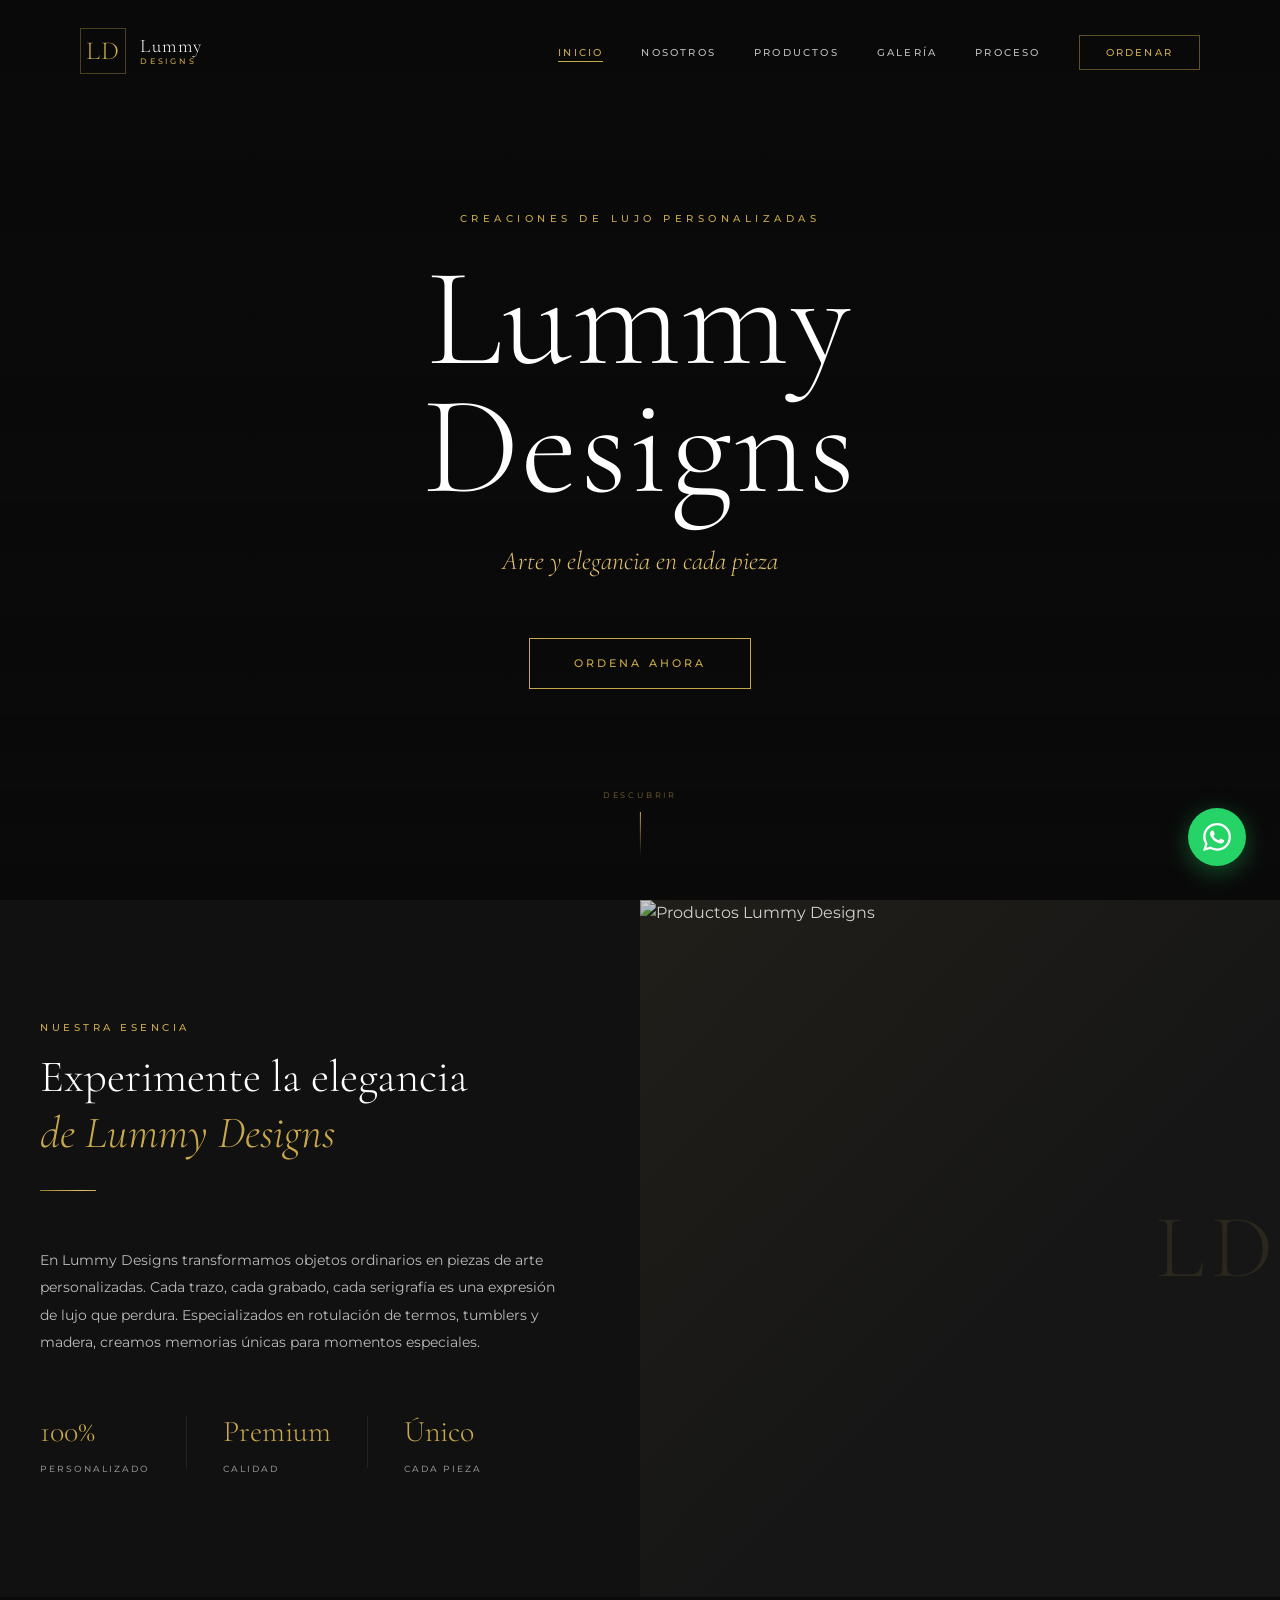
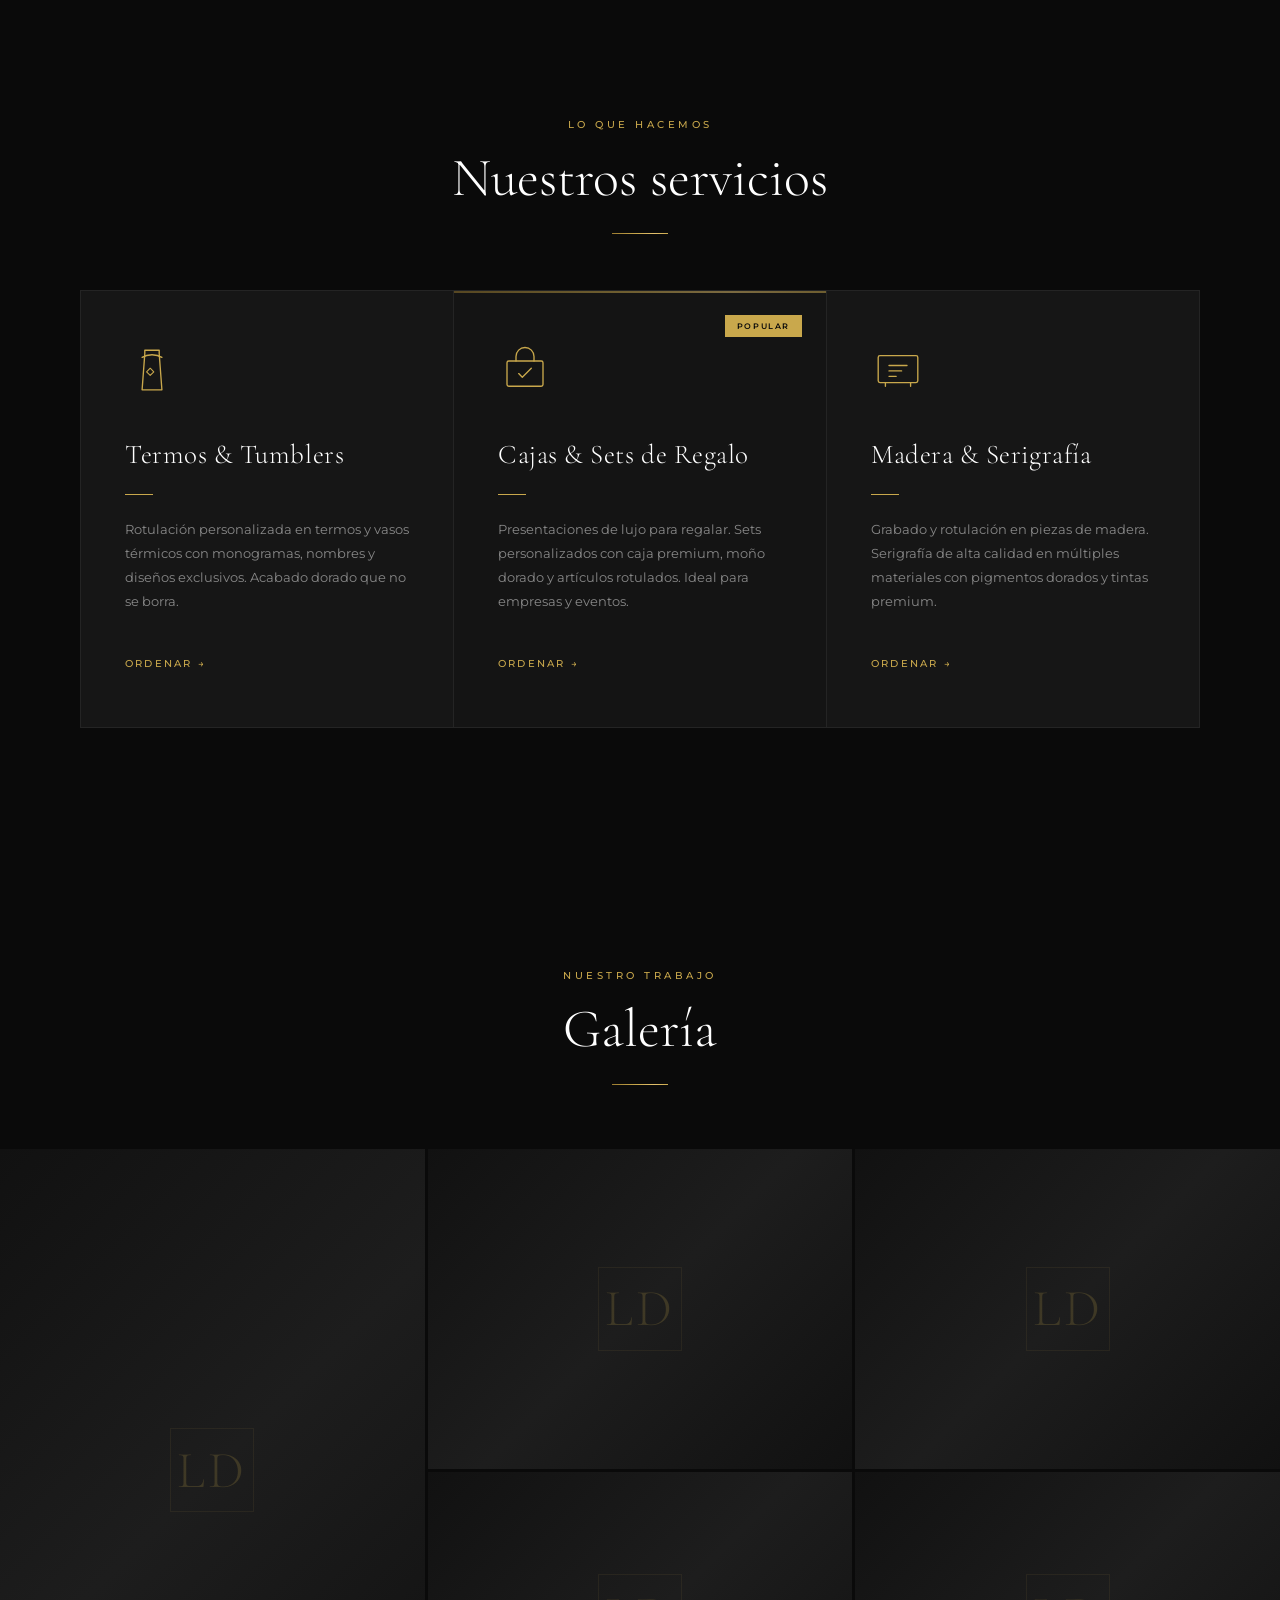
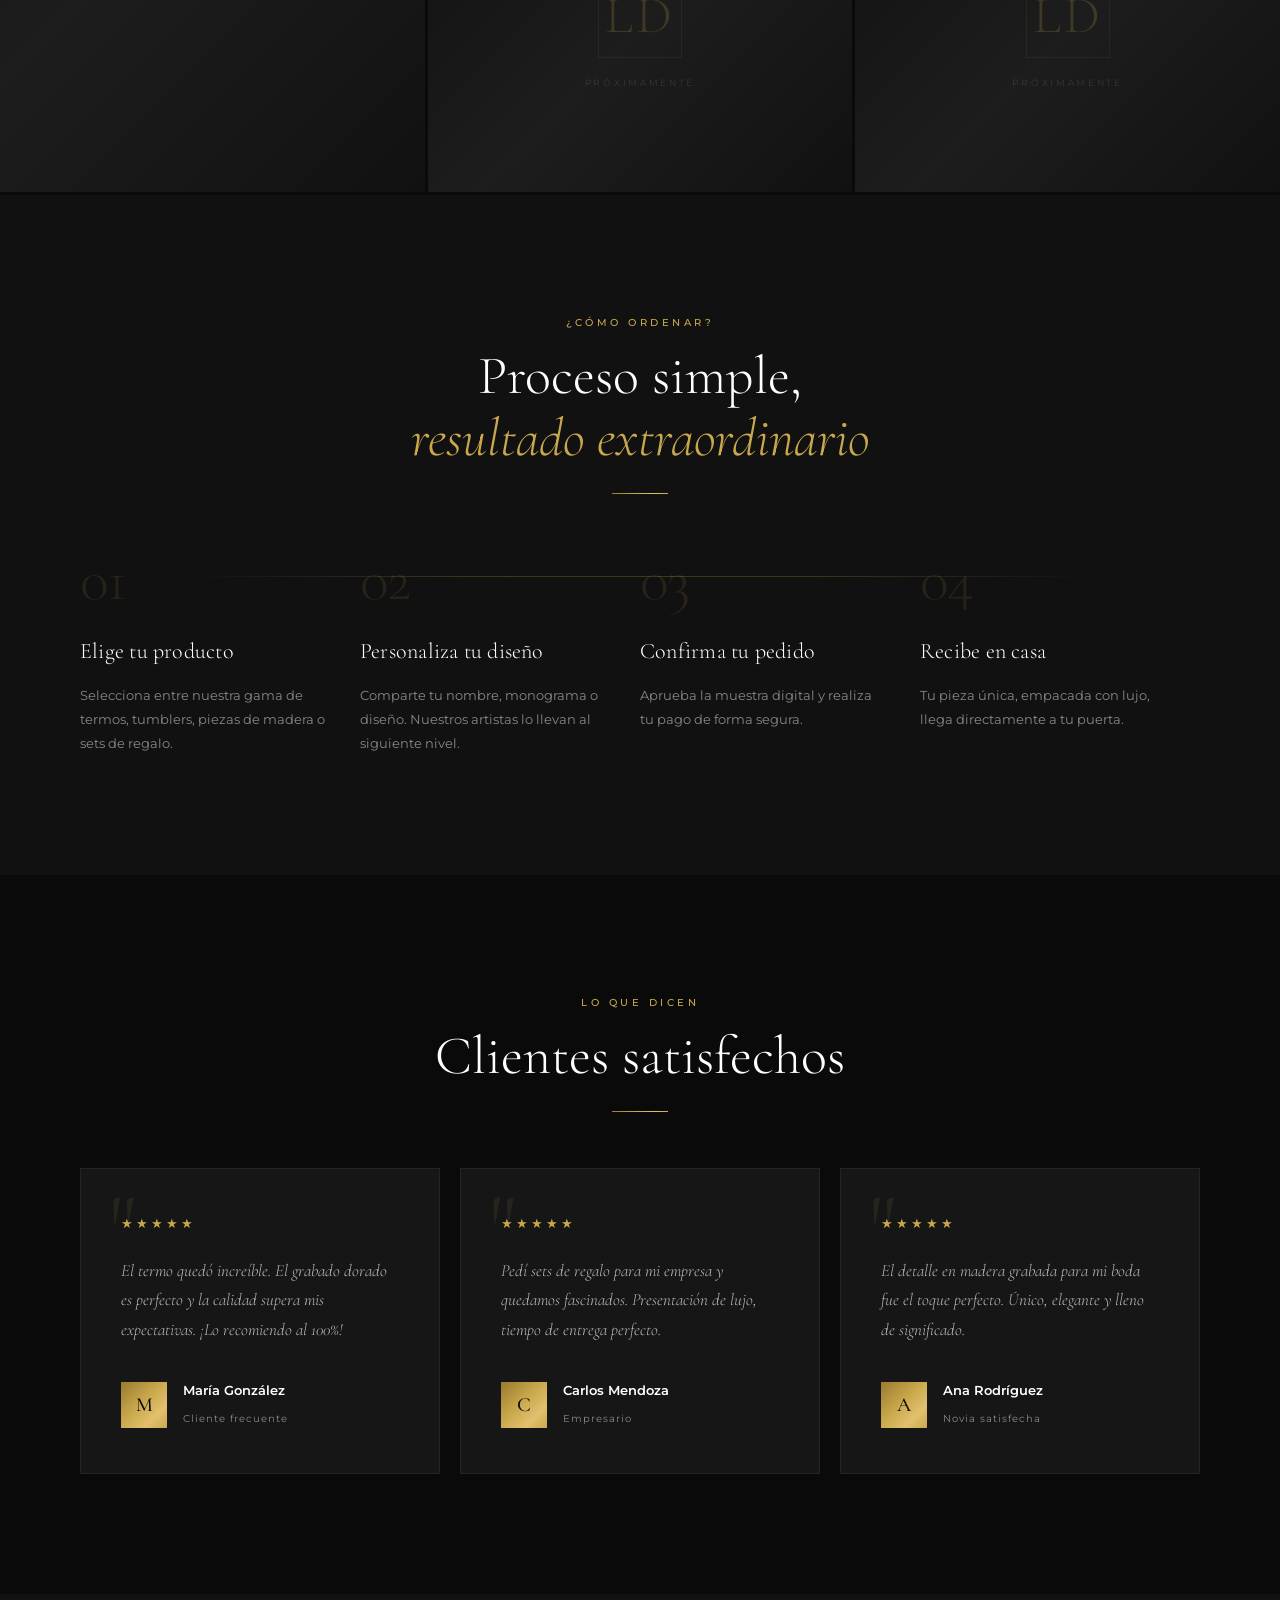
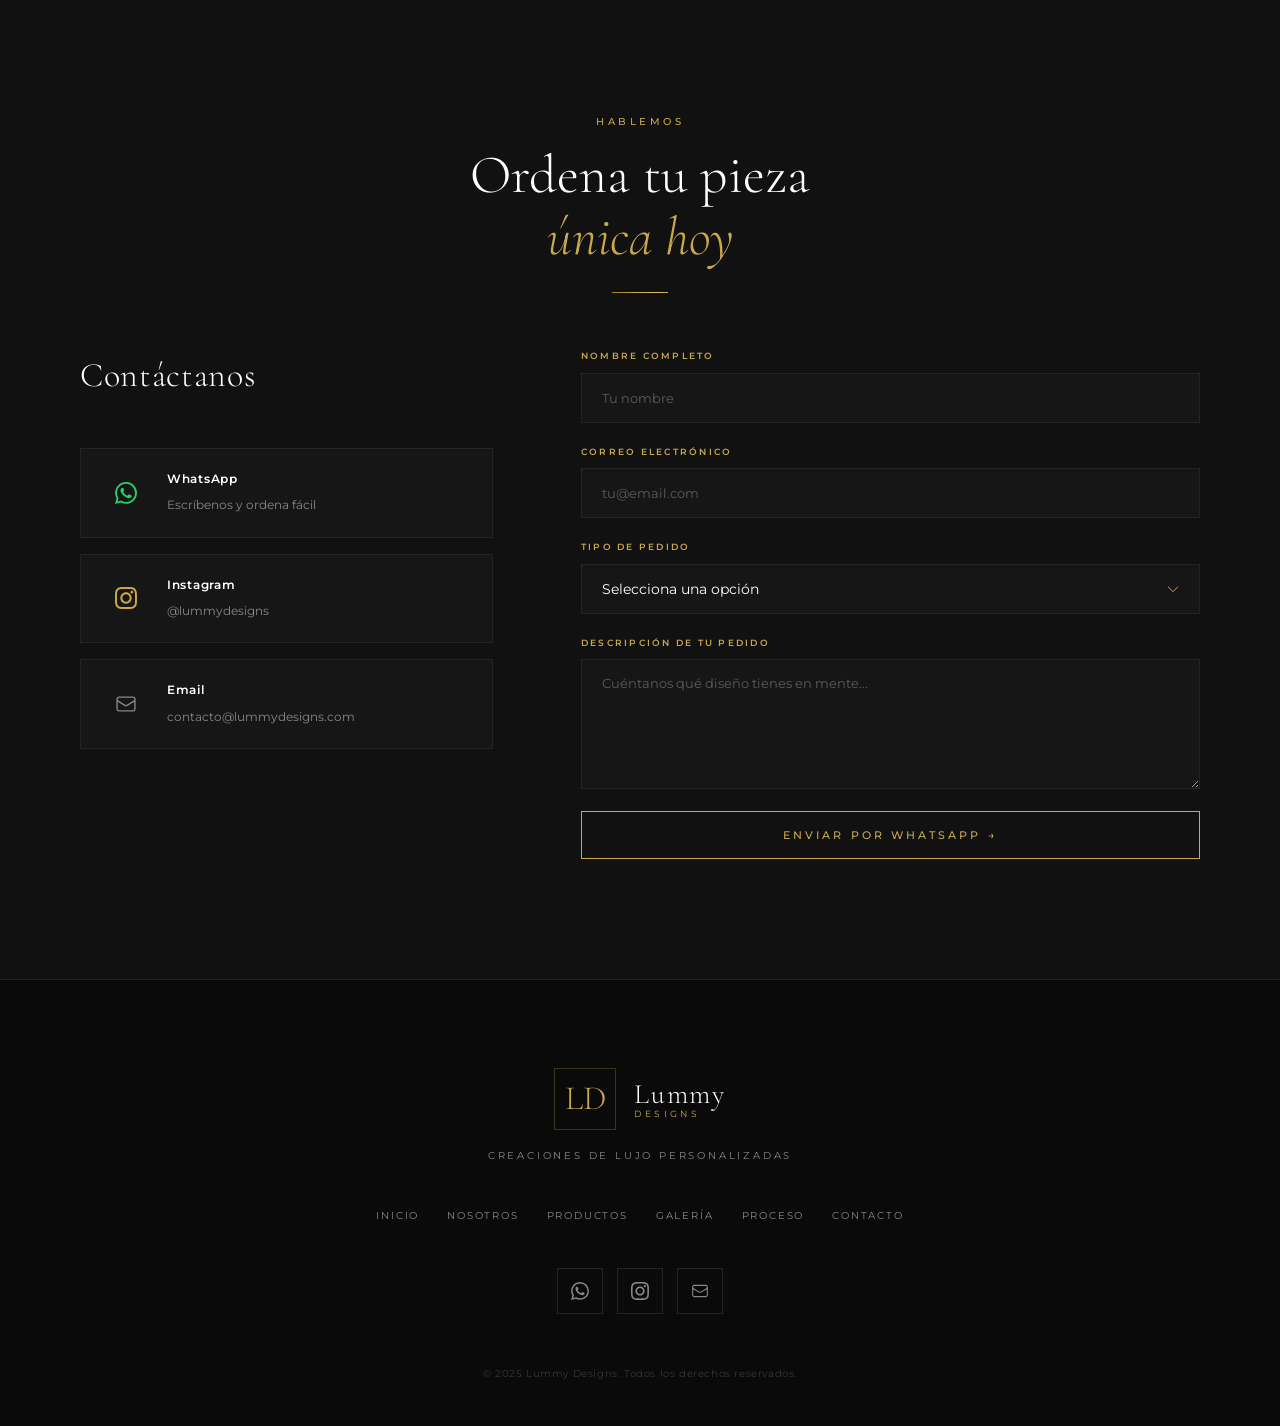
==== index.html @ 387761ac "Add Lummy Designs luxury website Complete static website for Lummy Designs rotulación and serigraphy" ====
<!DOCTYPE html>
<html lang="es">
<head>
  <meta charset="UTF-8">
  <meta name="viewport" content="width=device-width, initial-scale=1.0">
  <meta name="description" content="Lummy Designs - Creaciones de lujo personalizadas. Rotulación y serigrafía en termos, tumblers y madera.">
  <title>Lummy Designs | Creaciones de Lujo Personalizadas</title>
  <link rel="preconnect" href="https://fonts.googleapis.com">
  <link rel="preconnect" href="https://fonts.gstatic.com" crossorigin>
  <link href="https://fonts.googleapis.com/css2?family=Cormorant+Garamond:ital,wght@0,300;0,400;0,500;0,600;1,300;1,400&family=Montserrat:wght@300;400;500;600&display=swap" rel="stylesheet">
  <link rel="stylesheet" href="css/styles.css">
</head>
<body>

  <!-- Navigation -->
  <nav class="nav" id="navbar">
    <div class="nav__container">
      <a href="#inicio" class="nav__logo">
        <span class="nav__logo-monogram">LD</span>
        <div class="nav__logo-text">
          <span class="nav__logo-brand">Lummy</span>
          <span class="nav__logo-sub">Designs</span>
        </div>
      </a>
      <ul class="nav__links" id="navLinks">
        <li><a href="#inicio" class="nav__link">Inicio</a></li>
        <li><a href="#nosotros" class="nav__link">Nosotros</a></li>
        <li><a href="#productos" class="nav__link">Productos</a></li>
        <li><a href="#galeria" class="nav__link">Galería</a></li>
        <li><a href="#proceso" class="nav__link">Proceso</a></li>
        <li><a href="#contacto" class="nav__link nav__link--cta">Ordenar</a></li>
      </ul>
      <button class="nav__hamburger" id="hamburger" aria-label="Abrir menú">
        <span></span>
        <span></span>
        <span></span>
      </button>
    </div>
  </nav>

  <!-- Hero Section -->
  <section class="hero" id="inicio">
    <div class="hero__bg"></div>
    <div class="hero__overlay"></div>
    <div class="hero__content">
      <p class="hero__pre-title reveal">Creaciones de lujo personalizadas</p>
      <h1 class="hero__title reveal">Lummy<br>Designs</h1>
      <p class="hero__subtitle reveal">Arte y elegancia en cada pieza</p>
      <a href="https://wa.me/1234567890?text=Hola%2C%20me%20gustar%C3%ADa%20ordenar%20con%20Lummy%20Designs"
         class="btn btn--gold reveal" target="_blank" rel="noopener">
        Ordena ahora
      </a>
    </div>
    <div class="hero__scroll">
      <span class="hero__scroll-text">Descubrir</span>
      <div class="hero__scroll-line"></div>
    </div>
  </section>

  <!-- About Section -->
  <section class="about" id="nosotros">
    <div class="about__content-wrap">
      <div class="container">
        <div class="reveal">
          <div class="section-label">Nuestra esencia</div>
          <h2 class="about__title">Experimente la elegancia<br><em>de Lummy Designs</em></h2>
          <div class="gold-line"></div>
          <p class="about__text">
            En Lummy Designs transformamos objetos ordinarios en piezas de arte personalizadas.
            Cada trazo, cada grabado, cada serigrafía es una expresión de lujo que perdura.
            Especializados en rotulación de termos, tumblers y madera, creamos memorias
            únicas para momentos especiales.
          </p>
        </div>
        <div class="about__stats reveal">
          <div class="about__stat">
            <span class="about__stat-num">100%</span>
            <span class="about__stat-label">Personalizado</span>
          </div>
          <div class="about__stat-divider"></div>
          <div class="about__stat">
            <span class="about__stat-num">Premium</span>
            <span class="about__stat-label">Calidad</span>
          </div>
          <div class="about__stat-divider"></div>
          <div class="about__stat">
            <span class="about__stat-num">Único</span>
            <span class="about__stat-label">Cada pieza</span>
          </div>
        </div>
      </div>
    </div>
    <div class="about__image-col reveal">
      <div class="about__image-frame">
        <img src="images/products-banner.jpg" alt="Productos Lummy Designs" class="about__image"
             onerror="this.parentElement.classList.add('about__image-frame--placeholder')">
        <div class="about__image-shine"></div>
      </div>
    </div>
  </section>

  <!-- Products Section -->
  <section class="products" id="productos">
    <div class="container">
      <div class="section-header reveal">
        <div class="section-label">Lo que hacemos</div>
        <h2 class="section-title">Nuestros servicios</h2>
        <div class="gold-line gold-line--center"></div>
      </div>
      <div class="products__grid">

        <article class="product-card reveal">
          <div class="product-card__icon">
            <svg viewBox="0 0 60 60" fill="none" xmlns="http://www.w3.org/2000/svg">
              <path d="M22 8h16v4l3 40H19L22 12V8z" stroke="currentColor" stroke-width="1.5" stroke-linejoin="round"/>
              <path d="M19 16c3-2 8-3 11-3s8 1 11 3" stroke="currentColor" stroke-width="1.5" stroke-linecap="round"/>
              <path d="M28 28l4 4-4 4-4-4 4-4z" stroke="currentColor" stroke-width="1.2" stroke-linejoin="round"/>
            </svg>
          </div>
          <h3 class="product-card__title">Termos & Tumblers</h3>
          <div class="product-card__line"></div>
          <p class="product-card__desc">
            Rotulación personalizada en termos y vasos térmicos con monogramas,
            nombres y diseños exclusivos. Acabado dorado que no se borra.
          </p>
          <a href="#contacto" class="product-card__link">Ordenar →</a>
        </article>

        <article class="product-card product-card--featured reveal">
          <div class="product-card__badge">Popular</div>
          <div class="product-card__icon">
            <svg viewBox="0 0 60 60" fill="none" xmlns="http://www.w3.org/2000/svg">
              <rect x="10" y="20" width="40" height="28" rx="2" stroke="currentColor" stroke-width="1.5"/>
              <path d="M20 20V15a10 10 0 0120 0v5" stroke="currentColor" stroke-width="1.5" stroke-linecap="round"/>
              <path d="M23 34l4 4 10-10" stroke="currentColor" stroke-width="1.5" stroke-linecap="round" stroke-linejoin="round"/>
            </svg>
          </div>
          <h3 class="product-card__title">Cajas & Sets de Regalo</h3>
          <div class="product-card__line"></div>
          <p class="product-card__desc">
            Presentaciones de lujo para regalar. Sets personalizados con caja
            premium, moño dorado y artículos rotulados. Ideal para empresas y eventos.
          </p>
          <a href="#contacto" class="product-card__link">Ordenar →</a>
        </article>

        <article class="product-card reveal">
          <div class="product-card__icon">
            <svg viewBox="0 0 60 60" fill="none" xmlns="http://www.w3.org/2000/svg">
              <rect x="8" y="14" width="44" height="30" rx="2" stroke="currentColor" stroke-width="1.5"/>
              <path d="M16 44v4M44 44v4" stroke="currentColor" stroke-width="1.5" stroke-linecap="round"/>
              <path d="M20 25h20M20 31h14M20 37h8" stroke="currentColor" stroke-width="1.5" stroke-linecap="round"/>
            </svg>
          </div>
          <h3 class="product-card__title">Madera & Serigrafía</h3>
          <div class="product-card__line"></div>
          <p class="product-card__desc">
            Grabado y rotulación en piezas de madera. Serigrafía de alta calidad
            en múltiples materiales con pigmentos dorados y tintas premium.
          </p>
          <a href="#contacto" class="product-card__link">Ordenar →</a>
        </article>

      </div>
    </div>
  </section>

  <!-- Gallery Section -->
  <section class="gallery" id="galeria">
    <div class="container">
      <div class="section-header reveal">
        <div class="section-label">Nuestro trabajo</div>
        <h2 class="section-title">Galería</h2>
        <div class="gold-line gold-line--center"></div>
      </div>
    </div>
    <div class="gallery__grid">

      <div class="gallery__item gallery__item--large reveal">
        <img src="images/hero-bg.jpg" alt="Termo rotulado Lummy Designs"
             onerror="this.style.display='none'; this.parentElement.classList.add('gallery__item--placeholder')">
        <div class="gallery__placeholder-inner"><span class="gallery__pl-mono">LD</span></div>
        <div class="gallery__item-overlay"><span>Termos Premium</span></div>
      </div>

      <div class="gallery__item reveal">
        <img src="images/product-mug.jpg" alt="Taza personalizada"
             onerror="this.style.display='none'; this.parentElement.classList.add('gallery__item--placeholder')">
        <div class="gallery__placeholder-inner"><span class="gallery__pl-mono">LD</span></div>
        <div class="gallery__item-overlay"><span>Tazas Personalizadas</span></div>
      </div>

      <div class="gallery__item reveal">
        <img src="images/products-banner.jpg" alt="Set de lujo Lummy Designs"
             onerror="this.style.display='none'; this.parentElement.classList.add('gallery__item--placeholder')">
        <div class="gallery__placeholder-inner"><span class="gallery__pl-mono">LD</span></div>
        <div class="gallery__item-overlay"><span>Sets de Lujo</span></div>
      </div>

      <div class="gallery__item gallery__item--placeholder reveal">
        <div class="gallery__placeholder-inner">
          <span class="gallery__pl-mono">LD</span>
          <span class="gallery__pl-label">Próximamente</span>
        </div>
        <div class="gallery__item-overlay"><span>Madera Grabada</span></div>
      </div>

      <div class="gallery__item gallery__item--placeholder reveal">
        <div class="gallery__placeholder-inner">
          <span class="gallery__pl-mono">LD</span>
          <span class="gallery__pl-label">Próximamente</span>
        </div>
        <div class="gallery__item-overlay"><span>Serigrafía</span></div>
      </div>

      <div class="gallery__item gallery__item--brand reveal">
        <img src="images/logo.png" alt="Lummy Designs Logo" class="gallery__logo-img"
             onerror="this.style.display='none'">
        <div class="gallery__brand-overlay">
          <span class="gallery__brand-name">Lummy Designs</span>
          <small>Creaciones de lujo personalizadas</small>
        </div>
      </div>

    </div>
  </section>

  <!-- Process Section -->
  <section class="process" id="proceso">
    <div class="container">
      <div class="section-header reveal">
        <div class="section-label">¿Cómo ordenar?</div>
        <h2 class="section-title">Proceso simple,<br><em>resultado extraordinario</em></h2>
        <div class="gold-line gold-line--center"></div>
      </div>
      <div class="process__steps">

        <div class="process__step reveal">
          <div class="process__connector"></div>
          <div class="process__step-num">01</div>
          <div class="process__step-content">
            <h3>Elige tu producto</h3>
            <p>Selecciona entre nuestra gama de termos, tumblers, piezas de madera o sets de regalo.</p>
          </div>
        </div>

        <div class="process__step reveal">
          <div class="process__connector"></div>
          <div class="process__step-num">02</div>
          <div class="process__step-content">
            <h3>Personaliza tu diseño</h3>
            <p>Comparte tu nombre, monograma o diseño. Nuestros artistas lo llevan al siguiente nivel.</p>
          </div>
        </div>

        <div class="process__step reveal">
          <div class="process__connector"></div>
          <div class="process__step-num">03</div>
          <div class="process__step-content">
            <h3>Confirma tu pedido</h3>
            <p>Aprueba la muestra digital y realiza tu pago de forma segura.</p>
          </div>
        </div>

        <div class="process__step reveal">
          <div class="process__step-num">04</div>
          <div class="process__step-content">
            <h3>Recibe en casa</h3>
            <p>Tu pieza única, empacada con lujo, llega directamente a tu puerta.</p>
          </div>
        </div>

      </div>
    </div>
  </section>

  <!-- Testimonials Section -->
  <section class="testimonials">
    <div class="container">
      <div class="section-header reveal">
        <div class="section-label">Lo que dicen</div>
        <h2 class="section-title">Clientes satisfechos</h2>
        <div class="gold-line gold-line--center"></div>
      </div>
      <div class="testimonials__grid">

        <div class="testimonial-card reveal">
          <div class="testimonial-card__quote-mark">"</div>
          <div class="testimonial-card__stars">★★★★★</div>
          <blockquote class="testimonial-card__quote">
            El termo quedó increíble. El grabado dorado es perfecto y la calidad supera mis expectativas. ¡Lo recomiendo al 100%!
          </blockquote>
          <div class="testimonial-card__author">
            <div class="testimonial-card__avatar">M</div>
            <div>
              <strong>María González</strong>
              <span>Cliente frecuente</span>
            </div>
          </div>
        </div>

        <div class="testimonial-card reveal">
          <div class="testimonial-card__quote-mark">"</div>
          <div class="testimonial-card__stars">★★★★★</div>
          <blockquote class="testimonial-card__quote">
            Pedí sets de regalo para mi empresa y quedamos fascinados. Presentación de lujo, tiempo de entrega perfecto.
          </blockquote>
          <div class="testimonial-card__author">
            <div class="testimonial-card__avatar">C</div>
            <div>
              <strong>Carlos Mendoza</strong>
              <span>Empresario</span>
            </div>
          </div>
        </div>

        <div class="testimonial-card reveal">
          <div class="testimonial-card__quote-mark">"</div>
          <div class="testimonial-card__stars">★★★★★</div>
          <blockquote class="testimonial-card__quote">
            El detalle en madera grabada para mi boda fue el toque perfecto. Único, elegante y lleno de significado.
          </blockquote>
          <div class="testimonial-card__author">
            <div class="testimonial-card__avatar">A</div>
            <div>
              <strong>Ana Rodríguez</strong>
              <span>Novia satisfecha</span>
            </div>
          </div>
        </div>

      </div>
    </div>
  </section>

  <!-- Contact Section -->
  <section class="contact" id="contacto">
    <div class="container">
      <div class="section-header reveal">
        <div class="section-label">Hablemos</div>
        <h2 class="section-title">Ordena tu pieza<br><em>única hoy</em></h2>
        <div class="gold-line gold-line--center"></div>
      </div>
      <div class="contact__grid">

        <div class="contact__info reveal">
          <h3 class="contact__info-title">Contáctanos</h3>
          <div class="contact__channels">

            <a href="https://wa.me/1234567890?text=Hola%2C%20me%20gustar%C3%ADa%20ordenar%20con%20Lummy%20Designs"
               class="contact__channel" target="_blank" rel="noopener">
              <div class="contact__channel-icon contact__channel-icon--wa">
                <svg viewBox="0 0 24 24" fill="currentColor"><path d="M17.472 14.382c-.297-.149-1.758-.867-2.03-.967-.273-.099-.471-.148-.67.15-.197.297-.767.966-.94 1.164-.173.199-.347.223-.644.075-.297-.15-1.255-.463-2.39-1.475-.883-.788-1.48-1.761-1.653-2.059-.173-.297-.018-.458.13-.606.134-.133.298-.347.446-.52.149-.174.198-.298.298-.497.099-.198.05-.371-.025-.52-.075-.149-.669-1.612-.916-2.207-.242-.579-.487-.5-.669-.51-.173-.008-.371-.01-.57-.01-.198 0-.52.074-.792.372-.272.297-1.04 1.016-1.04 2.479 0 1.462 1.065 2.875 1.213 3.074.149.198 2.096 3.2 5.077 4.487.709.306 1.262.489 1.694.625.712.227 1.36.195 1.871.118.571-.085 1.758-.719 2.006-1.413.248-.694.248-1.289.173-1.413-.074-.124-.272-.198-.57-.347m-5.421 7.403h-.004a9.87 9.87 0 01-5.031-1.378l-.361-.214-3.741.982.998-3.648-.235-.374a9.86 9.86 0 01-1.51-5.26c.001-5.45 4.436-9.884 9.888-9.884 2.64 0 5.122 1.03 6.988 2.898a9.825 9.825 0 012.893 6.994c-.003 5.45-4.437 9.884-9.885 9.884m8.413-18.297A11.815 11.815 0 0012.05 0C5.495 0 .16 5.335.157 11.892c0 2.096.547 4.142 1.588 5.945L.057 24l6.305-1.654a11.882 11.882 0 005.683 1.448h.005c6.554 0 11.89-5.335 11.893-11.893a11.821 11.821 0 00-3.48-8.413z"/></svg>
              </div>
              <div>
                <strong>WhatsApp</strong>
                <span>Escríbenos y ordena fácil</span>
              </div>
            </a>

            <a href="https://instagram.com/lummydesigns" class="contact__channel" target="_blank" rel="noopener">
              <div class="contact__channel-icon contact__channel-icon--ig">
                <svg viewBox="0 0 24 24" fill="currentColor"><path d="M12 2.163c3.204 0 3.584.012 4.85.07 3.252.148 4.771 1.691 4.919 4.919.058 1.265.069 1.645.069 4.849 0 3.205-.012 3.584-.069 4.849-.149 3.225-1.664 4.771-4.919 4.919-1.266.058-1.644.07-4.85.07-3.204 0-3.584-.012-4.849-.07-3.26-.149-4.771-1.699-4.919-4.92-.058-1.265-.07-1.644-.07-4.849 0-3.204.013-3.583.07-4.849.149-3.227 1.664-4.771 4.919-4.919 1.266-.057 1.645-.069 4.849-.069zm0-2.163c-3.259 0-3.667.014-4.947.072-4.358.2-6.78 2.618-6.98 6.98-.059 1.281-.073 1.689-.073 4.948 0 3.259.014 3.668.072 4.948.2 4.358 2.618 6.78 6.98 6.98 1.281.058 1.689.072 4.948.072 3.259 0 3.668-.014 4.948-.072 4.354-.2 6.782-2.618 6.979-6.98.059-1.28.073-1.689.073-4.948 0-3.259-.014-3.667-.072-4.947-.196-4.354-2.617-6.78-6.979-6.98-1.281-.059-1.69-.073-4.949-.073zm0 5.838c-3.403 0-6.162 2.759-6.162 6.162s2.759 6.163 6.162 6.163 6.162-2.759 6.162-6.163c0-3.403-2.759-6.162-6.162-6.162zm0 10.162c-2.209 0-4-1.79-4-4 0-2.209 1.791-4 4-4s4 1.791 4 4c0 2.21-1.791 4-4 4zm6.406-11.845c-.796 0-1.441.645-1.441 1.44s.645 1.44 1.441 1.44c.795 0 1.439-.645 1.439-1.44s-.644-1.44-1.439-1.44z"/></svg>
              </div>
              <div>
                <strong>Instagram</strong>
                <span>@lummydesigns</span>
              </div>
            </a>

            <a href="mailto:contacto@lummydesigns.com" class="contact__channel">
              <div class="contact__channel-icon contact__channel-icon--em">
                <svg viewBox="0 0 24 24" fill="none" stroke="currentColor" stroke-width="1.5"><path stroke-linecap="round" stroke-linejoin="round" d="M21.75 6.75v10.5a2.25 2.25 0 01-2.25 2.25h-15a2.25 2.25 0 01-2.25-2.25V6.75m19.5 0A2.25 2.25 0 0019.5 4.5h-15a2.25 2.25 0 00-2.25 2.25m19.5 0v.243a2.25 2.25 0 01-1.07 1.916l-7.5 4.615a2.25 2.25 0 01-2.36 0L3.32 8.91a2.25 2.25 0 01-1.07-1.916V6.75"/></svg>
              </div>
              <div>
                <strong>Email</strong>
                <span>contacto@lummydesigns.com</span>
              </div>
            </a>

          </div>
        </div>

        <form class="contact__form reveal" id="contactForm" novalidate>
          <div class="form-group">
            <label for="name">Nombre completo</label>
            <input type="text" id="name" name="name" placeholder="Tu nombre" required>
          </div>
          <div class="form-group">
            <label for="email">Correo electrónico</label>
            <input type="email" id="email" name="email" placeholder="tu@email.com" required>
          </div>
          <div class="form-group">
            <label for="type">Tipo de pedido</label>
            <select id="type" name="type" required>
              <option value="" disabled selected>Selecciona una opción</option>
              <option value="Termo / Tumbler">Termo / Tumbler</option>
              <option value="Set de regalo">Set de regalo</option>
              <option value="Madera grabada">Madera grabada</option>
              <option value="Serigrafía">Serigrafía</option>
              <option value="Otro">Otro</option>
            </select>
          </div>
          <div class="form-group">
            <label for="message">Descripción de tu pedido</label>
            <textarea id="message" name="message" rows="4" placeholder="Cuéntanos qué diseño tienes en mente..." required></textarea>
          </div>
          <button type="submit" class="btn btn--gold btn--full">Enviar por WhatsApp →</button>
        </form>

      </div>
    </div>
  </section>

  <!-- Footer -->
  <footer class="footer">
    <div class="container">
      <div class="footer__logo">
        <span class="footer__logo-monogram">LD</span>
        <div class="footer__logo-text">
          <span>Lummy</span>
          <span>Designs</span>
        </div>
      </div>
      <p class="footer__tagline">Creaciones de lujo personalizadas</p>
      <nav class="footer__nav">
        <a href="#inicio">Inicio</a>
        <a href="#nosotros">Nosotros</a>
        <a href="#productos">Productos</a>
        <a href="#galeria">Galería</a>
        <a href="#proceso">Proceso</a>
        <a href="#contacto">Contacto</a>
      </nav>
      <div class="footer__social">
        <a href="https://wa.me/1234567890" target="_blank" rel="noopener" aria-label="WhatsApp">
          <svg viewBox="0 0 24 24" fill="currentColor"><path d="M17.472 14.382c-.297-.149-1.758-.867-2.03-.967-.273-.099-.471-.148-.67.15-.197.297-.767.966-.94 1.164-.173.199-.347.223-.644.075-.297-.15-1.255-.463-2.39-1.475-.883-.788-1.48-1.761-1.653-2.059-.173-.297-.018-.458.13-.606.134-.133.298-.347.446-.52.149-.174.198-.298.298-.497.099-.198.05-.371-.025-.52-.075-.149-.669-1.612-.916-2.207-.242-.579-.487-.5-.669-.51-.173-.008-.371-.01-.57-.01-.198 0-.52.074-.792.372-.272.297-1.04 1.016-1.04 2.479 0 1.462 1.065 2.875 1.213 3.074.149.198 2.096 3.2 5.077 4.487.709.306 1.262.489 1.694.625.712.227 1.36.195 1.871.118.571-.085 1.758-.719 2.006-1.413.248-.694.248-1.289.173-1.413-.074-.124-.272-.198-.57-.347m-5.421 7.403h-.004a9.87 9.87 0 01-5.031-1.378l-.361-.214-3.741.982.998-3.648-.235-.374a9.86 9.86 0 01-1.51-5.26c.001-5.45 4.436-9.884 9.888-9.884 2.64 0 5.122 1.03 6.988 2.898a9.825 9.825 0 012.893 6.994c-.003 5.45-4.437 9.884-9.885 9.884m8.413-18.297A11.815 11.815 0 0012.05 0C5.495 0 .16 5.335.157 11.892c0 2.096.547 4.142 1.588 5.945L.057 24l6.305-1.654a11.882 11.882 0 005.683 1.448h.005c6.554 0 11.89-5.335 11.893-11.893a11.821 11.821 0 00-3.48-8.413z"/></svg>
        </a>
        <a href="https://instagram.com/lummydesigns" target="_blank" rel="noopener" aria-label="Instagram">
          <svg viewBox="0 0 24 24" fill="currentColor"><path d="M12 2.163c3.204 0 3.584.012 4.85.07 3.252.148 4.771 1.691 4.919 4.919.058 1.265.069 1.645.069 4.849 0 3.205-.012 3.584-.069 4.849-.149 3.225-1.664 4.771-4.919 4.919-1.266.058-1.644.07-4.85.07-3.204 0-3.584-.012-4.849-.07-3.26-.149-4.771-1.699-4.919-4.92-.058-1.265-.07-1.644-.07-4.849 0-3.204.013-3.583.07-4.849.149-3.227 1.664-4.771 4.919-4.919 1.266-.057 1.645-.069 4.849-.069zm0-2.163c-3.259 0-3.667.014-4.947.072-4.358.2-6.78 2.618-6.98 6.98-.059 1.281-.073 1.689-.073 4.948 0 3.259.014 3.668.072 4.948.2 4.358 2.618 6.78 6.98 6.98 1.281.058 1.689.072 4.948.072 3.259 0 3.668-.014 4.948-.072 4.354-.2 6.782-2.618 6.979-6.98.059-1.28.073-1.689.073-4.948 0-3.259-.014-3.667-.072-4.947-.196-4.354-2.617-6.78-6.979-6.98-1.281-.059-1.69-.073-4.949-.073zm0 5.838c-3.403 0-6.162 2.759-6.162 6.162s2.759 6.163 6.162 6.163 6.162-2.759 6.162-6.163c0-3.403-2.759-6.162-6.162-6.162zm0 10.162c-2.209 0-4-1.79-4-4 0-2.209 1.791-4 4-4s4 1.791 4 4c0 2.21-1.791 4-4 4zm6.406-11.845c-.796 0-1.441.645-1.441 1.44s.645 1.44 1.441 1.44c.795 0 1.439-.645 1.439-1.44s-.644-1.44-1.439-1.44z"/></svg>
        </a>
        <a href="mailto:contacto@lummydesigns.com" aria-label="Email">
          <svg viewBox="0 0 24 24" fill="none" stroke="currentColor" stroke-width="1.5"><path stroke-linecap="round" stroke-linejoin="round" d="M21.75 6.75v10.5a2.25 2.25 0 01-2.25 2.25h-15a2.25 2.25 0 01-2.25-2.25V6.75m19.5 0A2.25 2.25 0 0019.5 4.5h-15a2.25 2.25 0 00-2.25 2.25m19.5 0v.243a2.25 2.25 0 01-1.07 1.916l-7.5 4.615a2.25 2.25 0 01-2.36 0L3.32 8.91a2.25 2.25 0 01-1.07-1.916V6.75"/></svg>
        </a>
      </div>
      <div class="footer__bottom">
        <p>© 2025 Lummy Designs. Todos los derechos reservados.</p>
      </div>
    </div>
  </footer>

  <!-- Floating WhatsApp Button -->
  <a href="https://wa.me/1234567890?text=Hola%2C%20me%20gustar%C3%ADa%20ordenar%20con%20Lummy%20Designs"
     class="whatsapp-float" target="_blank" rel="noopener" aria-label="Chatear por WhatsApp">
    <svg viewBox="0 0 24 24" fill="currentColor"><path d="M17.472 14.382c-.297-.149-1.758-.867-2.03-.967-.273-.099-.471-.148-.67.15-.197.297-.767.966-.94 1.164-.173.199-.347.223-.644.075-.297-.15-1.255-.463-2.39-1.475-.883-.788-1.48-1.761-1.653-2.059-.173-.297-.018-.458.13-.606.134-.133.298-.347.446-.52.149-.174.198-.298.298-.497.099-.198.05-.371-.025-.52-.075-.149-.669-1.612-.916-2.207-.242-.579-.487-.5-.669-.51-.173-.008-.371-.01-.57-.01-.198 0-.52.074-.792.372-.272.297-1.04 1.016-1.04 2.479 0 1.462 1.065 2.875 1.213 3.074.149.198 2.096 3.2 5.077 4.487.709.306 1.262.489 1.694.625.712.227 1.36.195 1.871.118.571-.085 1.758-.719 2.006-1.413.248-.694.248-1.289.173-1.413-.074-.124-.272-.198-.57-.347m-5.421 7.403h-.004a9.87 9.87 0 01-5.031-1.378l-.361-.214-3.741.982.998-3.648-.235-.374a9.86 9.86 0 01-1.51-5.26c.001-5.45 4.436-9.884 9.888-9.884 2.64 0 5.122 1.03 6.988 2.898a9.825 9.825 0 012.893 6.994c-.003 5.45-4.437 9.884-9.885 9.884m8.413-18.297A11.815 11.815 0 0012.05 0C5.495 0 .16 5.335.157 11.892c0 2.096.547 4.142 1.588 5.945L.057 24l6.305-1.654a11.882 11.882 0 005.683 1.448h.005c6.554 0 11.89-5.335 11.893-11.893a11.821 11.821 0 00-3.48-8.413z"/></svg>
  </a>

  <script src="js/main.js"></script>
</body>
</html>
---- css/styles.css ----
/* ============================================================
   LUMMY DESIGNS — Luxury Brand Website
   Design System: Black & Gold | Cormorant Garamond + Montserrat
   ============================================================ */

:root {
  --black:        #0a0a0a;
  --black-soft:   #111111;
  --black-card:   #161616;
  --black-border: #242424;
  --gold:         #C9A84C;
  --gold-light:   #E2C06E;
  --gold-dark:    #9A7B30;
  --white:        #FFFFFF;
  --gray:         #888888;
  --gray-light:   #BBBBBB;

  --serif: 'Cormorant Garamond', Georgia, serif;
  --sans:  'Montserrat', sans-serif;

  --ease: cubic-bezier(0.4, 0, 0.2, 1);
  --t:    all 0.4s var(--ease);
  --t-fast: all 0.2s ease;

  --gold-gradient: linear-gradient(135deg, var(--gold-dark) 0%, var(--gold) 45%, var(--gold-light) 75%, var(--gold) 100%);
  --shadow-gold:  0 0 60px rgba(201, 168, 76, 0.12);
}

/* ─── Reset ─────────────────────────────────────────────── */
*, *::before, *::after { box-sizing: border-box; margin: 0; padding: 0; }
html { scroll-behavior: smooth; font-size: 16px; }
body {
  background: var(--black);
  color: var(--white);
  font-family: var(--sans);
  line-height: 1.6;
  overflow-x: hidden;
  -webkit-font-smoothing: antialiased;
}
img { max-width: 100%; display: block; }
a { text-decoration: none; color: inherit; }
ul { list-style: none; }
button { cursor: pointer; border: none; background: none; font-family: inherit; }

/* ─── Utilities ──────────────────────────────────────────── */
.container { max-width: 1200px; margin: 0 auto; padding: 0 40px; }

.section-label {
  font-family: var(--sans);
  font-size: 10px;
  font-weight: 500;
  letter-spacing: 0.35em;
  text-transform: uppercase;
  color: var(--gold);
  margin-bottom: 14px;
}

.section-title {
  font-family: var(--serif);
  font-size: clamp(36px, 5vw, 54px);
  font-weight: 300;
  line-height: 1.15;
  color: var(--white);
  margin-bottom: 24px;
}
.section-title em { font-style: italic; color: var(--gold); }

.gold-line {
  width: 56px;
  height: 1px;
  background: var(--gold-gradient);
  margin-bottom: 56px;
}
.gold-line--center { margin-left: auto; margin-right: auto; }

.section-header { text-align: center; }

/* ─── Buttons ────────────────────────────────────────────── */
.btn {
  display: inline-flex;
  align-items: center;
  justify-content: center;
  gap: 8px;
  padding: 16px 44px;
  font-family: var(--sans);
  font-size: 11px;
  font-weight: 500;
  letter-spacing: 0.28em;
  text-transform: uppercase;
  border: 1px solid var(--gold);
  color: var(--gold);
  background: transparent;
  position: relative;
  overflow: hidden;
  cursor: pointer;
  transition: color 0.4s var(--ease);
}
.btn::before {
  content: '';
  position: absolute;
  inset: 0;
  background: var(--gold-gradient);
  transform: translateX(-105%);
  transition: transform 0.5s var(--ease);
  z-index: 0;
}
.btn:hover::before { transform: translateX(0); }
.btn:hover { color: var(--black); }
.btn > * { position: relative; z-index: 1; }
.btn--full { display: flex; width: 100%; }

/* ─── Scroll Reveal ──────────────────────────────────────── */
.reveal {
  opacity: 0;
  transform: translateY(28px);
  transition: opacity 0.85s ease, transform 0.85s ease;
}
.reveal.visible {
  opacity: 1;
  transform: translateY(0);
}

/* ─── Navigation ─────────────────────────────────────────── */
.nav {
  position: fixed;
  top: 0; left: 0; right: 0;
  z-index: 1000;
  padding: 28px 0;
  transition: background 0.5s ease, padding 0.4s ease, border-color 0.4s ease;
  border-bottom: 1px solid transparent;
}
.nav.scrolled {
  background: rgba(10, 10, 10, 0.96);
  border-bottom-color: rgba(201, 168, 76, 0.18);
  padding: 18px 0;
  backdrop-filter: blur(12px);
  -webkit-backdrop-filter: blur(12px);
}

.nav__container {
  max-width: 1200px;
  margin: 0 auto;
  padding: 0 40px;
  display: flex;
  align-items: center;
  justify-content: space-between;
}

.nav__logo {
  display: flex;
  align-items: center;
  gap: 14px;
  flex-shrink: 0;
}
.nav__logo-monogram {
  font-family: var(--serif);
  font-size: 26px;
  font-weight: 300;
  color: var(--gold);
  width: 46px; height: 46px;
  border: 1px solid rgba(201,168,76,0.35);
  display: flex; align-items: center; justify-content: center;
  letter-spacing: 0.04em;
  flex-shrink: 0;
}
.nav__logo-text { display: flex; flex-direction: column; line-height: 1.1; }
.nav__logo-brand {
  font-family: var(--serif);
  font-size: 19px; font-weight: 300;
  color: var(--white); letter-spacing: 0.08em;
}
.nav__logo-sub {
  font-family: var(--sans);
  font-size: 8px; font-weight: 500;
  letter-spacing: 0.35em; text-transform: uppercase;
  color: var(--gold);
}

.nav__links {
  display: flex;
  align-items: center;
  gap: 38px;
}
.nav__link {
  font-size: 10px;
  font-weight: 500;
  letter-spacing: 0.22em;
  text-transform: uppercase;
  color: var(--gray-light);
  transition: color 0.3s ease;
  position: relative;
}
.nav__link::after {
  content: '';
  position: absolute;
  bottom: -3px; left: 0;
  width: 0; height: 1px;
  background: var(--gold);
  transition: width 0.35s ease;
}
.nav__link:hover,
.nav__link.active { color: var(--gold); }
.nav__link:hover::after,
.nav__link.active::after { width: 100%; }

.nav__link--cta {
  color: var(--gold);
  border: 1px solid rgba(201,168,76,0.45);
  padding: 10px 26px;
}
.nav__link--cta:hover { background: var(--gold); color: var(--black); }
.nav__link--cta::after { display: none; }

.nav__hamburger {
  display: none;
  flex-direction: column;
  gap: 6px;
  width: 30px;
  z-index: 1001;
  position: relative;
}
.nav__hamburger span {
  display: block;
  height: 1px;
  background: var(--gold);
  transition: var(--t);
  transform-origin: center;
}
.nav__hamburger.open span:nth-child(1) { transform: translateY(7px) rotate(45deg); }
.nav__hamburger.open span:nth-child(2) { opacity: 0; transform: scaleX(0); }
.nav__hamburger.open span:nth-child(3) { transform: translateY(-7px) rotate(-45deg); }

/* ─── Hero ───────────────────────────────────────────────── */
.hero {
  position: relative;
  min-height: 100vh;
  display: flex;
  align-items: center;
  justify-content: center;
  text-align: center;
  overflow: hidden;
}

.hero__bg {
  position: absolute;
  inset: 0;
  background-image: url('../images/hero-bg.jpg');
  background-size: cover;
  background-position: center 30%;
  will-change: transform;
}

/* Elegant fallback when image missing */
.hero__bg:not([style*="translateY"]) {
  background-color: var(--black-soft);
  background-image:
    url('../images/hero-bg.jpg'),
    radial-gradient(ellipse at 30% 60%, rgba(201,168,76,0.04) 0%, transparent 60%),
    radial-gradient(ellipse at 80% 20%, rgba(201,168,76,0.03) 0%, transparent 50%);
}

.hero__overlay {
  position: absolute;
  inset: 0;
  background: linear-gradient(
    180deg,
    rgba(10,10,10,0.55) 0%,
    rgba(10,10,10,0.35) 35%,
    rgba(10,10,10,0.65) 75%,
    rgba(10,10,10,0.95) 100%
  );
}

.hero__content {
  position: relative;
  z-index: 1;
  max-width: 860px;
  padding: 0 32px;
}

.hero__pre-title {
  font-family: var(--sans);
  font-size: 10px;
  font-weight: 500;
  letter-spacing: 0.45em;
  text-transform: uppercase;
  color: var(--gold);
  margin-bottom: 28px;
  transition-delay: 0.15s !important;
}

.hero__title {
  font-family: var(--serif);
  font-size: clamp(72px, 14vw, 140px);
  font-weight: 300;
  line-height: 0.92;
  letter-spacing: 0.015em;
  color: var(--white);
  margin-bottom: 28px;
  transition-delay: 0.35s !important;
}

.hero__subtitle {
  font-family: var(--serif);
  font-size: clamp(18px, 2.5vw, 26px);
  font-weight: 300;
  font-style: italic;
  color: var(--gold-light);
  margin-bottom: 56px;
  transition-delay: 0.55s !important;
}
.hero__content .btn { transition-delay: 0.75s !important; }

.hero__scroll {
  position: absolute;
  bottom: 44px; left: 50%;
  transform: translateX(-50%);
  display: flex; flex-direction: column;
  align-items: center; gap: 10px;
  z-index: 1;
}
.hero__scroll-text {
  font-family: var(--sans);
  font-size: 8px; letter-spacing: 0.35em;
  text-transform: uppercase;
  color: rgba(201,168,76,0.6);
}
.hero__scroll-line {
  width: 1px; height: 44px;
  background: linear-gradient(to bottom, var(--gold), transparent);
  animation: scrollPulse 2.2s ease infinite;
}
@keyframes scrollPulse {
  0%, 100% { opacity: 0.25; transform: scaleY(0.8) translateY(0); }
  50%       { opacity: 0.9;  transform: scaleY(1.1) translateY(4px); }
}

/* ─── About ──────────────────────────────────────────────── */
.about {
  display: grid;
  grid-template-columns: 1fr 1fr;
  min-height: 680px;
  overflow: hidden;
}
.about__content-wrap {
  display: flex;
  align-items: center;
  padding: 120px 0;
  background: var(--black-soft);
}
.about__content-wrap .container { padding-right: 72px; }

.about__title {
  font-family: var(--serif);
  font-size: clamp(30px, 3.5vw, 46px);
  font-weight: 300; line-height: 1.25;
  color: var(--white); margin-bottom: 28px;
}
.about__title em { font-style: italic; color: var(--gold); }

.about__text {
  font-size: 14px; line-height: 1.95;
  color: var(--gray-light); margin-bottom: 52px;
}

.about__stats {
  display: flex;
  align-items: center;
  gap: 36px;
}
.about__stat { display: flex; flex-direction: column; gap: 6px; }
.about__stat-num {
  font-family: var(--serif);
  font-size: 30px; font-weight: 300;
  color: var(--gold);
}
.about__stat-label {
  font-size: 9px; font-weight: 500;
  letter-spacing: 0.22em; text-transform: uppercase;
  color: var(--gray);
}
.about__stat-divider {
  width: 1px; height: 52px;
  background: var(--black-border);
  flex-shrink: 0;
}

.about__image-col {
  position: relative;
  overflow: hidden;
}
.about__image-frame {
  position: absolute;
  inset: 0;
  background: var(--black-card);
}
.about__image {
  width: 100%; height: 100%;
  object-fit: cover;
  filter: brightness(0.82) saturate(0.9);
  transition: transform 0.9s var(--ease), filter 0.5s ease;
}
.about__image-col:hover .about__image { transform: scale(1.04); filter: brightness(0.9); }
.about__image-shine {
  position: absolute;
  inset: 0;
  background: linear-gradient(135deg, rgba(201,168,76,0.06) 0%, transparent 60%);
  pointer-events: none;
}
.about__image-frame--placeholder {
  display: flex; align-items: center; justify-content: center;
}
.about__image-frame--placeholder::after {
  content: 'LD';
  font-family: var(--serif);
  font-size: 90px; font-weight: 300;
  color: rgba(201,168,76,0.12);
  letter-spacing: 0.08em;
}

/* ─── Products ───────────────────────────────────────────── */
.products {
  padding: 120px 0;
  background: var(--black);
}

.products__grid {
  display: grid;
  grid-template-columns: repeat(3, 1fr);
  border: 1px solid var(--black-border);
  gap: 1px;
  background: var(--black-border);
}

.product-card {
  background: var(--black-card);
  padding: 52px 44px;
  position: relative;
  overflow: hidden;
  transition: background 0.4s ease;
}
.product-card::after {
  content: '';
  position: absolute;
  top: 0; left: 0; right: 0;
  height: 2px;
  background: var(--gold-gradient);
  transform: scaleX(0);
  transform-origin: left;
  transition: transform 0.5s var(--ease);
}
.product-card:hover { background: #1b1b1b; }
.product-card:hover::after { transform: scaleX(1); }

.product-card--featured { background: #141414; }
.product-card--featured::after { transform: scaleX(1); opacity: 0.5; }

.product-card__badge {
  position: absolute;
  top: 24px; right: 24px;
  font-size: 8px; font-weight: 600;
  letter-spacing: 0.2em; text-transform: uppercase;
  color: var(--black); background: var(--gold);
  padding: 5px 12px;
}

.product-card__icon {
  width: 54px; height: 54px;
  color: var(--gold); margin-bottom: 36px;
}

.product-card__title {
  font-family: var(--serif);
  font-size: 27px; font-weight: 300;
  color: var(--white); margin-bottom: 18px;
  letter-spacing: 0.02em;
}

.product-card__line {
  width: 28px; height: 1px;
  background: var(--gold);
  margin-bottom: 22px;
  transition: width 0.4s ease;
}
.product-card:hover .product-card__line { width: 52px; }

.product-card__desc {
  font-size: 13px; line-height: 1.85;
  color: var(--gray); margin-bottom: 36px;
}

.product-card__link {
  font-size: 10px; font-weight: 500;
  letter-spacing: 0.22em; text-transform: uppercase;
  color: var(--gold);
  transition: letter-spacing 0.35s ease, opacity 0.3s ease;
}
.product-card__link:hover { letter-spacing: 0.32em; }

/* ─── Gallery ────────────────────────────────────────────── */
.gallery { padding-top: 120px; padding-bottom: 0; }
.gallery .section-header { margin-bottom: 64px; }

.gallery__grid {
  display: grid;
  grid-template-columns: repeat(3, 1fr);
  grid-template-rows: 320px 320px;
  gap: 3px;
}

.gallery__item {
  position: relative;
  overflow: hidden;
  background: var(--black-card);
  cursor: pointer;
}
.gallery__item--large {
  grid-column: 1 / 2;
  grid-row: 1 / 3;
}

.gallery__item img {
  width: 100%; height: 100%;
  object-fit: cover;
  filter: brightness(0.75) saturate(0.85);
  transition: transform 0.8s var(--ease), filter 0.5s ease;
}
.gallery__item:hover img { transform: scale(1.06); filter: brightness(0.95); }

.gallery__logo-img { object-fit: contain !important; padding: 48px; }

/* Placeholder state */
.gallery__item--placeholder { cursor: default; }
.gallery__placeholder-inner {
  display: flex; flex-direction: column;
  align-items: center; justify-content: center;
  width: 100%; height: 100%;
  gap: 18px;
  background: linear-gradient(135deg, #111 0%, #1d1d1d 50%, #111 100%);
}
.gallery__pl-mono {
  font-family: var(--serif);
  font-size: 52px; font-weight: 300;
  color: rgba(201,168,76,0.2);
  letter-spacing: 0.06em;
  border: 1px solid rgba(201,168,76,0.08);
  width: 84px; height: 84px;
  display: flex; align-items: center; justify-content: center;
}
.gallery__pl-label {
  font-size: 9px; letter-spacing: 0.3em;
  text-transform: uppercase;
  color: rgba(255,255,255,0.12);
}

/* Normal items: hide placeholder-inner behind image */
.gallery__item:not(.gallery__item--placeholder) .gallery__placeholder-inner {
  position: absolute;
  inset: 0;
  z-index: 0;
}
.gallery__item:not(.gallery__item--placeholder) img { position: relative; z-index: 1; }

/* Overlays */
.gallery__item-overlay {
  position: absolute;
  inset: 0;
  background: linear-gradient(to top, rgba(0,0,0,0.75) 0%, transparent 55%);
  display: flex; align-items: flex-end;
  padding: 24px 28px;
  opacity: 0;
  transition: opacity 0.45s ease;
  z-index: 2;
}
.gallery__item:hover .gallery__item-overlay { opacity: 1; }
.gallery__item-overlay span {
  font-family: var(--sans);
  font-size: 10px; letter-spacing: 0.28em;
  text-transform: uppercase;
  color: var(--gold-light);
}

/* Brand tile */
.gallery__item--brand { background: var(--black-soft); }
.gallery__brand-overlay {
  position: absolute;
  inset: 0;
  display: flex; flex-direction: column;
  align-items: center; justify-content: center;
  gap: 10px;
  background: rgba(0,0,0,0.4);
  opacity: 0;
  transition: opacity 0.45s ease;
  z-index: 2;
}
.gallery__item--brand:hover .gallery__brand-overlay { opacity: 1; }
.gallery__brand-name {
  font-family: var(--serif);
  font-size: 28px; font-weight: 300;
  color: var(--gold);
  letter-spacing: 0.04em;
}
.gallery__brand-overlay small {
  font-size: 9px; letter-spacing: 0.28em;
  text-transform: uppercase;
  color: var(--gray-light);
}

/* ─── Process ────────────────────────────────────────────── */
.process {
  padding: 120px 0;
  background: var(--black-soft);
}

.process__steps {
  display: grid;
  grid-template-columns: repeat(4, 1fr);
  position: relative;
  margin-top: 8px;
}

/* Horizontal line between steps */
.process__steps::before {
  content: '';
  position: absolute;
  top: 26px; left: 10%;
  width: 80%; height: 1px;
  background: linear-gradient(90deg, transparent, rgba(201,168,76,0.25), rgba(201,168,76,0.25), transparent);
}

.process__step {
  padding: 0 32px 0 0;
  position: relative;
}

.process__connector {
  position: absolute;
  top: 26px;
  right: 0;
  width: 1px; height: 24px;
  background: transparent;
}

.process__step-num {
  font-family: var(--serif);
  font-size: 60px; font-weight: 300;
  color: rgba(201,168,76,0.12);
  line-height: 1;
  margin-bottom: 24px;
  letter-spacing: -0.03em;
}

.process__step-content h3 {
  font-family: var(--serif);
  font-size: 22px; font-weight: 300;
  color: var(--white);
  margin-bottom: 14px;
  letter-spacing: 0.01em;
}
.process__step-content p {
  font-size: 13px; line-height: 1.85;
  color: var(--gray);
}

/* ─── Testimonials ───────────────────────────────────────── */
.testimonials { padding: 120px 0; }

.testimonials__grid {
  display: grid;
  grid-template-columns: repeat(3, 1fr);
  gap: 20px;
}

.testimonial-card {
  background: var(--black-card);
  border: 1px solid var(--black-border);
  padding: 44px 40px;
  position: relative;
  overflow: hidden;
  transition: border-color 0.4s ease, transform 0.4s ease, box-shadow 0.4s ease;
}
.testimonial-card:hover {
  border-color: rgba(201,168,76,0.3);
  transform: translateY(-5px);
  box-shadow: var(--shadow-gold);
}

.testimonial-card__quote-mark {
  font-family: var(--serif);
  font-size: 96px; line-height: 1;
  color: rgba(201,168,76,0.1);
  position: absolute;
  top: 12px; left: 28px;
  pointer-events: none;
  font-weight: 300;
}

.testimonial-card__stars {
  color: var(--gold);
  font-size: 13px; letter-spacing: 3px;
  margin-bottom: 22px;
}

.testimonial-card__quote {
  font-family: var(--serif);
  font-size: 17px; font-weight: 300;
  font-style: italic; line-height: 1.72;
  color: var(--gray-light);
  margin-bottom: 36px;
}

.testimonial-card__author {
  display: flex; align-items: center; gap: 16px;
}
.testimonial-card__avatar {
  width: 46px; height: 46px;
  background: var(--gold-gradient);
  color: var(--black);
  font-family: var(--serif);
  font-size: 20px; font-weight: 500;
  display: flex; align-items: center; justify-content: center;
  flex-shrink: 0;
}
.testimonial-card__author strong {
  display: block; font-size: 13px;
  font-weight: 600; color: var(--white);
  margin-bottom: 3px;
}
.testimonial-card__author span {
  font-size: 10px; letter-spacing: 0.1em;
  color: var(--gray);
}

/* ─── Contact ────────────────────────────────────────────── */
.contact {
  padding: 120px 0;
  background: var(--black-soft);
}

.contact__grid {
  display: grid;
  grid-template-columns: 1fr 1.5fr;
  gap: 88px;
  align-items: start;
}

.contact__info-title {
  font-family: var(--serif);
  font-size: 34px; font-weight: 300;
  color: var(--white); margin-bottom: 44px;
  letter-spacing: 0.02em;
}

.contact__channels { display: flex; flex-direction: column; gap: 16px; }

.contact__channel {
  display: flex; align-items: center; gap: 20px;
  padding: 20px 24px;
  border: 1px solid var(--black-border);
  background: var(--black-card);
  transition: border-color 0.35s ease, background 0.35s ease;
}
.contact__channel:hover { border-color: rgba(201,168,76,0.35); background: #1c1c1c; }

.contact__channel-icon {
  width: 42px; height: 42px;
  display: flex; align-items: center; justify-content: center;
  flex-shrink: 0;
}
.contact__channel-icon svg { width: 22px; height: 22px; }
.contact__channel-icon--wa { color: #25D366; }
.contact__channel-icon--ig { color: var(--gold); }
.contact__channel-icon--em { color: var(--gray); }

.contact__channel strong {
  display: block; font-size: 12px;
  font-weight: 600; letter-spacing: 0.06em;
  color: var(--white); margin-bottom: 3px;
}
.contact__channel span { font-size: 12px; color: var(--gray); }

/* Form */
.contact__form { display: flex; flex-direction: column; gap: 22px; }

.form-group { display: flex; flex-direction: column; gap: 9px; }
.form-group label {
  font-size: 9px; font-weight: 600;
  letter-spacing: 0.25em; text-transform: uppercase;
  color: var(--gold);
}
.form-group input,
.form-group select,
.form-group textarea {
  background: var(--black-card);
  border: 1px solid var(--black-border);
  color: var(--white);
  padding: 15px 20px;
  font-family: var(--sans);
  font-size: 14px; outline: none;
  transition: border-color 0.3s ease, background 0.3s ease;
  -webkit-appearance: none; appearance: none;
  width: 100%;
}
.form-group input:focus,
.form-group select:focus,
.form-group textarea:focus {
  border-color: rgba(201,168,76,0.6);
  background: #181818;
}
.form-group input::placeholder,
.form-group textarea::placeholder { color: rgba(136,136,136,0.6); font-size: 13px; }
.form-group select {
  background-image: url("data:image/svg+xml,%3Csvg xmlns='http://www.w3.org/2000/svg' fill='none' viewBox='0 0 24 24' stroke='%23C9A84C'%3E%3Cpath stroke-linecap='round' stroke-linejoin='round' stroke-width='1.5' d='M19 9l-7 7-7-7'/%3E%3C/svg%3E");
  background-repeat: no-repeat;
  background-position: right 18px center;
  background-size: 16px;
  padding-right: 48px;
  cursor: pointer;
}
.form-group select option { background: #161616; color: var(--white); }
.form-group textarea { resize: vertical; min-height: 130px; }

/* ─── Footer ─────────────────────────────────────────────── */
.footer {
  padding: 88px 0 44px;
  border-top: 1px solid var(--black-border);
  text-align: center;
}

.footer__logo {
  display: inline-flex; align-items: center;
  gap: 18px; margin-bottom: 18px;
}
.footer__logo-monogram {
  font-family: var(--serif);
  font-size: 34px; font-weight: 300;
  color: var(--gold);
  width: 62px; height: 62px;
  border: 1px solid rgba(201,168,76,0.25);
  display: flex; align-items: center; justify-content: center;
}
.footer__logo-text {
  display: flex; flex-direction: column;
  text-align: left; line-height: 1.1;
}
.footer__logo-text span:first-child {
  font-family: var(--serif);
  font-size: 28px; font-weight: 300;
  letter-spacing: 0.06em; color: var(--white);
}
.footer__logo-text span:last-child {
  font-family: var(--sans);
  font-size: 9px; letter-spacing: 0.38em;
  text-transform: uppercase; color: var(--gold);
}

.footer__tagline {
  font-size: 10px; letter-spacing: 0.28em;
  text-transform: uppercase; color: var(--gray);
  margin-bottom: 44px;
}

.footer__nav {
  display: flex; justify-content: center;
  flex-wrap: wrap; gap: 28px;
  margin-bottom: 44px;
}
.footer__nav a {
  font-size: 10px; letter-spacing: 0.18em;
  text-transform: uppercase; color: var(--gray);
  transition: color 0.3s ease;
}
.footer__nav a:hover { color: var(--gold); }

.footer__social {
  display: flex; justify-content: center;
  gap: 14px; margin-bottom: 52px;
}
.footer__social a {
  width: 46px; height: 46px;
  border: 1px solid var(--black-border);
  display: flex; align-items: center; justify-content: center;
  color: var(--gray);
  transition: var(--t);
}
.footer__social a svg { width: 18px; height: 18px; }
.footer__social a:hover { border-color: var(--gold); color: var(--gold); }

.footer__bottom p {
  font-size: 10px; letter-spacing: 0.06em;
  color: rgba(255,255,255,0.18);
}

/* ─── Floating WhatsApp ──────────────────────────────────── */
.whatsapp-float {
  position: fixed;
  bottom: 34px; right: 34px;
  width: 58px; height: 58px;
  background: #25D366;
  border-radius: 50%;
  display: flex; align-items: center; justify-content: center;
  z-index: 999;
  box-shadow: 0 6px 24px rgba(37,211,102,0.35);
  transition: transform 0.3s var(--ease), box-shadow 0.3s ease;
}
.whatsapp-float svg { width: 28px; height: 28px; fill: white; }
.whatsapp-float:hover {
  transform: scale(1.1) translateY(-2px);
  box-shadow: 0 10px 32px rgba(37,211,102,0.5);
}

/* ─── Responsive: Tablet ─────────────────────────────────── */
@media (max-width: 1100px) {
  .about { grid-template-columns: 1fr; }
  .about__content-wrap { padding: 96px 0; }
  .about__content-wrap .container { padding-right: 40px; }
  .about__image-col { min-height: 440px; position: relative; }
  .about__image-frame { position: relative; height: 440px; }

  .products__grid { grid-template-columns: 1fr 1fr; }
  .products__grid .product-card:last-child { grid-column: 1 / -1; }

  .testimonials__grid { grid-template-columns: 1fr 1fr; }
  .testimonials__grid .testimonial-card:last-child { grid-column: 1 / -1; }

  .process__steps { grid-template-columns: repeat(2, 1fr); gap: 48px 40px; }
  .process__steps::before { display: none; }

  .contact__grid { grid-template-columns: 1fr; gap: 56px; }
  .contact__grid .contact__info { max-width: 560px; }
}

/* ─── Responsive: Mobile ─────────────────────────────────── */
@media (max-width: 768px) {
  .container { padding: 0 24px; }
  .nav__container { padding: 0 24px; }

  .nav__links {
    position: fixed;
    top: 0; left: 0; right: 0; bottom: 0;
    background: rgba(10,10,10,0.98);
    flex-direction: column;
    justify-content: center; align-items: center;
    gap: 44px;
    transform: translateX(105%);
    transition: transform 0.45s var(--ease);
    backdrop-filter: blur(24px);
    -webkit-backdrop-filter: blur(24px);
  }
  .nav__links.open { transform: translateX(0); }
  .nav__link { font-size: 13px; letter-spacing: 0.25em; }
  .nav__hamburger { display: flex; }

  .hero__title { font-size: clamp(60px, 18vw, 100px); }
  .hero__subtitle { font-size: clamp(17px, 4vw, 22px); }

  .products__grid { grid-template-columns: 1fr; }
  .products__grid .product-card:last-child { grid-column: auto; }

  .gallery__grid {
    grid-template-columns: 1fr 1fr;
    grid-template-rows: 200px 200px 200px;
  }
  .gallery__item--large { grid-column: 1 / 3; grid-row: 1 / 2; }

  .testimonials__grid { grid-template-columns: 1fr; }
  .testimonials__grid .testimonial-card:last-child { grid-column: auto; }

  .about__stats { flex-wrap: wrap; gap: 28px; }
  .about__stat-divider { display: none; }

  .footer__nav { gap: 18px; }
  .whatsapp-float { bottom: 22px; right: 22px; width: 52px; height: 52px; }
}

@media (max-width: 480px) {
  .gallery__grid {
    grid-template-columns: 1fr;
    grid-template-rows: repeat(6, 200px);
  }
  .gallery__item--large { grid-column: 1 / 2; grid-row: 1 / 2; }

  .contact__channel { gap: 14px; padding: 16px 18px; }

  .process__steps { grid-template-columns: 1fr; gap: 40px; }

  .btn { padding: 14px 32px; font-size: 10px; letter-spacing: 0.22em; }
}
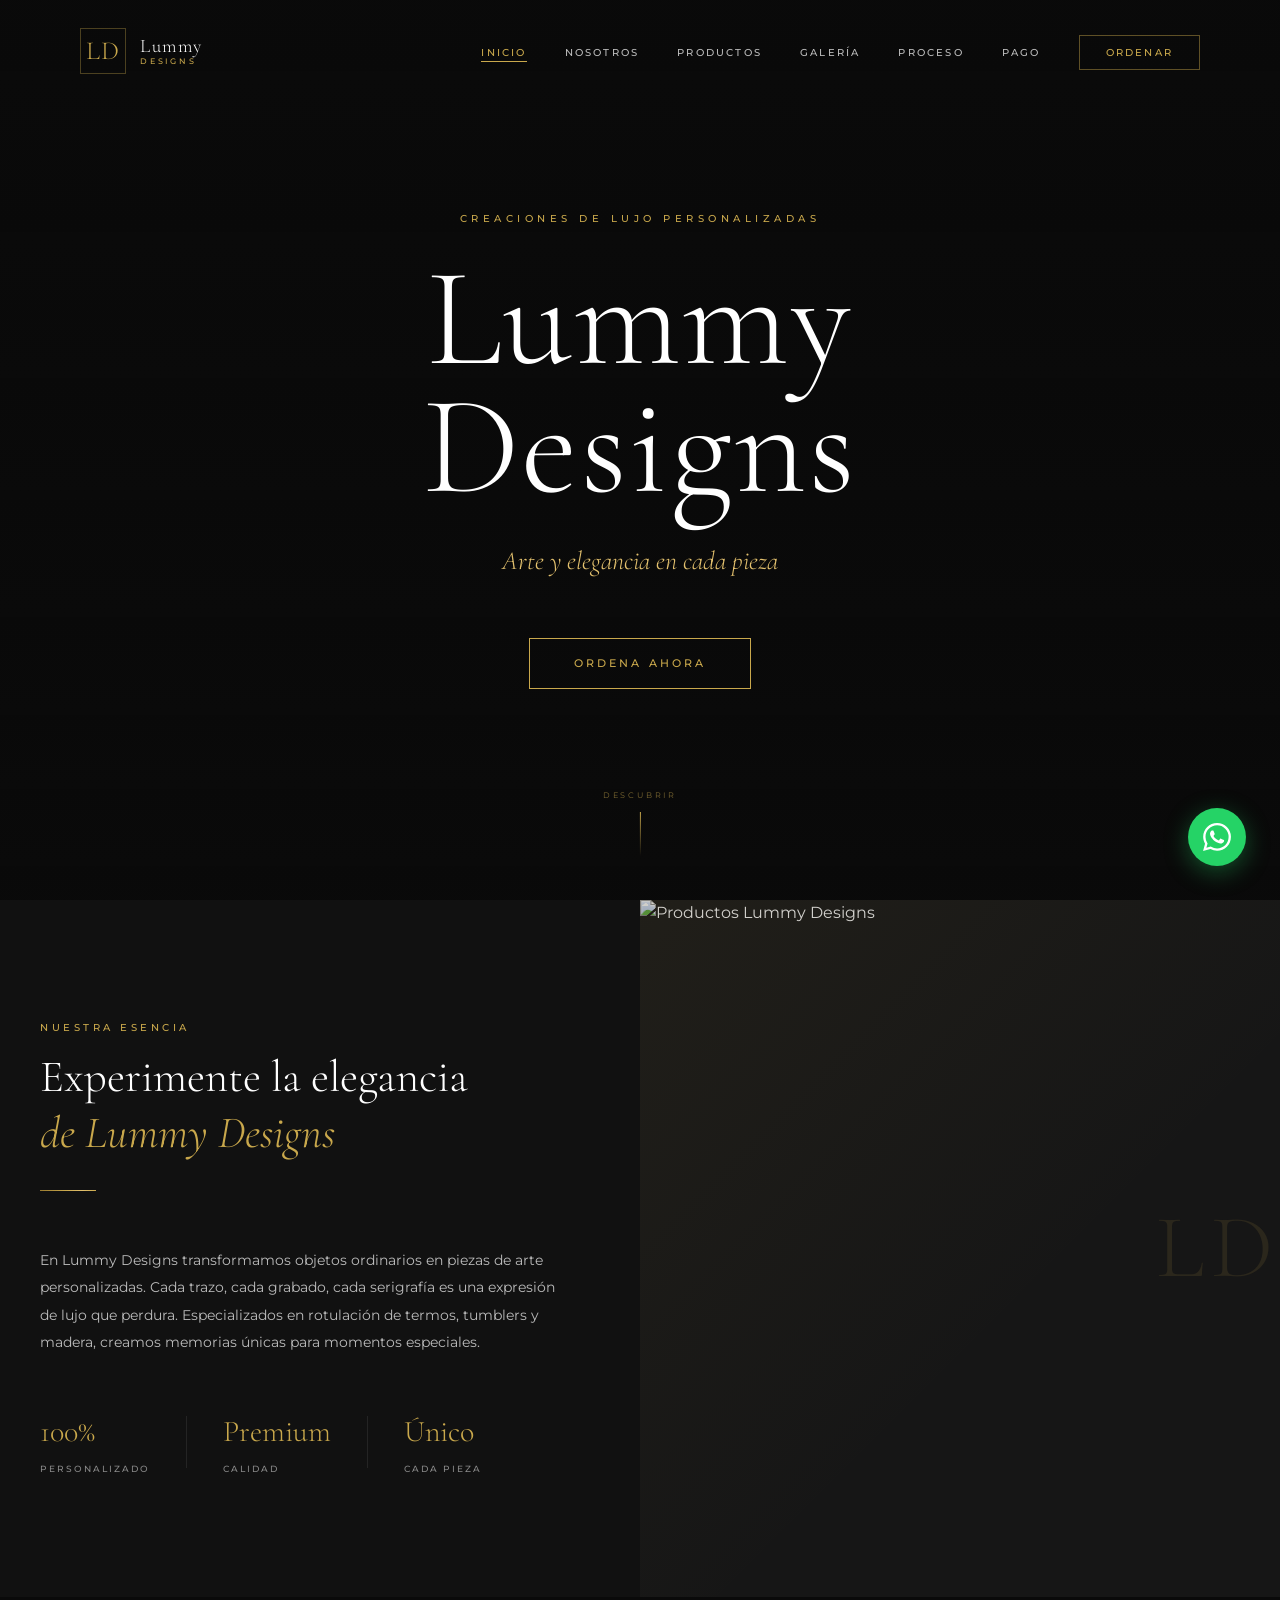
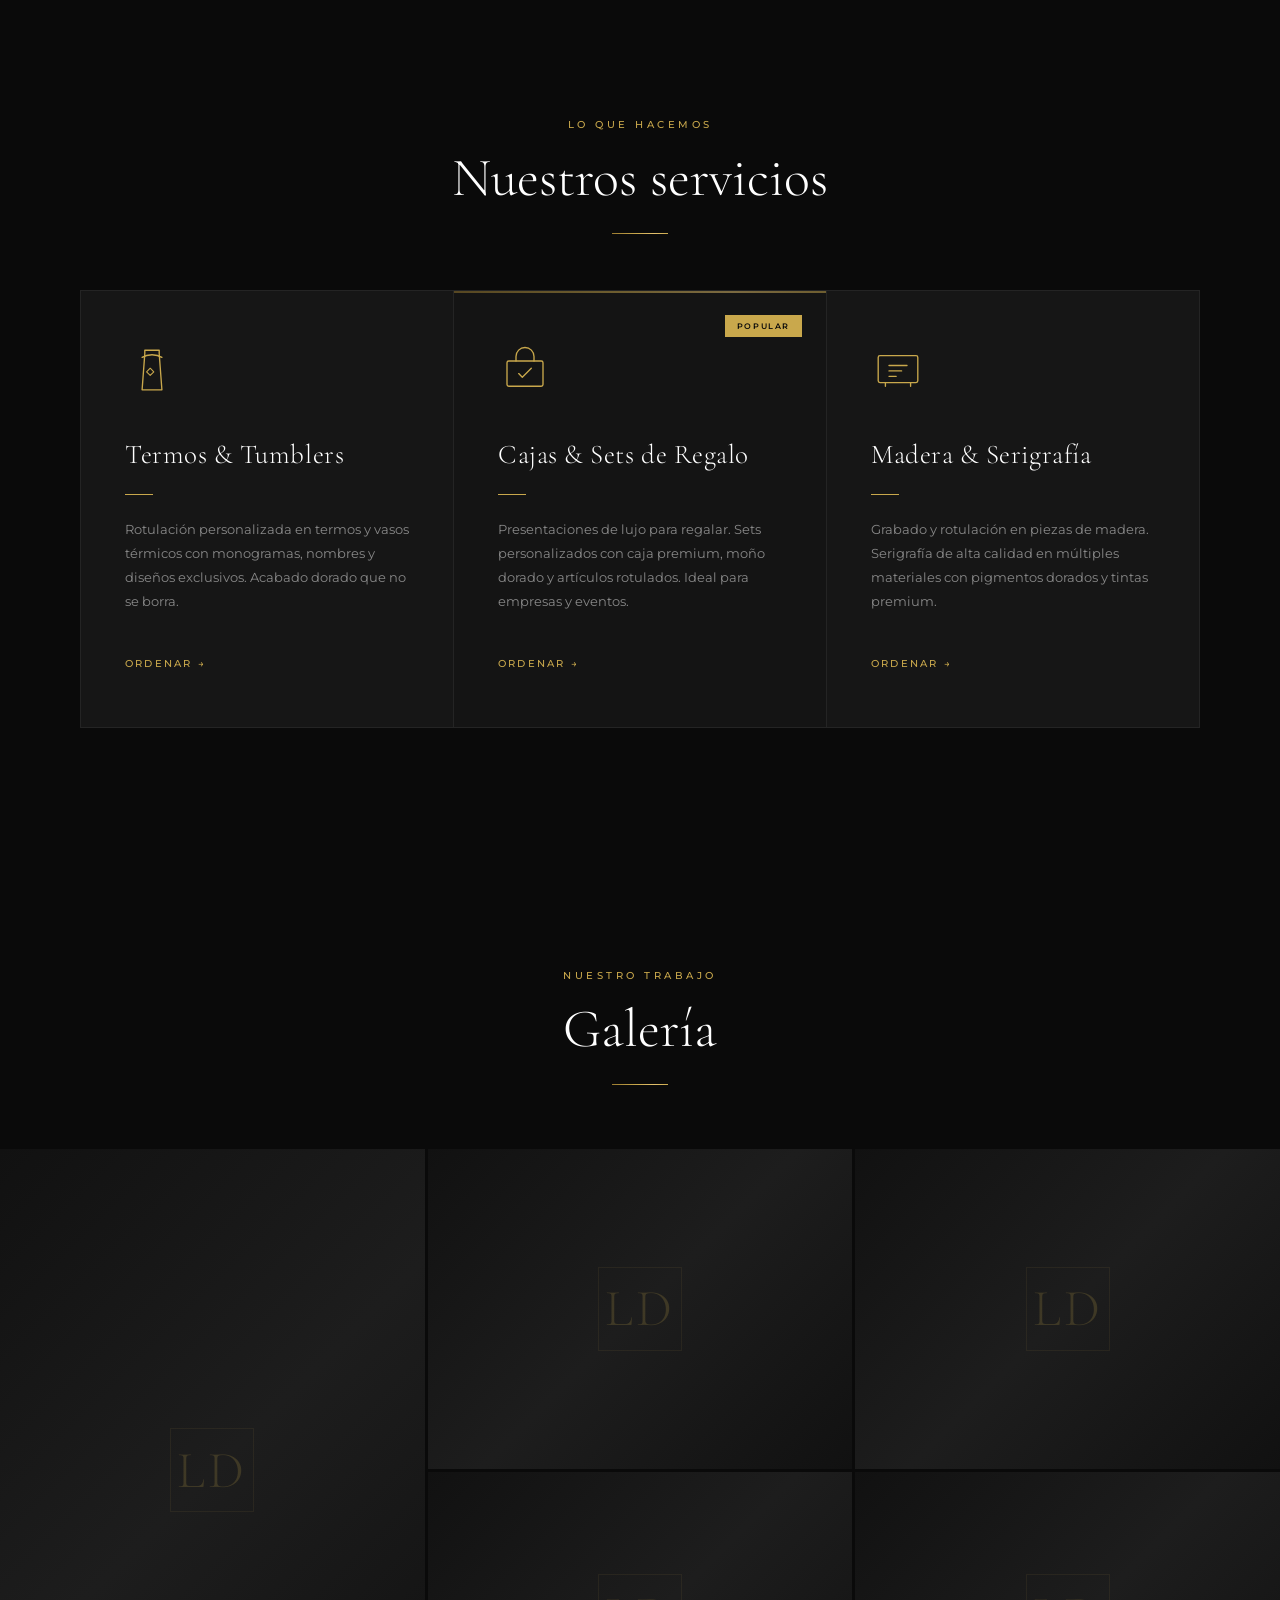
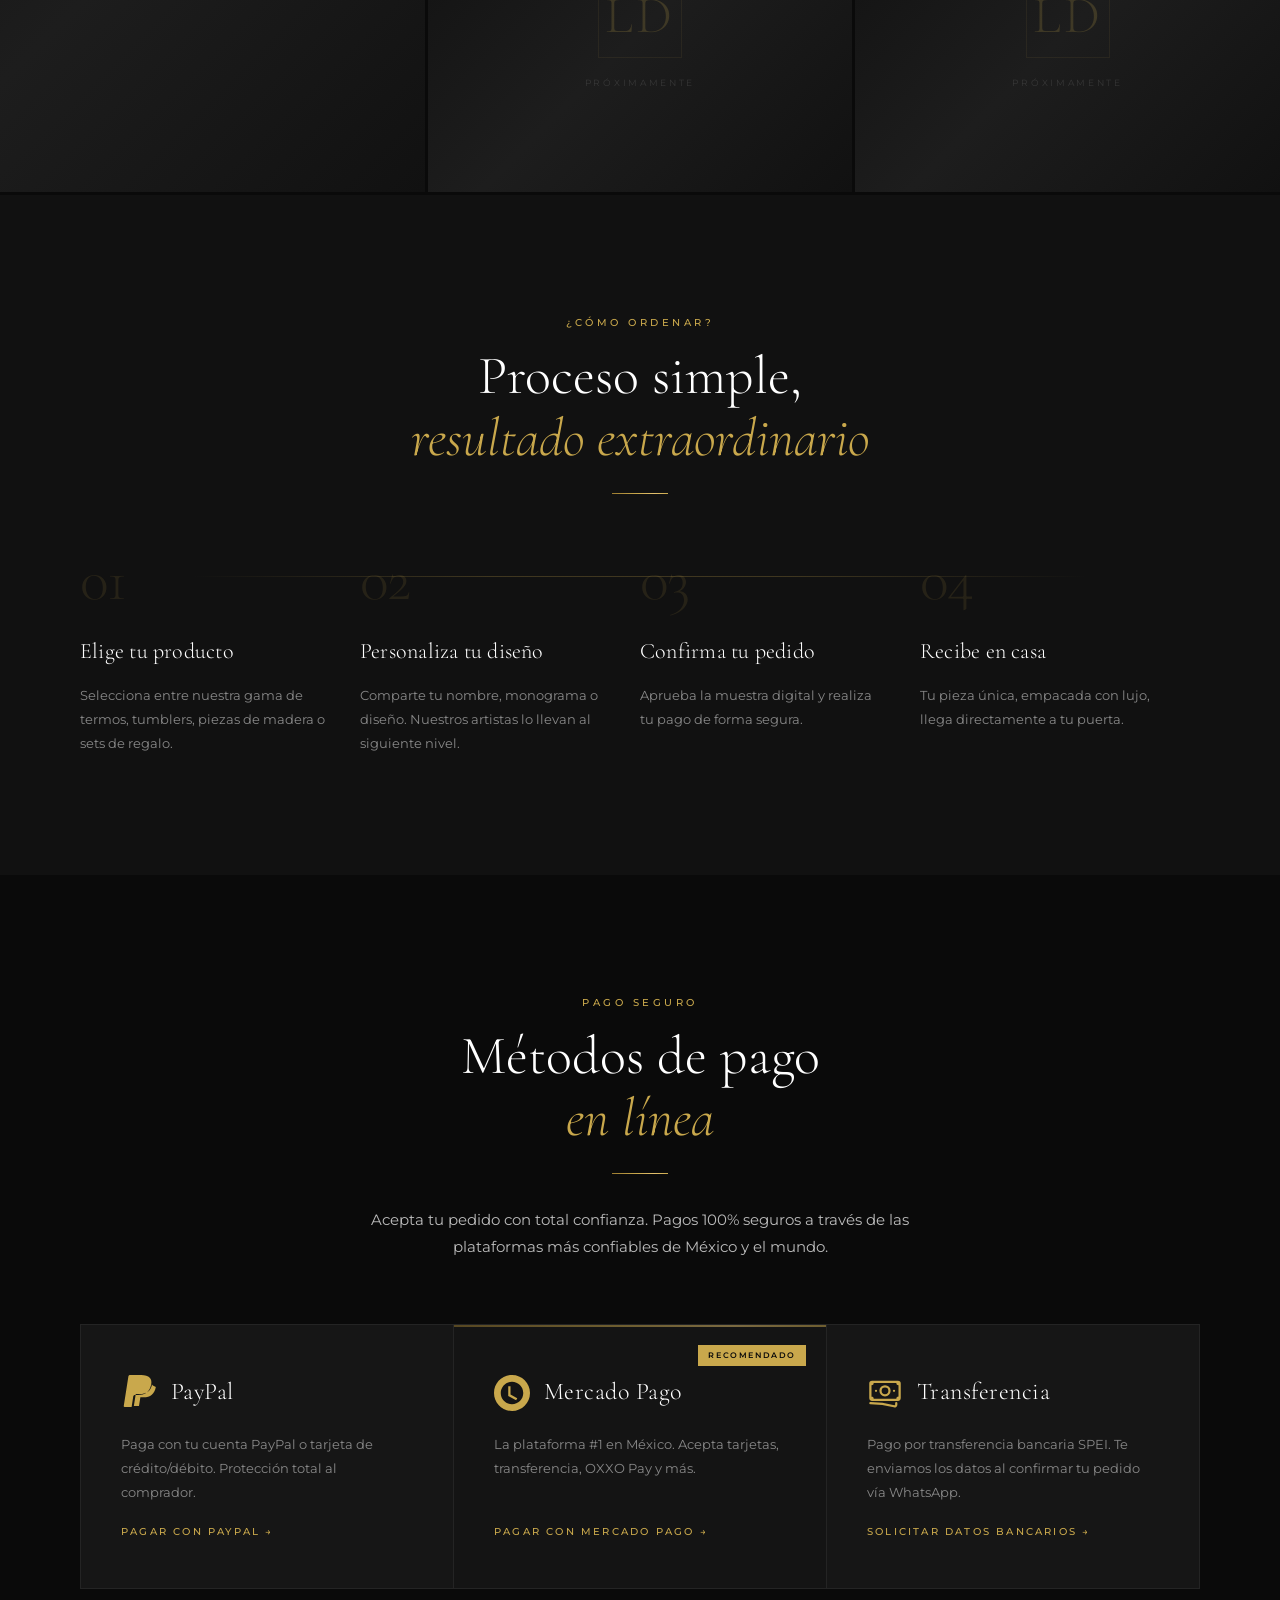
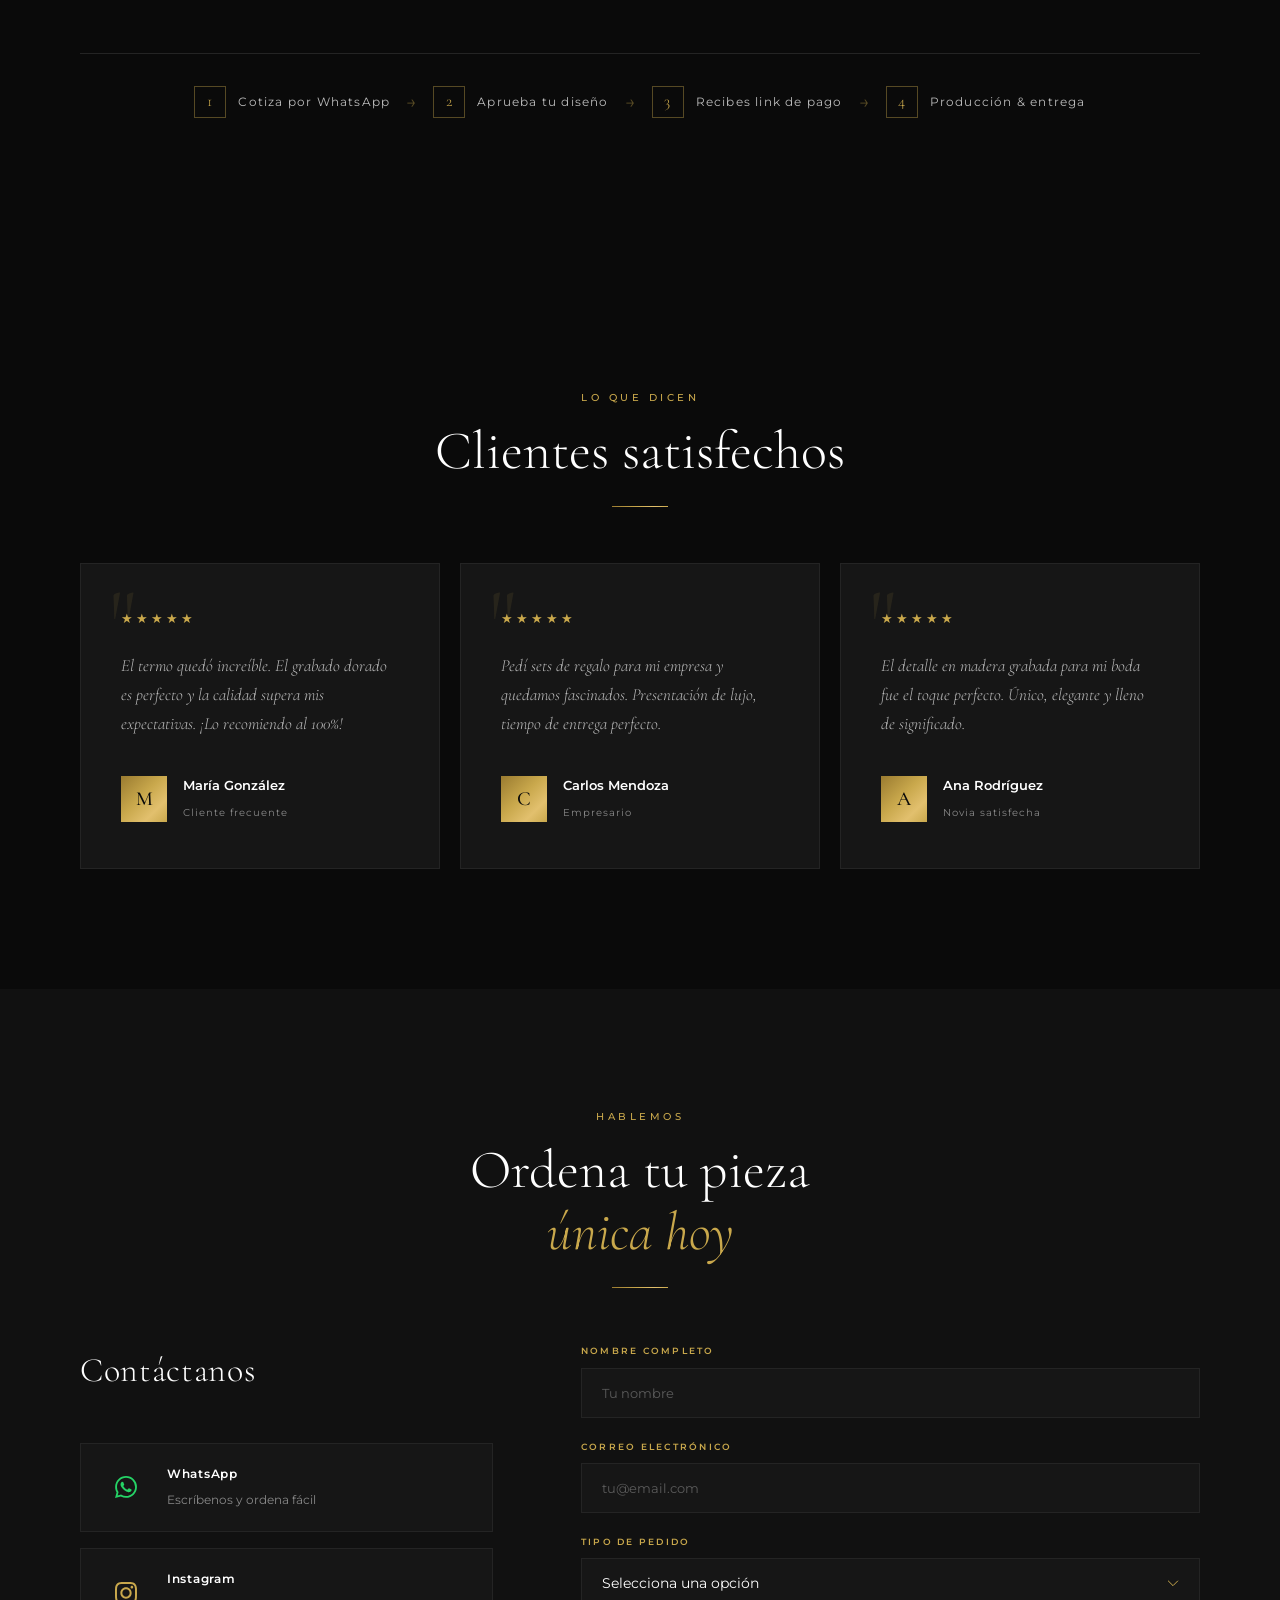
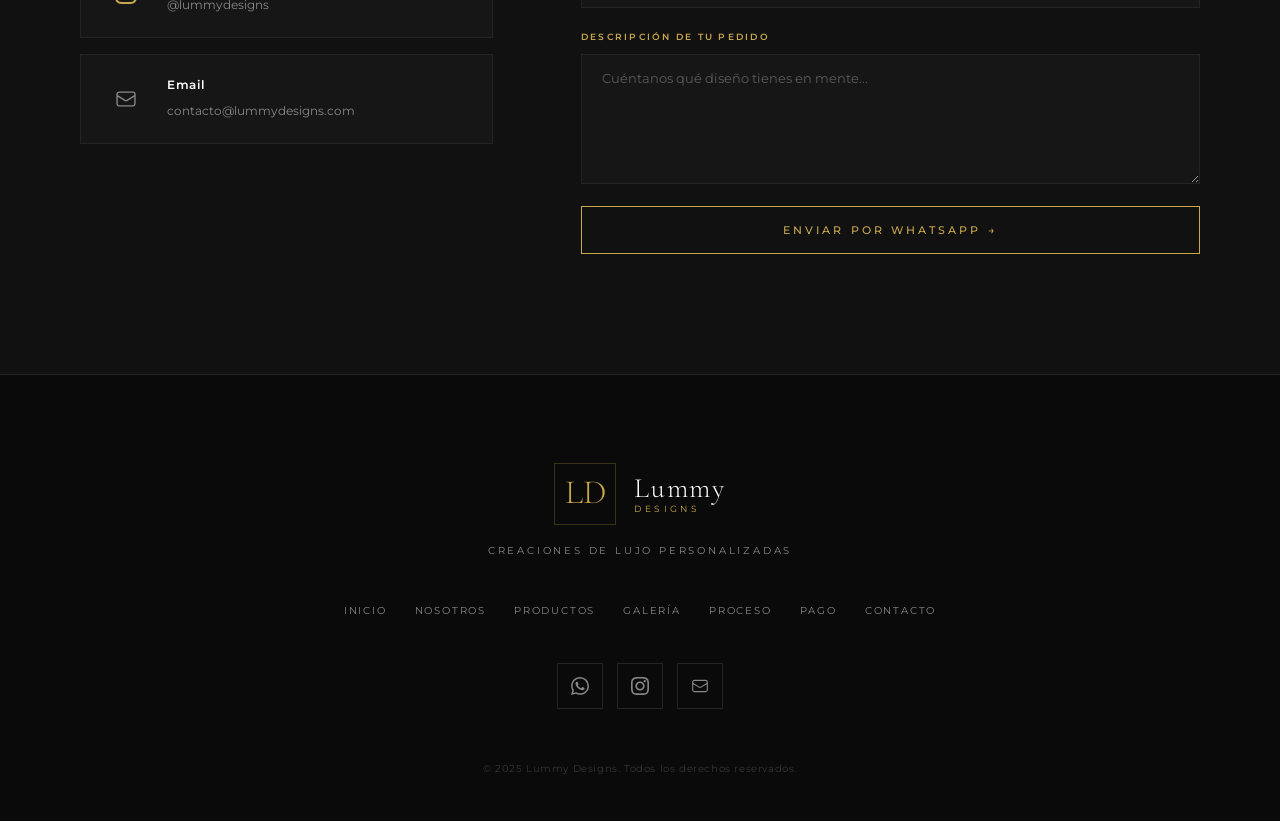
==== commit 2511a2a8: "Add payment section and update gallery image order - Payment section with PayPal, Mercado Pago, and " ====
--- a/index.html
+++ b/index.html
@@ -28,6 +28,7 @@
         <li><a href="#productos" class="nav__link">Productos</a></li>
         <li><a href="#galeria" class="nav__link">Galería</a></li>
         <li><a href="#proceso" class="nav__link">Proceso</a></li>
+        <li><a href="#pago" class="nav__link">Pago</a></li>
         <li><a href="#contacto" class="nav__link nav__link--cta">Ordenar</a></li>
       </ul>
       <button class="nav__hamburger" id="hamburger" aria-label="Abrir menú">
@@ -176,20 +177,23 @@
     </div>
     <div class="gallery__grid">
 
+      <!-- Foto 1: Taza negra con guantes — la más dramática, ocupa 2 filas -->
       <div class="gallery__item gallery__item--large reveal">
+        <img src="images/product-mug.jpg" alt="Taza premium Lummy Designs"
+             onerror="this.style.display='none'; this.parentElement.classList.add('gallery__item--placeholder')">
+        <div class="gallery__placeholder-inner"><span class="gallery__pl-mono">LD</span></div>
+        <div class="gallery__item-overlay"><span>Tazas & Mugs Premium</span></div>
+      </div>
+
+      <!-- Foto 2: Termo negro con logo LD -->
+      <div class="gallery__item reveal">
         <img src="images/hero-bg.jpg" alt="Termo rotulado Lummy Designs"
              onerror="this.style.display='none'; this.parentElement.classList.add('gallery__item--placeholder')">
         <div class="gallery__placeholder-inner"><span class="gallery__pl-mono">LD</span></div>
         <div class="gallery__item-overlay"><span>Termos Premium</span></div>
       </div>
 
-      <div class="gallery__item reveal">
-        <img src="images/product-mug.jpg" alt="Taza personalizada"
-             onerror="this.style.display='none'; this.parentElement.classList.add('gallery__item--placeholder')">
-        <div class="gallery__placeholder-inner"><span class="gallery__pl-mono">LD</span></div>
-        <div class="gallery__item-overlay"><span>Tazas Personalizadas</span></div>
-      </div>
-
+      <!-- Foto 3: Flat lay de lujo -->
       <div class="gallery__item reveal">
         <img src="images/products-banner.jpg" alt="Set de lujo Lummy Designs"
              onerror="this.style.display='none'; this.parentElement.classList.add('gallery__item--placeholder')">
@@ -197,6 +201,7 @@
         <div class="gallery__item-overlay"><span>Sets de Lujo</span></div>
       </div>
 
+      <!-- Slots para más fotos -->
       <div class="gallery__item gallery__item--placeholder reveal">
         <div class="gallery__placeholder-inner">
           <span class="gallery__pl-mono">LD</span>
@@ -271,6 +276,82 @@
         </div>
 
       </div>
+    </div>
+  </section>
+
+  <!-- Payment Section -->
+  <section class="payment" id="pago">
+    <div class="container">
+      <div class="section-header reveal">
+        <div class="section-label">Pago seguro</div>
+        <h2 class="section-title">Métodos de pago<br><em>en línea</em></h2>
+        <div class="gold-line gold-line--center"></div>
+        <p class="payment__intro">Acepta tu pedido con total confianza. Pagos 100% seguros a través de las plataformas más confiables de México y el mundo.</p>
+      </div>
+
+      <div class="payment__methods reveal">
+
+        <!-- PayPal -->
+        <a href="https://www.paypal.me/lummydesigns" target="_blank" rel="noopener" class="payment__method">
+          <div class="payment__method-logo">
+            <svg viewBox="0 0 24 24" fill="currentColor" xmlns="http://www.w3.org/2000/svg">
+              <path d="M7.076 21.337H2.47a.641.641 0 0 1-.633-.74L4.944.901C5.026.382 5.474 0 5.998 0h7.46c2.57 0 4.578.543 5.69 1.81 1.01 1.15 1.304 2.42 1.012 4.287-.023.143-.047.288-.077.437-.983 5.05-4.349 6.797-8.647 6.797h-2.19c-.524 0-.968.382-1.05.9l-1.12 7.106zm14.146-14.42a3.35 3.35 0 0 0-.607-.541c-.013.076-.026.175-.041.254-.59 3.025-2.566 6.082-8.558 6.082H9.833l-1.266 8.012h3.43l.924-5.858h2.086c4.717 0 7.352-2.443 8.215-6.949z"/>
+            </svg>
+            <span>PayPal</span>
+          </div>
+          <p class="payment__method-desc">Paga con tu cuenta PayPal o tarjeta de crédito/débito. Protección total al comprador.</p>
+          <div class="payment__method-cta">Pagar con PayPal →</div>
+        </a>
+
+        <!-- MercadoPago -->
+        <a href="https://link.mercadopago.com.mx/lummydesigns" target="_blank" rel="noopener" class="payment__method payment__method--featured">
+          <div class="payment__method-badge">Recomendado</div>
+          <div class="payment__method-logo">
+            <svg viewBox="0 0 24 24" fill="currentColor" xmlns="http://www.w3.org/2000/svg">
+              <path d="M12 0C5.373 0 0 5.373 0 12s5.373 12 12 12 12-5.373 12-12S18.627 0 12 0zm0 4.5c4.142 0 7.5 3.358 7.5 7.5s-3.358 7.5-7.5 7.5S4.5 16.142 4.5 12 7.858 4.5 12 4.5zm-1 3v5.5l4.5 2.5-.75 1.3L9.5 14V7.5H11z"/>
+            </svg>
+            <span>Mercado Pago</span>
+          </div>
+          <p class="payment__method-desc">La plataforma #1 en México. Acepta tarjetas, transferencia, OXXO Pay y más.</p>
+          <div class="payment__method-cta">Pagar con Mercado Pago →</div>
+        </a>
+
+        <!-- Transferencia -->
+        <div class="payment__method">
+          <div class="payment__method-logo">
+            <svg viewBox="0 0 24 24" fill="none" stroke="currentColor" stroke-width="1.5">
+              <path stroke-linecap="round" stroke-linejoin="round" d="M2.25 18.75a60.07 60.07 0 0115.797 2.101c.727.198 1.453-.342 1.453-1.096V18.75M3.75 4.5v.75A.75.75 0 013 6h-.75m0 0v-.375c0-.621.504-1.125 1.125-1.125H20.25M2.25 6v9m18-10.5v.75c0 .414.336.75.75.75h.75m-1.5-1.5h.375c.621 0 1.125.504 1.125 1.125v9.75c0 .621-.504 1.125-1.125 1.125h-.375m1.5-1.5H21a.75.75 0 00-.75.75v.75m0 0H3.75m0 0h-.375a1.125 1.125 0 01-1.125-1.125V15m1.5 1.5v-.75A.75.75 0 003 15h-.75M15 10.5a3 3 0 11-6 0 3 3 0 016 0zm3 0h.008v.008H18V10.5zm-12 0h.008v.008H6V10.5z"/>
+            </svg>
+            <span>Transferencia</span>
+          </div>
+          <p class="payment__method-desc">Pago por transferencia bancaria SPEI. Te enviamos los datos al confirmar tu pedido vía WhatsApp.</p>
+          <div class="payment__method-cta">Solicitar datos bancarios →</div>
+        </div>
+
+      </div>
+
+      <div class="payment__flow reveal">
+        <div class="payment__flow-step">
+          <span class="payment__flow-num">1</span>
+          <span>Cotiza por WhatsApp</span>
+        </div>
+        <div class="payment__flow-arrow">→</div>
+        <div class="payment__flow-step">
+          <span class="payment__flow-num">2</span>
+          <span>Aprueba tu diseño</span>
+        </div>
+        <div class="payment__flow-arrow">→</div>
+        <div class="payment__flow-step">
+          <span class="payment__flow-num">3</span>
+          <span>Recibes link de pago</span>
+        </div>
+        <div class="payment__flow-arrow">→</div>
+        <div class="payment__flow-step">
+          <span class="payment__flow-num">4</span>
+          <span>Producción & entrega</span>
+        </div>
+      </div>
+
     </div>
   </section>
 
@@ -429,6 +510,7 @@
         <a href="#productos">Productos</a>
         <a href="#galeria">Galería</a>
         <a href="#proceso">Proceso</a>
+        <a href="#pago">Pago</a>
         <a href="#contacto">Contacto</a>
       </nav>
       <div class="footer__social">
--- a/css/styles.css
+++ b/css/styles.css
@@ -660,6 +660,142 @@
 .process__step-content p {
   font-size: 13px; line-height: 1.85;
   color: var(--gray);
+}
+
+/* ─── Payment ────────────────────────────────────────────── */
+.payment {
+  padding: 120px 0;
+  background: var(--black);
+}
+
+.payment__intro {
+  font-size: 15px;
+  line-height: 1.8;
+  color: var(--gray-light);
+  max-width: 600px;
+  margin: -24px auto 64px;
+  text-align: center;
+}
+
+.payment__methods {
+  display: grid;
+  grid-template-columns: repeat(3, 1fr);
+  gap: 1px;
+  background: var(--black-border);
+  border: 1px solid var(--black-border);
+  margin-bottom: 64px;
+}
+
+.payment__method {
+  background: var(--black-card);
+  padding: 48px 40px;
+  display: flex;
+  flex-direction: column;
+  gap: 20px;
+  position: relative;
+  overflow: hidden;
+  transition: background 0.4s ease;
+  cursor: pointer;
+  text-decoration: none;
+  color: inherit;
+}
+.payment__method::after {
+  content: '';
+  position: absolute;
+  top: 0; left: 0; right: 0;
+  height: 2px;
+  background: var(--gold-gradient);
+  transform: scaleX(0);
+  transform-origin: left;
+  transition: transform 0.5s var(--ease);
+}
+.payment__method:hover { background: #1b1b1b; }
+.payment__method:hover::after { transform: scaleX(1); }
+
+.payment__method--featured { background: #141414; }
+.payment__method--featured::after { transform: scaleX(1); opacity: 0.5; }
+
+.payment__method-badge {
+  position: absolute;
+  top: 20px; right: 20px;
+  font-size: 8px; font-weight: 600;
+  letter-spacing: 0.2em; text-transform: uppercase;
+  color: var(--black); background: var(--gold);
+  padding: 4px 10px;
+}
+
+.payment__method-logo {
+  display: flex;
+  align-items: center;
+  gap: 14px;
+  color: var(--gold);
+}
+.payment__method-logo svg { width: 36px; height: 36px; flex-shrink: 0; }
+.payment__method-logo span {
+  font-family: var(--serif);
+  font-size: 24px; font-weight: 300;
+  color: var(--white);
+  letter-spacing: 0.02em;
+}
+
+.payment__method-desc {
+  font-size: 13px;
+  line-height: 1.85;
+  color: var(--gray);
+  flex: 1;
+}
+
+.payment__method-cta {
+  font-size: 10px; font-weight: 500;
+  letter-spacing: 0.22em; text-transform: uppercase;
+  color: var(--gold);
+  transition: letter-spacing 0.3s ease;
+}
+.payment__method:hover .payment__method-cta { letter-spacing: 0.32em; }
+
+/* Payment flow */
+.payment__flow {
+  display: flex;
+  align-items: center;
+  justify-content: center;
+  gap: 16px;
+  flex-wrap: wrap;
+  padding: 32px 0;
+  border-top: 1px solid var(--black-border);
+}
+
+.payment__flow-step {
+  display: flex;
+  align-items: center;
+  gap: 12px;
+  font-size: 12px;
+  letter-spacing: 0.1em;
+  color: var(--gray-light);
+}
+
+.payment__flow-num {
+  width: 32px; height: 32px;
+  border: 1px solid rgba(201,168,76,0.4);
+  color: var(--gold);
+  font-family: var(--serif);
+  font-size: 16px; font-weight: 300;
+  display: flex; align-items: center; justify-content: center;
+  flex-shrink: 0;
+}
+
+.payment__flow-arrow {
+  color: rgba(201,168,76,0.4);
+  font-size: 18px;
+}
+
+@media (max-width: 1100px) {
+  .payment__methods { grid-template-columns: 1fr; }
+}
+@media (max-width: 768px) {
+  .payment__flow { gap: 10px; }
+  .payment__flow-arrow { font-size: 14px; }
+  .payment__flow-step { font-size: 11px; }
+  .payment__method { padding: 36px 28px; }
 }
 
 /* ─── Testimonials ───────────────────────────────────────── */
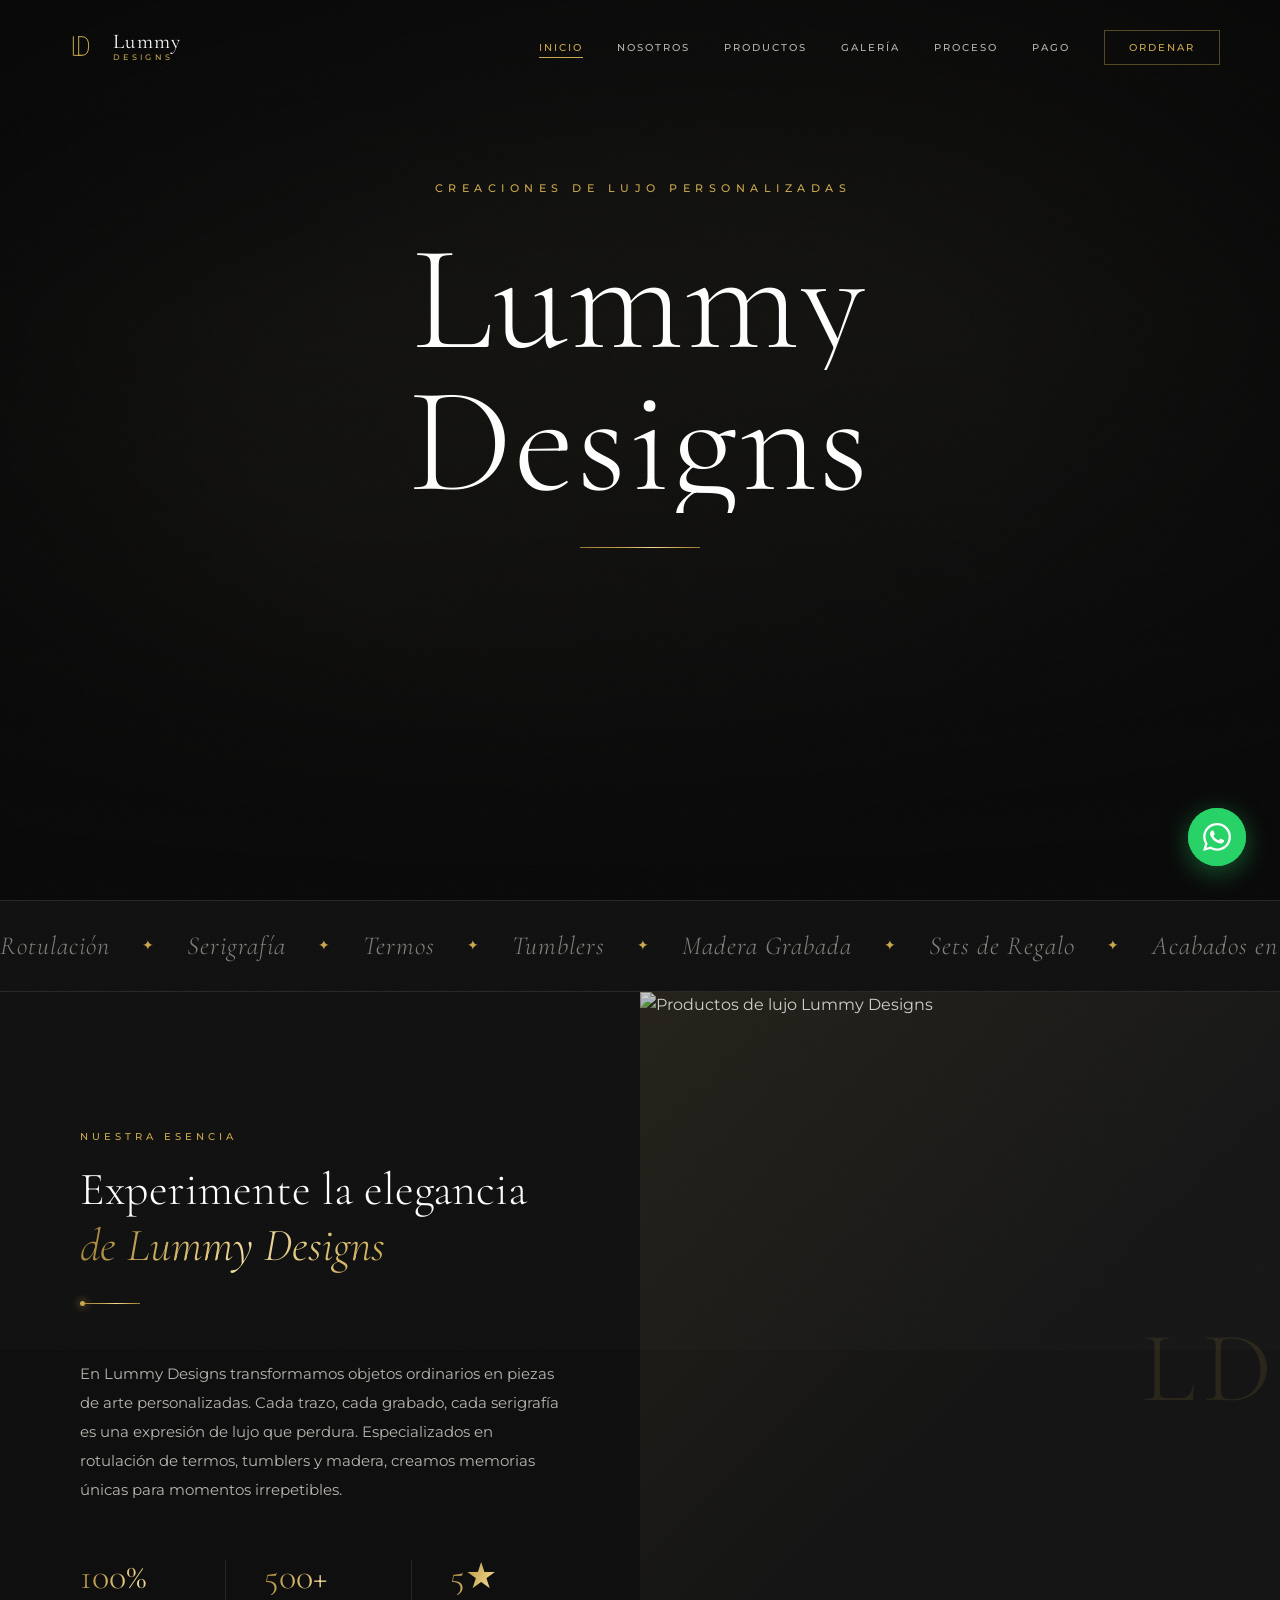
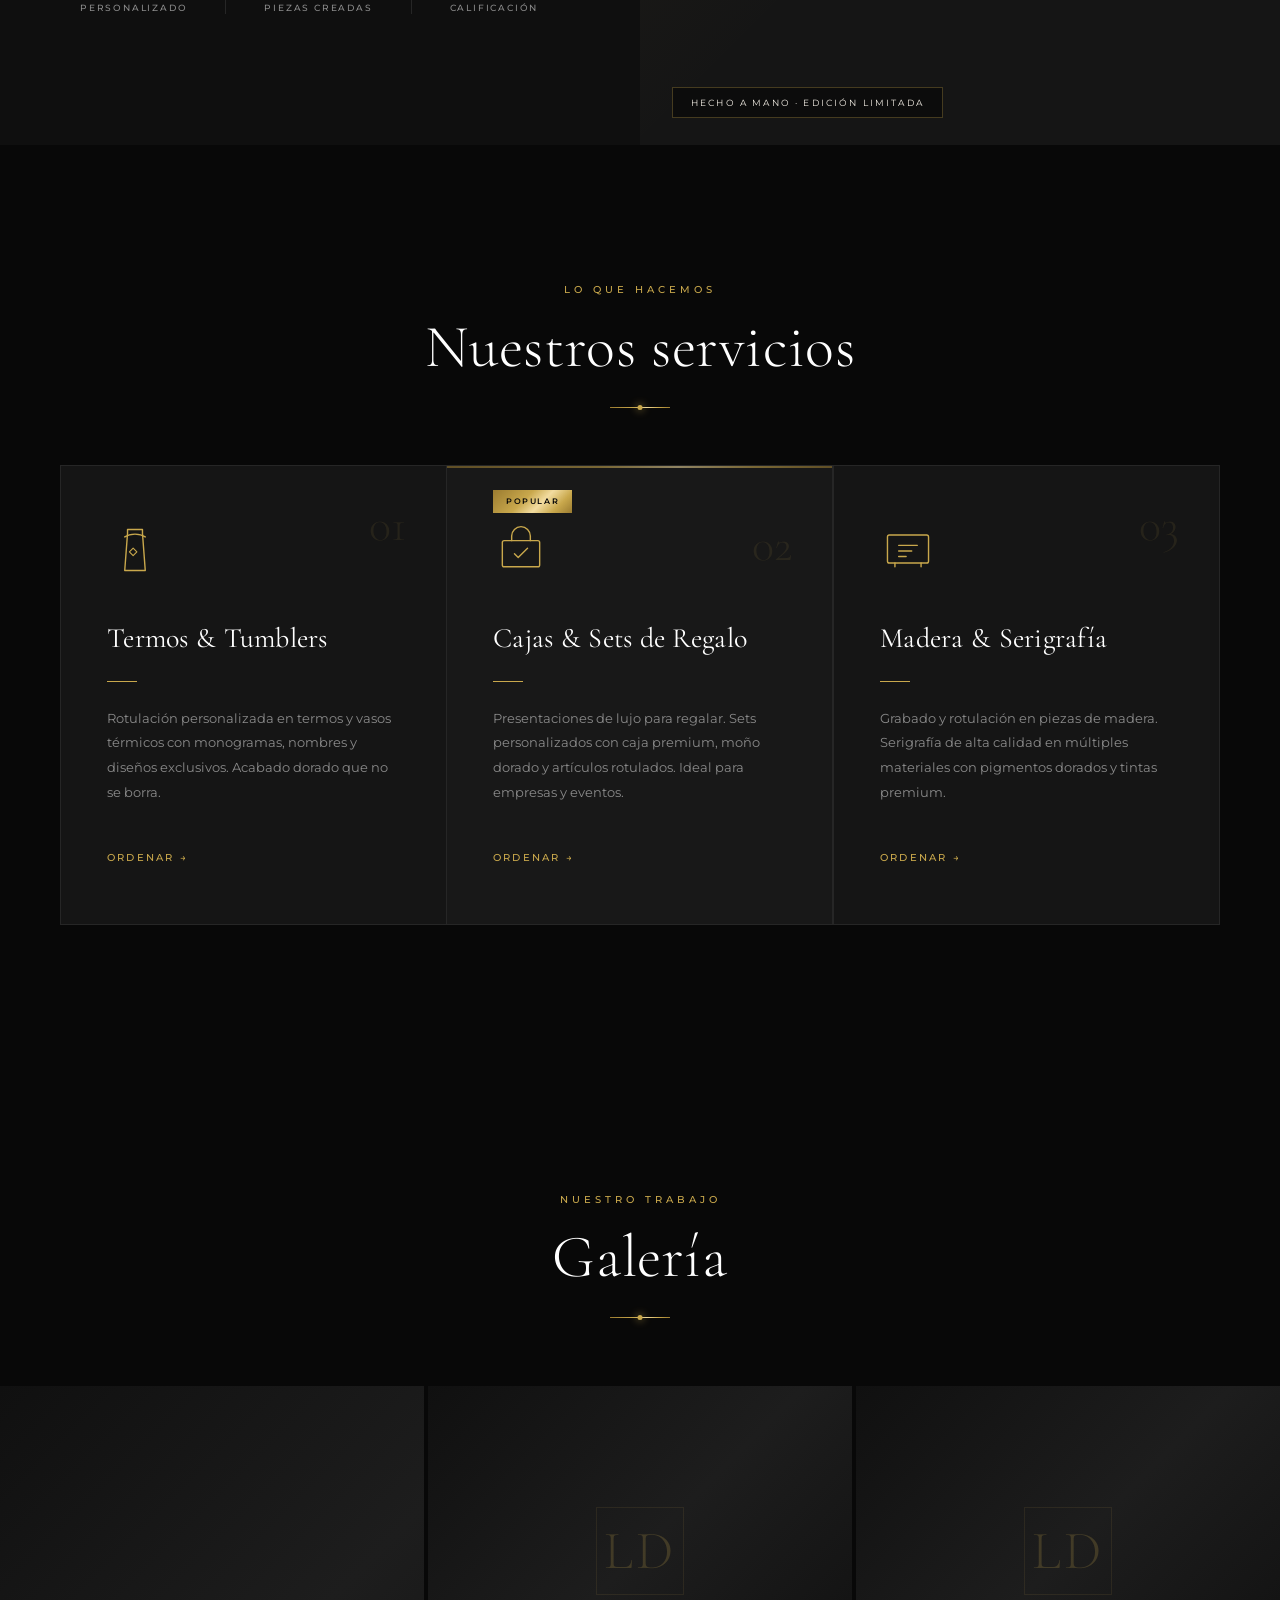
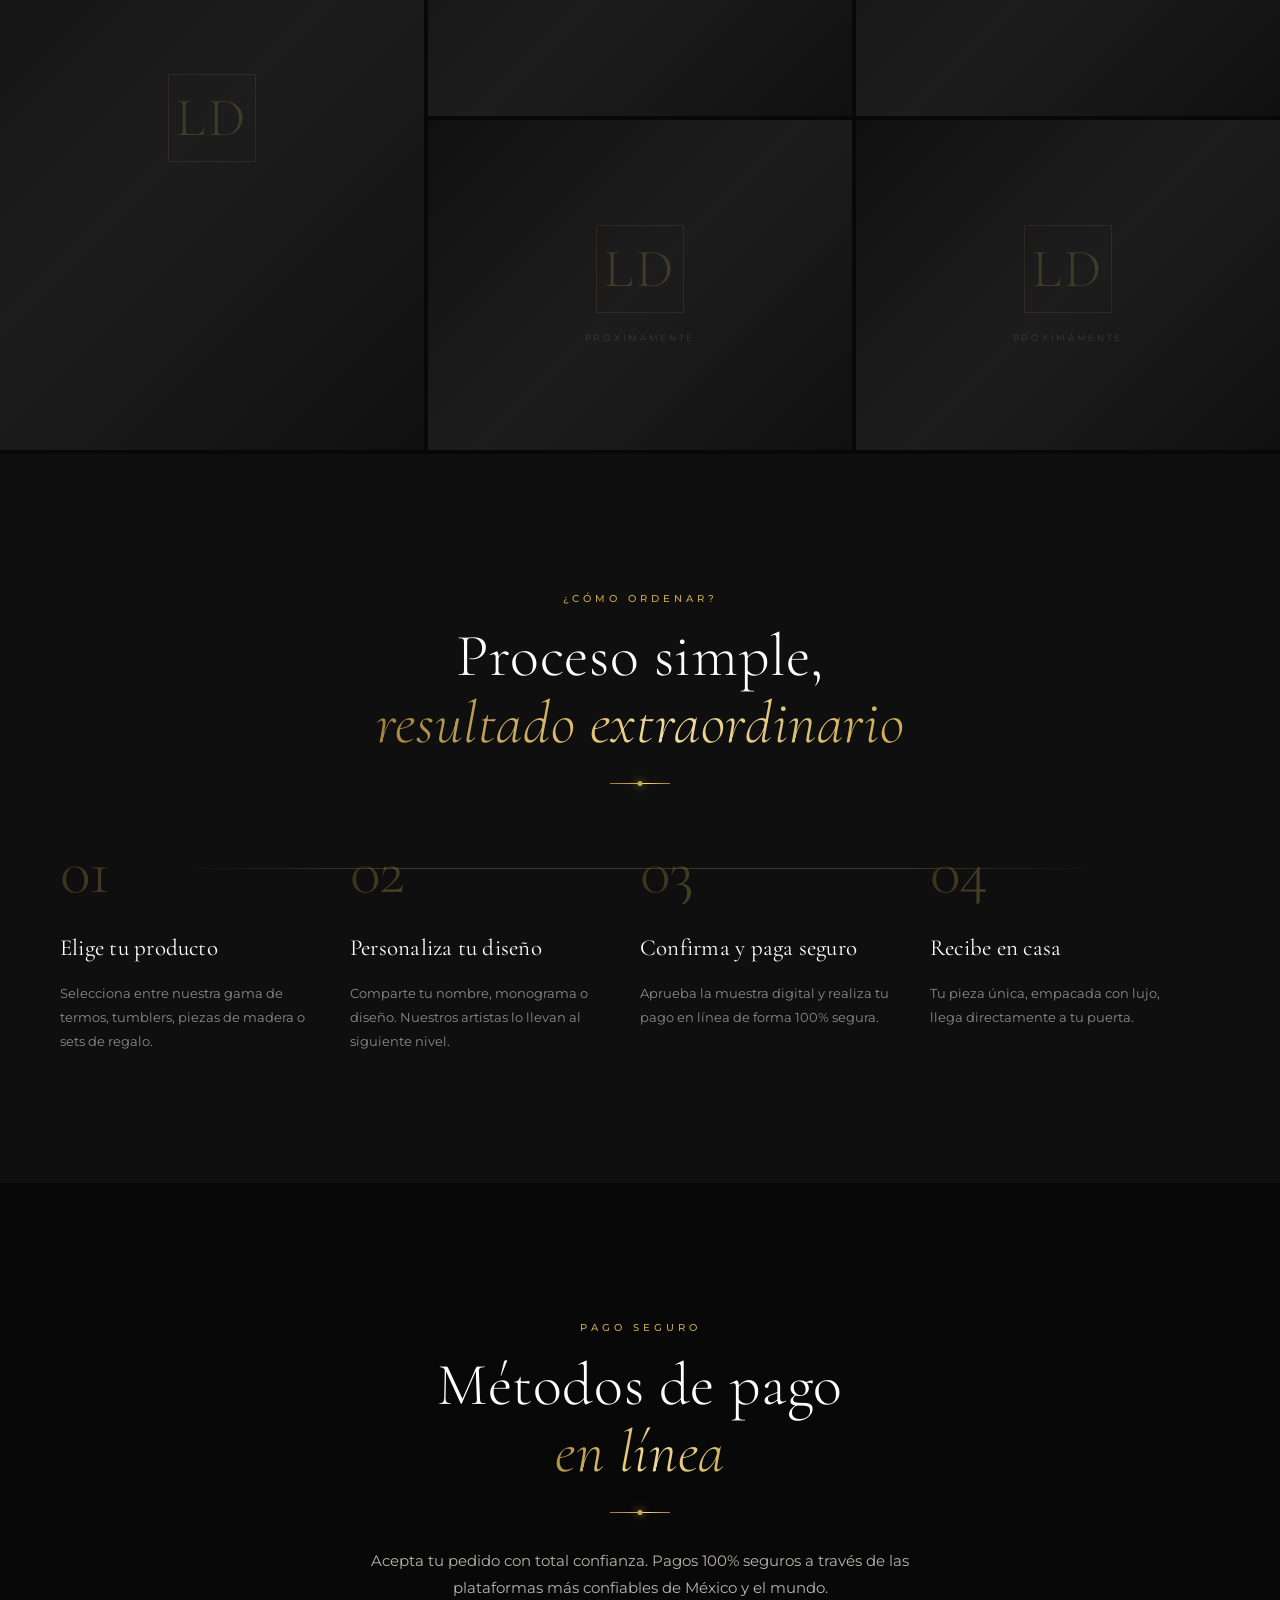
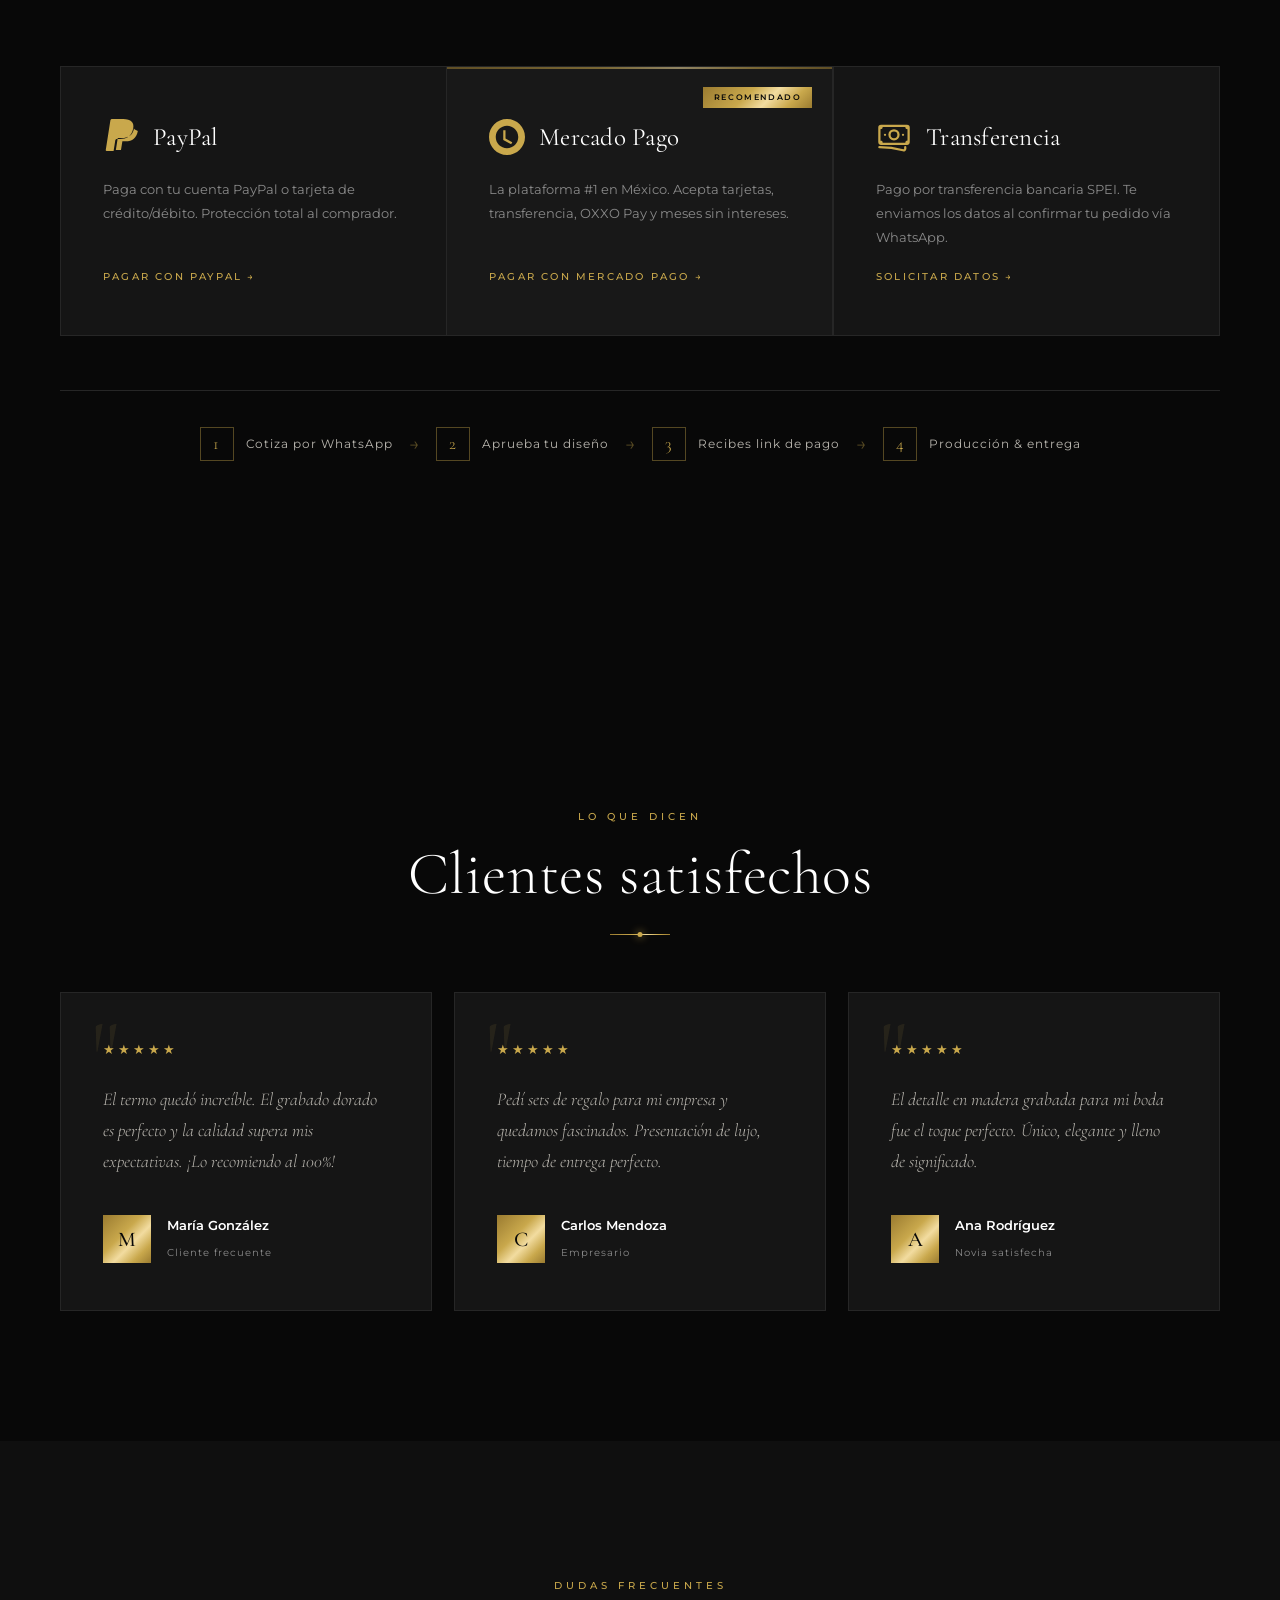
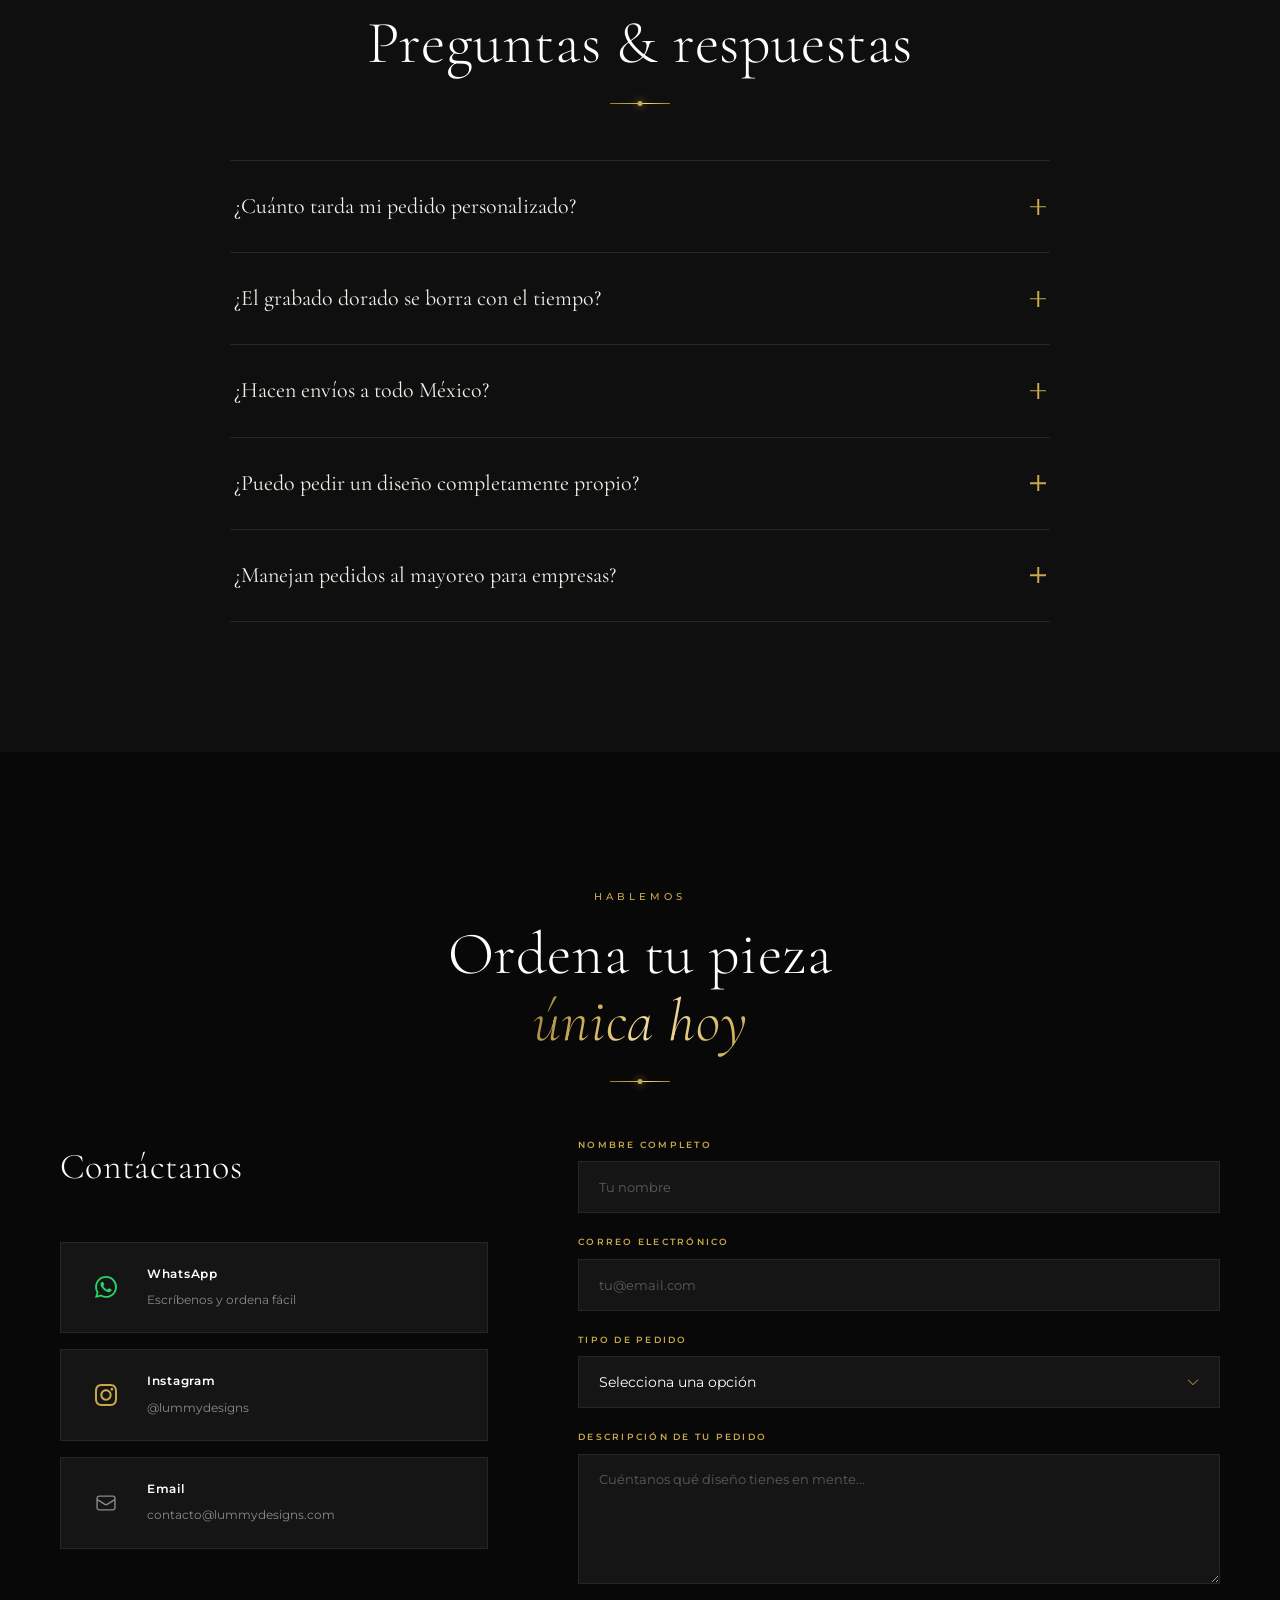
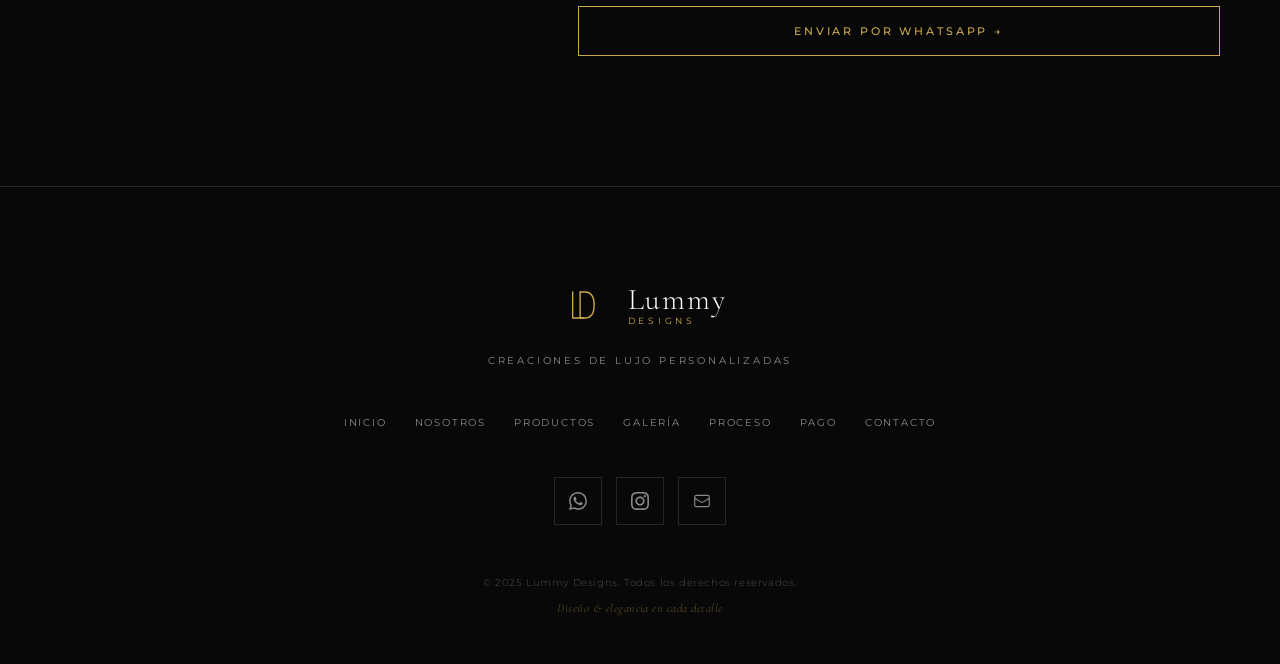
==== commit ae4925a8: "Elevate Lummy Designs to premium luxury experience Major upgrade with high-end interactions and refi" ====
--- a/index.html
+++ b/index.html
@@ -3,66 +3,132 @@
 <head>
   <meta charset="UTF-8">
   <meta name="viewport" content="width=device-width, initial-scale=1.0">
-  <meta name="description" content="Lummy Designs - Creaciones de lujo personalizadas. Rotulación y serigrafía en termos, tumblers y madera.">
+  <meta name="theme-color" content="#0a0a0a">
+  <meta name="description" content="Lummy Designs — Creaciones de lujo personalizadas. Rotulación y serigrafía de alta gama en termos, tumblers y madera. Acabados en oro que perduran.">
+
+  <!-- Open Graph -->
+  <meta property="og:type" content="website">
+  <meta property="og:title" content="Lummy Designs | Creaciones de Lujo Personalizadas">
+  <meta property="og:description" content="Rotulación y serigrafía de alta gama. Termos, tumblers y madera con acabados en oro.">
+  <meta property="og:image" content="images/products-banner.jpg">
+
   <title>Lummy Designs | Creaciones de Lujo Personalizadas</title>
+
+  <!-- Favicon: LD monogram -->
+  <link rel="icon" href="data:image/svg+xml,%3Csvg xmlns='http://www.w3.org/2000/svg' viewBox='0 0 120 120'%3E%3Crect width='120' height='120' fill='%230a0a0a'/%3E%3Cg fill='none' stroke='%23C9A84C' stroke-width='4' stroke-linecap='round' stroke-linejoin='round'%3E%3Cpath d='M40 32 V88 H64'/%3E%3Cpath d='M56 32 V88'/%3E%3Cpath d='M56 32 H66 Q86 32 86 60 Q86 88 66 88 H56'/%3E%3C/g%3E%3C/svg%3E">
+
   <link rel="preconnect" href="https://fonts.googleapis.com">
   <link rel="preconnect" href="https://fonts.gstatic.com" crossorigin>
-  <link href="https://fonts.googleapis.com/css2?family=Cormorant+Garamond:ital,wght@0,300;0,400;0,500;0,600;1,300;1,400&family=Montserrat:wght@300;400;500;600&display=swap" rel="stylesheet">
+  <link href="https://fonts.googleapis.com/css2?family=Cormorant+Garamond:ital,wght@0,300;0,400;0,500;0,600;1,300;1,400;1,500&family=Montserrat:wght@200;300;400;500;600&display=swap" rel="stylesheet">
   <link rel="stylesheet" href="css/styles.css">
 </head>
 <body>
 
-  <!-- Navigation -->
+  <!-- ░░ Preloader ░░ -->
+  <div class="preloader" id="preloader">
+    <div class="preloader__inner">
+      <svg class="preloader__mono" viewBox="0 0 120 120" aria-hidden="true">
+        <g fill="none" stroke="currentColor" stroke-width="2.4" stroke-linecap="round" stroke-linejoin="round">
+          <path class="pl-draw" d="M40 32 V88 H64"/>
+          <path class="pl-draw" d="M56 32 V88"/>
+          <path class="pl-draw" d="M56 32 H66 Q86 32 86 60 Q86 88 66 88 H56"/>
+        </g>
+      </svg>
+      <span class="preloader__brand">Lummy Designs</span>
+    </div>
+  </div>
+
+  <!-- ░░ Scroll progress ░░ -->
+  <div class="scroll-progress" id="scrollProgress"></div>
+
+  <!-- ░░ Custom cursor (desktop) ░░ -->
+  <div class="cursor-glow" id="cursorGlow" aria-hidden="true"></div>
+
+  <!-- ░░ Film grain overlay ░░ -->
+  <div class="grain" aria-hidden="true"></div>
+
+  <!-- ░░ Navigation ░░ -->
   <nav class="nav" id="navbar">
     <div class="nav__container">
-      <a href="#inicio" class="nav__logo">
-        <span class="nav__logo-monogram">LD</span>
+      <a href="#inicio" class="nav__logo" data-cursor="hover">
+        <svg class="nav__logo-mono" viewBox="0 0 120 120" aria-hidden="true">
+          <g fill="none" stroke="currentColor" stroke-width="3" stroke-linecap="round" stroke-linejoin="round">
+            <path d="M40 32 V88 H64"/>
+            <path d="M56 32 V88"/>
+            <path d="M56 32 H66 Q86 32 86 60 Q86 88 66 88 H56"/>
+          </g>
+        </svg>
         <div class="nav__logo-text">
           <span class="nav__logo-brand">Lummy</span>
           <span class="nav__logo-sub">Designs</span>
         </div>
       </a>
       <ul class="nav__links" id="navLinks">
-        <li><a href="#inicio" class="nav__link">Inicio</a></li>
-        <li><a href="#nosotros" class="nav__link">Nosotros</a></li>
-        <li><a href="#productos" class="nav__link">Productos</a></li>
-        <li><a href="#galeria" class="nav__link">Galería</a></li>
-        <li><a href="#proceso" class="nav__link">Proceso</a></li>
-        <li><a href="#pago" class="nav__link">Pago</a></li>
-        <li><a href="#contacto" class="nav__link nav__link--cta">Ordenar</a></li>
+        <li><a href="#inicio" class="nav__link" data-cursor="hover">Inicio</a></li>
+        <li><a href="#nosotros" class="nav__link" data-cursor="hover">Nosotros</a></li>
+        <li><a href="#productos" class="nav__link" data-cursor="hover">Productos</a></li>
+        <li><a href="#galeria" class="nav__link" data-cursor="hover">Galería</a></li>
+        <li><a href="#proceso" class="nav__link" data-cursor="hover">Proceso</a></li>
+        <li><a href="#pago" class="nav__link" data-cursor="hover">Pago</a></li>
+        <li><a href="#contacto" class="nav__link nav__link--cta" data-cursor="hover">Ordenar</a></li>
       </ul>
       <button class="nav__hamburger" id="hamburger" aria-label="Abrir menú">
-        <span></span>
-        <span></span>
-        <span></span>
+        <span></span><span></span><span></span>
       </button>
     </div>
   </nav>
 
-  <!-- Hero Section -->
+  <!-- ░░ Hero ░░ -->
   <section class="hero" id="inicio">
-    <div class="hero__bg"></div>
+    <div class="hero__bg" data-parallax="0.25"></div>
+    <div class="hero__vignette"></div>
     <div class="hero__overlay"></div>
     <div class="hero__content">
-      <p class="hero__pre-title reveal">Creaciones de lujo personalizadas</p>
-      <h1 class="hero__title reveal">Lummy<br>Designs</h1>
-      <p class="hero__subtitle reveal">Arte y elegancia en cada pieza</p>
-      <a href="https://wa.me/1234567890?text=Hola%2C%20me%20gustar%C3%ADa%20ordenar%20con%20Lummy%20Designs"
-         class="btn btn--gold reveal" target="_blank" rel="noopener">
-        Ordena ahora
-      </a>
-    </div>
-    <div class="hero__scroll">
+      <p class="hero__pre-title" data-reveal data-delay="200">Creaciones de lujo personalizadas</p>
+      <h1 class="hero__title" data-reveal-words data-delay="350">Lummy Designs</h1>
+      <div class="hero__rule" data-reveal data-delay="900"></div>
+      <p class="hero__subtitle" data-reveal data-delay="1050">Rotulación &amp; serigrafía de alta gama · Arte y elegancia en cada pieza</p>
+      <div class="hero__actions" data-reveal data-delay="1250">
+        <a href="https://wa.me/1234567890?text=Hola%2C%20me%20gustar%C3%ADa%20ordenar%20con%20Lummy%20Designs"
+           class="btn btn--gold" data-magnetic data-cursor="hover" target="_blank" rel="noopener">
+          <span>Ordena ahora</span>
+        </a>
+        <a href="#galeria" class="btn btn--ghost" data-cursor="hover">
+          <span>Ver galería</span>
+        </a>
+      </div>
+    </div>
+    <div class="hero__scroll" data-reveal data-delay="1500">
       <span class="hero__scroll-text">Descubrir</span>
       <div class="hero__scroll-line"></div>
     </div>
   </section>
 
-  <!-- About Section -->
+  <!-- ░░ Marquee ░░ -->
+  <div class="marquee" aria-hidden="true">
+    <div class="marquee__track">
+      <span>Rotulación</span><span class="marquee__dot">✦</span>
+      <span>Serigrafía</span><span class="marquee__dot">✦</span>
+      <span>Termos</span><span class="marquee__dot">✦</span>
+      <span>Tumblers</span><span class="marquee__dot">✦</span>
+      <span>Madera Grabada</span><span class="marquee__dot">✦</span>
+      <span>Sets de Regalo</span><span class="marquee__dot">✦</span>
+      <span>Acabados en Oro</span><span class="marquee__dot">✦</span>
+      <span>Rotulación</span><span class="marquee__dot">✦</span>
+      <span>Serigrafía</span><span class="marquee__dot">✦</span>
+      <span>Termos</span><span class="marquee__dot">✦</span>
+      <span>Tumblers</span><span class="marquee__dot">✦</span>
+      <span>Madera Grabada</span><span class="marquee__dot">✦</span>
+      <span>Sets de Regalo</span><span class="marquee__dot">✦</span>
+      <span>Acabados en Oro</span><span class="marquee__dot">✦</span>
+    </div>
+  </div>
+
+  <!-- ░░ About ░░ -->
   <section class="about" id="nosotros">
     <div class="about__content-wrap">
       <div class="container">
-        <div class="reveal">
+        <div data-reveal>
           <div class="section-label">Nuestra esencia</div>
           <h2 class="about__title">Experimente la elegancia<br><em>de Lummy Designs</em></h2>
           <div class="gold-line"></div>
@@ -70,47 +136,49 @@
             En Lummy Designs transformamos objetos ordinarios en piezas de arte personalizadas.
             Cada trazo, cada grabado, cada serigrafía es una expresión de lujo que perdura.
             Especializados en rotulación de termos, tumblers y madera, creamos memorias
-            únicas para momentos especiales.
+            únicas para momentos irrepetibles.
           </p>
         </div>
-        <div class="about__stats reveal">
+        <div class="about__stats" data-reveal data-delay="150">
           <div class="about__stat">
-            <span class="about__stat-num">100%</span>
+            <span class="about__stat-num" data-count="100" data-suffix="%">0%</span>
             <span class="about__stat-label">Personalizado</span>
           </div>
           <div class="about__stat-divider"></div>
           <div class="about__stat">
-            <span class="about__stat-num">Premium</span>
-            <span class="about__stat-label">Calidad</span>
+            <span class="about__stat-num" data-count="500" data-suffix="+">0+</span>
+            <span class="about__stat-label">Piezas creadas</span>
           </div>
           <div class="about__stat-divider"></div>
           <div class="about__stat">
-            <span class="about__stat-num">Único</span>
-            <span class="about__stat-label">Cada pieza</span>
-          </div>
-        </div>
-      </div>
-    </div>
-    <div class="about__image-col reveal">
+            <span class="about__stat-num" data-count="5" data-suffix="★">0★</span>
+            <span class="about__stat-label">Calificación</span>
+          </div>
+        </div>
+      </div>
+    </div>
+    <div class="about__image-col" data-reveal>
       <div class="about__image-frame">
-        <img src="images/products-banner.jpg" alt="Productos Lummy Designs" class="about__image"
+        <img src="images/products-banner.jpg" alt="Productos de lujo Lummy Designs" class="about__image"
              onerror="this.parentElement.classList.add('about__image-frame--placeholder')">
         <div class="about__image-shine"></div>
-      </div>
-    </div>
-  </section>
-
-  <!-- Products Section -->
+        <div class="about__image-tag"><span>Hecho a mano · Edición limitada</span></div>
+      </div>
+    </div>
+  </section>
+
+  <!-- ░░ Products ░░ -->
   <section class="products" id="productos">
     <div class="container">
-      <div class="section-header reveal">
+      <div class="section-header" data-reveal>
         <div class="section-label">Lo que hacemos</div>
         <h2 class="section-title">Nuestros servicios</h2>
         <div class="gold-line gold-line--center"></div>
       </div>
       <div class="products__grid">
 
-        <article class="product-card reveal">
+        <article class="product-card" data-reveal data-tilt data-cursor="hover">
+          <div class="product-card__num">01</div>
           <div class="product-card__icon">
             <svg viewBox="0 0 60 60" fill="none" xmlns="http://www.w3.org/2000/svg">
               <path d="M22 8h16v4l3 40H19L22 12V8z" stroke="currentColor" stroke-width="1.5" stroke-linejoin="round"/>
@@ -118,17 +186,18 @@
               <path d="M28 28l4 4-4 4-4-4 4-4z" stroke="currentColor" stroke-width="1.2" stroke-linejoin="round"/>
             </svg>
           </div>
-          <h3 class="product-card__title">Termos & Tumblers</h3>
+          <h3 class="product-card__title">Termos &amp; Tumblers</h3>
           <div class="product-card__line"></div>
           <p class="product-card__desc">
             Rotulación personalizada en termos y vasos térmicos con monogramas,
             nombres y diseños exclusivos. Acabado dorado que no se borra.
           </p>
-          <a href="#contacto" class="product-card__link">Ordenar →</a>
+          <a href="#contacto" class="product-card__link" data-cursor="hover">Ordenar →</a>
         </article>
 
-        <article class="product-card product-card--featured reveal">
+        <article class="product-card product-card--featured" data-reveal data-delay="120" data-tilt data-cursor="hover">
           <div class="product-card__badge">Popular</div>
+          <div class="product-card__num">02</div>
           <div class="product-card__icon">
             <svg viewBox="0 0 60 60" fill="none" xmlns="http://www.w3.org/2000/svg">
               <rect x="10" y="20" width="40" height="28" rx="2" stroke="currentColor" stroke-width="1.5"/>
@@ -136,16 +205,17 @@
               <path d="M23 34l4 4 10-10" stroke="currentColor" stroke-width="1.5" stroke-linecap="round" stroke-linejoin="round"/>
             </svg>
           </div>
-          <h3 class="product-card__title">Cajas & Sets de Regalo</h3>
+          <h3 class="product-card__title">Cajas &amp; Sets de Regalo</h3>
           <div class="product-card__line"></div>
           <p class="product-card__desc">
             Presentaciones de lujo para regalar. Sets personalizados con caja
             premium, moño dorado y artículos rotulados. Ideal para empresas y eventos.
           </p>
-          <a href="#contacto" class="product-card__link">Ordenar →</a>
+          <a href="#contacto" class="product-card__link" data-cursor="hover">Ordenar →</a>
         </article>
 
-        <article class="product-card reveal">
+        <article class="product-card" data-reveal data-delay="240" data-tilt data-cursor="hover">
+          <div class="product-card__num">03</div>
           <div class="product-card__icon">
             <svg viewBox="0 0 60 60" fill="none" xmlns="http://www.w3.org/2000/svg">
               <rect x="8" y="14" width="44" height="30" rx="2" stroke="currentColor" stroke-width="1.5"/>
@@ -153,23 +223,23 @@
               <path d="M20 25h20M20 31h14M20 37h8" stroke="currentColor" stroke-width="1.5" stroke-linecap="round"/>
             </svg>
           </div>
-          <h3 class="product-card__title">Madera & Serigrafía</h3>
+          <h3 class="product-card__title">Madera &amp; Serigrafía</h3>
           <div class="product-card__line"></div>
           <p class="product-card__desc">
             Grabado y rotulación en piezas de madera. Serigrafía de alta calidad
             en múltiples materiales con pigmentos dorados y tintas premium.
           </p>
-          <a href="#contacto" class="product-card__link">Ordenar →</a>
+          <a href="#contacto" class="product-card__link" data-cursor="hover">Ordenar →</a>
         </article>
 
       </div>
     </div>
   </section>
 
-  <!-- Gallery Section -->
+  <!-- ░░ Gallery ░░ -->
   <section class="gallery" id="galeria">
     <div class="container">
-      <div class="section-header reveal">
+      <div class="section-header" data-reveal>
         <div class="section-label">Nuestro trabajo</div>
         <h2 class="section-title">Galería</h2>
         <div class="gold-line gold-line--center"></div>
@@ -177,48 +247,47 @@
     </div>
     <div class="gallery__grid">
 
-      <!-- Foto 1: Taza negra con guantes — la más dramática, ocupa 2 filas -->
-      <div class="gallery__item gallery__item--large reveal">
+      <!-- Taza negra con guantes — pieza estrella, 2 filas -->
+      <div class="gallery__item gallery__item--large" data-reveal data-cursor="hover">
         <img src="images/product-mug.jpg" alt="Taza premium Lummy Designs"
              onerror="this.style.display='none'; this.parentElement.classList.add('gallery__item--placeholder')">
         <div class="gallery__placeholder-inner"><span class="gallery__pl-mono">LD</span></div>
-        <div class="gallery__item-overlay"><span>Tazas & Mugs Premium</span></div>
-      </div>
-
-      <!-- Foto 2: Termo negro con logo LD -->
-      <div class="gallery__item reveal">
+        <div class="gallery__item-overlay"><span class="gallery__tag">Tazas &amp; Mugs Premium</span></div>
+      </div>
+
+      <!-- Termo negro con logo LD -->
+      <div class="gallery__item" data-reveal data-delay="100" data-cursor="hover">
         <img src="images/hero-bg.jpg" alt="Termo rotulado Lummy Designs"
              onerror="this.style.display='none'; this.parentElement.classList.add('gallery__item--placeholder')">
         <div class="gallery__placeholder-inner"><span class="gallery__pl-mono">LD</span></div>
-        <div class="gallery__item-overlay"><span>Termos Premium</span></div>
-      </div>
-
-      <!-- Foto 3: Flat lay de lujo -->
-      <div class="gallery__item reveal">
+        <div class="gallery__item-overlay"><span class="gallery__tag">Termos Premium</span></div>
+      </div>
+
+      <!-- Flat lay de lujo -->
+      <div class="gallery__item" data-reveal data-delay="200" data-cursor="hover">
         <img src="images/products-banner.jpg" alt="Set de lujo Lummy Designs"
              onerror="this.style.display='none'; this.parentElement.classList.add('gallery__item--placeholder')">
         <div class="gallery__placeholder-inner"><span class="gallery__pl-mono">LD</span></div>
-        <div class="gallery__item-overlay"><span>Sets de Lujo</span></div>
-      </div>
-
-      <!-- Slots para más fotos -->
-      <div class="gallery__item gallery__item--placeholder reveal">
+        <div class="gallery__item-overlay"><span class="gallery__tag">Sets de Lujo</span></div>
+      </div>
+
+      <div class="gallery__item gallery__item--placeholder" data-reveal data-delay="100">
         <div class="gallery__placeholder-inner">
           <span class="gallery__pl-mono">LD</span>
           <span class="gallery__pl-label">Próximamente</span>
         </div>
-        <div class="gallery__item-overlay"><span>Madera Grabada</span></div>
-      </div>
-
-      <div class="gallery__item gallery__item--placeholder reveal">
+        <div class="gallery__item-overlay"><span class="gallery__tag">Madera Grabada</span></div>
+      </div>
+
+      <div class="gallery__item gallery__item--placeholder" data-reveal data-delay="200">
         <div class="gallery__placeholder-inner">
           <span class="gallery__pl-mono">LD</span>
           <span class="gallery__pl-label">Próximamente</span>
         </div>
-        <div class="gallery__item-overlay"><span>Serigrafía</span></div>
-      </div>
-
-      <div class="gallery__item gallery__item--brand reveal">
+        <div class="gallery__item-overlay"><span class="gallery__tag">Serigrafía</span></div>
+      </div>
+
+      <div class="gallery__item gallery__item--brand" data-reveal data-delay="300" data-cursor="hover">
         <img src="images/logo.png" alt="Lummy Designs Logo" class="gallery__logo-img"
              onerror="this.style.display='none'">
         <div class="gallery__brand-overlay">
@@ -230,142 +299,115 @@
     </div>
   </section>
 
-  <!-- Process Section -->
+  <!-- ░░ Process ░░ -->
   <section class="process" id="proceso">
     <div class="container">
-      <div class="section-header reveal">
+      <div class="section-header" data-reveal>
         <div class="section-label">¿Cómo ordenar?</div>
         <h2 class="section-title">Proceso simple,<br><em>resultado extraordinario</em></h2>
         <div class="gold-line gold-line--center"></div>
       </div>
       <div class="process__steps">
-
-        <div class="process__step reveal">
-          <div class="process__connector"></div>
+        <div class="process__step" data-reveal>
           <div class="process__step-num">01</div>
           <div class="process__step-content">
             <h3>Elige tu producto</h3>
             <p>Selecciona entre nuestra gama de termos, tumblers, piezas de madera o sets de regalo.</p>
           </div>
         </div>
-
-        <div class="process__step reveal">
-          <div class="process__connector"></div>
+        <div class="process__step" data-reveal data-delay="120">
           <div class="process__step-num">02</div>
           <div class="process__step-content">
             <h3>Personaliza tu diseño</h3>
             <p>Comparte tu nombre, monograma o diseño. Nuestros artistas lo llevan al siguiente nivel.</p>
           </div>
         </div>
-
-        <div class="process__step reveal">
-          <div class="process__connector"></div>
+        <div class="process__step" data-reveal data-delay="240">
           <div class="process__step-num">03</div>
           <div class="process__step-content">
-            <h3>Confirma tu pedido</h3>
-            <p>Aprueba la muestra digital y realiza tu pago de forma segura.</p>
-          </div>
-        </div>
-
-        <div class="process__step reveal">
+            <h3>Confirma y paga seguro</h3>
+            <p>Aprueba la muestra digital y realiza tu pago en línea de forma 100% segura.</p>
+          </div>
+        </div>
+        <div class="process__step" data-reveal data-delay="360">
           <div class="process__step-num">04</div>
           <div class="process__step-content">
             <h3>Recibe en casa</h3>
             <p>Tu pieza única, empacada con lujo, llega directamente a tu puerta.</p>
           </div>
         </div>
-
-      </div>
-    </div>
-  </section>
-
-  <!-- Payment Section -->
+      </div>
+    </div>
+  </section>
+
+  <!-- ░░ Payment ░░ -->
   <section class="payment" id="pago">
     <div class="container">
-      <div class="section-header reveal">
+      <div class="section-header" data-reveal>
         <div class="section-label">Pago seguro</div>
         <h2 class="section-title">Métodos de pago<br><em>en línea</em></h2>
         <div class="gold-line gold-line--center"></div>
         <p class="payment__intro">Acepta tu pedido con total confianza. Pagos 100% seguros a través de las plataformas más confiables de México y el mundo.</p>
       </div>
 
-      <div class="payment__methods reveal">
-
-        <!-- PayPal -->
-        <a href="https://www.paypal.me/lummydesigns" target="_blank" rel="noopener" class="payment__method">
+      <div class="payment__methods">
+        <a href="https://www.paypal.me/lummydesigns" target="_blank" rel="noopener" class="payment__method" data-reveal data-tilt data-cursor="hover">
           <div class="payment__method-logo">
-            <svg viewBox="0 0 24 24" fill="currentColor" xmlns="http://www.w3.org/2000/svg">
-              <path d="M7.076 21.337H2.47a.641.641 0 0 1-.633-.74L4.944.901C5.026.382 5.474 0 5.998 0h7.46c2.57 0 4.578.543 5.69 1.81 1.01 1.15 1.304 2.42 1.012 4.287-.023.143-.047.288-.077.437-.983 5.05-4.349 6.797-8.647 6.797h-2.19c-.524 0-.968.382-1.05.9l-1.12 7.106zm14.146-14.42a3.35 3.35 0 0 0-.607-.541c-.013.076-.026.175-.041.254-.59 3.025-2.566 6.082-8.558 6.082H9.833l-1.266 8.012h3.43l.924-5.858h2.086c4.717 0 7.352-2.443 8.215-6.949z"/>
-            </svg>
+            <svg viewBox="0 0 24 24" fill="currentColor"><path d="M7.076 21.337H2.47a.641.641 0 0 1-.633-.74L4.944.901C5.026.382 5.474 0 5.998 0h7.46c2.57 0 4.578.543 5.69 1.81 1.01 1.15 1.304 2.42 1.012 4.287-.023.143-.047.288-.077.437-.983 5.05-4.349 6.797-8.647 6.797h-2.19c-.524 0-.968.382-1.05.9l-1.12 7.106zm14.146-14.42a3.35 3.35 0 0 0-.607-.541c-.013.076-.026.175-.041.254-.59 3.025-2.566 6.082-8.558 6.082H9.833l-1.266 8.012h3.43l.924-5.858h2.086c4.717 0 7.352-2.443 8.215-6.949z"/></svg>
             <span>PayPal</span>
           </div>
           <p class="payment__method-desc">Paga con tu cuenta PayPal o tarjeta de crédito/débito. Protección total al comprador.</p>
           <div class="payment__method-cta">Pagar con PayPal →</div>
         </a>
 
-        <!-- MercadoPago -->
-        <a href="https://link.mercadopago.com.mx/lummydesigns" target="_blank" rel="noopener" class="payment__method payment__method--featured">
+        <a href="https://link.mercadopago.com.mx/lummydesigns" target="_blank" rel="noopener" class="payment__method payment__method--featured" data-reveal data-delay="120" data-tilt data-cursor="hover">
           <div class="payment__method-badge">Recomendado</div>
           <div class="payment__method-logo">
-            <svg viewBox="0 0 24 24" fill="currentColor" xmlns="http://www.w3.org/2000/svg">
-              <path d="M12 0C5.373 0 0 5.373 0 12s5.373 12 12 12 12-5.373 12-12S18.627 0 12 0zm0 4.5c4.142 0 7.5 3.358 7.5 7.5s-3.358 7.5-7.5 7.5S4.5 16.142 4.5 12 7.858 4.5 12 4.5zm-1 3v5.5l4.5 2.5-.75 1.3L9.5 14V7.5H11z"/>
-            </svg>
+            <svg viewBox="0 0 24 24" fill="currentColor"><path d="M12 0C5.373 0 0 5.373 0 12s5.373 12 12 12 12-5.373 12-12S18.627 0 12 0zm0 4.5c4.142 0 7.5 3.358 7.5 7.5s-3.358 7.5-7.5 7.5S4.5 16.142 4.5 12 7.858 4.5 12 4.5zm-1 3v5.5l4.5 2.5-.75 1.3L9.5 14V7.5H11z"/></svg>
             <span>Mercado Pago</span>
           </div>
-          <p class="payment__method-desc">La plataforma #1 en México. Acepta tarjetas, transferencia, OXXO Pay y más.</p>
+          <p class="payment__method-desc">La plataforma #1 en México. Acepta tarjetas, transferencia, OXXO Pay y meses sin intereses.</p>
           <div class="payment__method-cta">Pagar con Mercado Pago →</div>
         </a>
 
-        <!-- Transferencia -->
-        <div class="payment__method">
+        <div class="payment__method" data-reveal data-delay="240" data-tilt data-cursor="hover">
           <div class="payment__method-logo">
-            <svg viewBox="0 0 24 24" fill="none" stroke="currentColor" stroke-width="1.5">
-              <path stroke-linecap="round" stroke-linejoin="round" d="M2.25 18.75a60.07 60.07 0 0115.797 2.101c.727.198 1.453-.342 1.453-1.096V18.75M3.75 4.5v.75A.75.75 0 013 6h-.75m0 0v-.375c0-.621.504-1.125 1.125-1.125H20.25M2.25 6v9m18-10.5v.75c0 .414.336.75.75.75h.75m-1.5-1.5h.375c.621 0 1.125.504 1.125 1.125v9.75c0 .621-.504 1.125-1.125 1.125h-.375m1.5-1.5H21a.75.75 0 00-.75.75v.75m0 0H3.75m0 0h-.375a1.125 1.125 0 01-1.125-1.125V15m1.5 1.5v-.75A.75.75 0 003 15h-.75M15 10.5a3 3 0 11-6 0 3 3 0 016 0zm3 0h.008v.008H18V10.5zm-12 0h.008v.008H6V10.5z"/>
-            </svg>
+            <svg viewBox="0 0 24 24" fill="none" stroke="currentColor" stroke-width="1.5"><path stroke-linecap="round" stroke-linejoin="round" d="M2.25 18.75a60.07 60.07 0 0115.797 2.101c.727.198 1.453-.342 1.453-1.096V18.75M3.75 4.5v.75A.75.75 0 013 6h-.75m0 0v-.375c0-.621.504-1.125 1.125-1.125H20.25M2.25 6v9m18-10.5v.75c0 .414.336.75.75.75h.75m-1.5-1.5h.375c.621 0 1.125.504 1.125 1.125v9.75c0 .621-.504 1.125-1.125 1.125h-.375m1.5-1.5H21a.75.75 0 00-.75.75v.75m0 0H3.75m0 0h-.375a1.125 1.125 0 01-1.125-1.125V15m1.5 1.5v-.75A.75.75 0 003 15h-.75M15 10.5a3 3 0 11-6 0 3 3 0 016 0zm3 0h.008v.008H18V10.5zm-12 0h.008v.008H6V10.5z"/></svg>
             <span>Transferencia</span>
           </div>
           <p class="payment__method-desc">Pago por transferencia bancaria SPEI. Te enviamos los datos al confirmar tu pedido vía WhatsApp.</p>
-          <div class="payment__method-cta">Solicitar datos bancarios →</div>
-        </div>
-
-      </div>
-
-      <div class="payment__flow reveal">
-        <div class="payment__flow-step">
-          <span class="payment__flow-num">1</span>
-          <span>Cotiza por WhatsApp</span>
-        </div>
+          <div class="payment__method-cta">Solicitar datos →</div>
+        </div>
+      </div>
+
+      <div class="payment__flow" data-reveal>
+        <div class="payment__flow-step"><span class="payment__flow-num">1</span><span>Cotiza por WhatsApp</span></div>
         <div class="payment__flow-arrow">→</div>
-        <div class="payment__flow-step">
-          <span class="payment__flow-num">2</span>
-          <span>Aprueba tu diseño</span>
-        </div>
+        <div class="payment__flow-step"><span class="payment__flow-num">2</span><span>Aprueba tu diseño</span></div>
         <div class="payment__flow-arrow">→</div>
-        <div class="payment__flow-step">
-          <span class="payment__flow-num">3</span>
-          <span>Recibes link de pago</span>
-        </div>
+        <div class="payment__flow-step"><span class="payment__flow-num">3</span><span>Recibes link de pago</span></div>
         <div class="payment__flow-arrow">→</div>
-        <div class="payment__flow-step">
-          <span class="payment__flow-num">4</span>
-          <span>Producción & entrega</span>
-        </div>
-      </div>
-
-    </div>
-  </section>
-
-  <!-- Testimonials Section -->
+        <div class="payment__flow-step"><span class="payment__flow-num">4</span><span>Producción &amp; entrega</span></div>
+      </div>
+
+      <div class="payment__trust" data-reveal>
+        <span class="payment__trust-item">🔒 Pagos cifrados</span>
+        <span class="payment__trust-item">✓ Protección al comprador</span>
+        <span class="payment__trust-item">★ Factura disponible</span>
+      </div>
+    </div>
+  </section>
+
+  <!-- ░░ Testimonials ░░ -->
   <section class="testimonials">
     <div class="container">
-      <div class="section-header reveal">
+      <div class="section-header" data-reveal>
         <div class="section-label">Lo que dicen</div>
         <h2 class="section-title">Clientes satisfechos</h2>
         <div class="gold-line gold-line--center"></div>
       </div>
       <div class="testimonials__grid">
-
-        <div class="testimonial-card reveal">
+        <div class="testimonial-card" data-reveal data-tilt>
           <div class="testimonial-card__quote-mark">"</div>
           <div class="testimonial-card__stars">★★★★★</div>
           <blockquote class="testimonial-card__quote">
@@ -373,14 +415,10 @@
           </blockquote>
           <div class="testimonial-card__author">
             <div class="testimonial-card__avatar">M</div>
-            <div>
-              <strong>María González</strong>
-              <span>Cliente frecuente</span>
-            </div>
-          </div>
-        </div>
-
-        <div class="testimonial-card reveal">
+            <div><strong>María González</strong><span>Cliente frecuente</span></div>
+          </div>
+        </div>
+        <div class="testimonial-card" data-reveal data-delay="120" data-tilt>
           <div class="testimonial-card__quote-mark">"</div>
           <div class="testimonial-card__stars">★★★★★</div>
           <blockquote class="testimonial-card__quote">
@@ -388,14 +426,10 @@
           </blockquote>
           <div class="testimonial-card__author">
             <div class="testimonial-card__avatar">C</div>
-            <div>
-              <strong>Carlos Mendoza</strong>
-              <span>Empresario</span>
-            </div>
-          </div>
-        </div>
-
-        <div class="testimonial-card reveal">
+            <div><strong>Carlos Mendoza</strong><span>Empresario</span></div>
+          </div>
+        </div>
+        <div class="testimonial-card" data-reveal data-delay="240" data-tilt>
           <div class="testimonial-card__quote-mark">"</div>
           <div class="testimonial-card__stars">★★★★★</div>
           <blockquote class="testimonial-card__quote">
@@ -403,66 +437,82 @@
           </blockquote>
           <div class="testimonial-card__author">
             <div class="testimonial-card__avatar">A</div>
-            <div>
-              <strong>Ana Rodríguez</strong>
-              <span>Novia satisfecha</span>
-            </div>
-          </div>
-        </div>
-
-      </div>
-    </div>
-  </section>
-
-  <!-- Contact Section -->
+            <div><strong>Ana Rodríguez</strong><span>Novia satisfecha</span></div>
+          </div>
+        </div>
+      </div>
+    </div>
+  </section>
+
+  <!-- ░░ FAQ ░░ -->
+  <section class="faq" id="faq">
+    <div class="container">
+      <div class="section-header" data-reveal>
+        <div class="section-label">Dudas frecuentes</div>
+        <h2 class="section-title">Preguntas &amp; respuestas</h2>
+        <div class="gold-line gold-line--center"></div>
+      </div>
+      <div class="faq__list" data-reveal>
+        <details class="faq__item">
+          <summary class="faq__q">¿Cuánto tarda mi pedido personalizado?<span class="faq__icon"></span></summary>
+          <div class="faq__a">El tiempo de producción es de 3 a 7 días hábiles según la complejidad del diseño. Te confirmamos la fecha exacta al aprobar tu muestra digital.</div>
+        </details>
+        <details class="faq__item">
+          <summary class="faq__q">¿El grabado dorado se borra con el tiempo?<span class="faq__icon"></span></summary>
+          <div class="faq__a">No. Usamos técnicas de rotulación y serigrafía de alta durabilidad con acabados premium que resisten el uso diario y los lavados.</div>
+        </details>
+        <details class="faq__item">
+          <summary class="faq__q">¿Hacen envíos a todo México?<span class="faq__icon"></span></summary>
+          <div class="faq__a">Sí, enviamos a toda la República Mexicana con empaque de lujo y guía rastreable. También coordinamos entregas locales.</div>
+        </details>
+        <details class="faq__item">
+          <summary class="faq__q">¿Puedo pedir un diseño completamente propio?<span class="faq__icon"></span></summary>
+          <div class="faq__a">¡Por supuesto! Trabajamos diseños 100% personalizados: monogramas, logotipos de empresa, frases o ilustraciones a tu gusto.</div>
+        </details>
+        <details class="faq__item">
+          <summary class="faq__q">¿Manejan pedidos al mayoreo para empresas?<span class="faq__icon"></span></summary>
+          <div class="faq__a">Sí. Ofrecemos precios especiales para eventos corporativos, bodas y pedidos por volumen. Escríbenos por WhatsApp para una cotización.</div>
+        </details>
+      </div>
+    </div>
+  </section>
+
+  <!-- ░░ Contact ░░ -->
   <section class="contact" id="contacto">
     <div class="container">
-      <div class="section-header reveal">
+      <div class="section-header" data-reveal>
         <div class="section-label">Hablemos</div>
         <h2 class="section-title">Ordena tu pieza<br><em>única hoy</em></h2>
         <div class="gold-line gold-line--center"></div>
       </div>
       <div class="contact__grid">
 
-        <div class="contact__info reveal">
+        <div class="contact__info" data-reveal>
           <h3 class="contact__info-title">Contáctanos</h3>
           <div class="contact__channels">
-
             <a href="https://wa.me/1234567890?text=Hola%2C%20me%20gustar%C3%ADa%20ordenar%20con%20Lummy%20Designs"
-               class="contact__channel" target="_blank" rel="noopener">
+               class="contact__channel" data-cursor="hover" target="_blank" rel="noopener">
               <div class="contact__channel-icon contact__channel-icon--wa">
                 <svg viewBox="0 0 24 24" fill="currentColor"><path d="M17.472 14.382c-.297-.149-1.758-.867-2.03-.967-.273-.099-.471-.148-.67.15-.197.297-.767.966-.94 1.164-.173.199-.347.223-.644.075-.297-.15-1.255-.463-2.39-1.475-.883-.788-1.48-1.761-1.653-2.059-.173-.297-.018-.458.13-.606.134-.133.298-.347.446-.52.149-.174.198-.298.298-.497.099-.198.05-.371-.025-.52-.075-.149-.669-1.612-.916-2.207-.242-.579-.487-.5-.669-.51-.173-.008-.371-.01-.57-.01-.198 0-.52.074-.792.372-.272.297-1.04 1.016-1.04 2.479 0 1.462 1.065 2.875 1.213 3.074.149.198 2.096 3.2 5.077 4.487.709.306 1.262.489 1.694.625.712.227 1.36.195 1.871.118.571-.085 1.758-.719 2.006-1.413.248-.694.248-1.289.173-1.413-.074-.124-.272-.198-.57-.347m-5.421 7.403h-.004a9.87 9.87 0 01-5.031-1.378l-.361-.214-3.741.982.998-3.648-.235-.374a9.86 9.86 0 01-1.51-5.26c.001-5.45 4.436-9.884 9.888-9.884 2.64 0 5.122 1.03 6.988 2.898a9.825 9.825 0 012.893 6.994c-.003 5.45-4.437 9.884-9.885 9.884m8.413-18.297A11.815 11.815 0 0012.05 0C5.495 0 .16 5.335.157 11.892c0 2.096.547 4.142 1.588 5.945L.057 24l6.305-1.654a11.882 11.882 0 005.683 1.448h.005c6.554 0 11.89-5.335 11.893-11.893a11.821 11.821 0 00-3.48-8.413z"/></svg>
               </div>
-              <div>
-                <strong>WhatsApp</strong>
-                <span>Escríbenos y ordena fácil</span>
-              </div>
+              <div><strong>WhatsApp</strong><span>Escríbenos y ordena fácil</span></div>
             </a>
-
-            <a href="https://instagram.com/lummydesigns" class="contact__channel" target="_blank" rel="noopener">
+            <a href="https://instagram.com/lummydesigns" class="contact__channel" data-cursor="hover" target="_blank" rel="noopener">
               <div class="contact__channel-icon contact__channel-icon--ig">
                 <svg viewBox="0 0 24 24" fill="currentColor"><path d="M12 2.163c3.204 0 3.584.012 4.85.07 3.252.148 4.771 1.691 4.919 4.919.058 1.265.069 1.645.069 4.849 0 3.205-.012 3.584-.069 4.849-.149 3.225-1.664 4.771-4.919 4.919-1.266.058-1.644.07-4.85.07-3.204 0-3.584-.012-4.849-.07-3.26-.149-4.771-1.699-4.919-4.92-.058-1.265-.07-1.644-.07-4.849 0-3.204.013-3.583.07-4.849.149-3.227 1.664-4.771 4.919-4.919 1.266-.057 1.645-.069 4.849-.069zm0-2.163c-3.259 0-3.667.014-4.947.072-4.358.2-6.78 2.618-6.98 6.98-.059 1.281-.073 1.689-.073 4.948 0 3.259.014 3.668.072 4.948.2 4.358 2.618 6.78 6.98 6.98 1.281.058 1.689.072 4.948.072 3.259 0 3.668-.014 4.948-.072 4.354-.2 6.782-2.618 6.979-6.98.059-1.28.073-1.689.073-4.948 0-3.259-.014-3.667-.072-4.947-.196-4.354-2.617-6.78-6.979-6.98-1.281-.059-1.69-.073-4.949-.073zm0 5.838c-3.403 0-6.162 2.759-6.162 6.162s2.759 6.163 6.162 6.163 6.162-2.759 6.162-6.163c0-3.403-2.759-6.162-6.162-6.162zm0 10.162c-2.209 0-4-1.79-4-4 0-2.209 1.791-4 4-4s4 1.791 4 4c0 2.21-1.791 4-4 4zm6.406-11.845c-.796 0-1.441.645-1.441 1.44s.645 1.44 1.441 1.44c.795 0 1.439-.645 1.439-1.44s-.644-1.44-1.439-1.44z"/></svg>
               </div>
-              <div>
-                <strong>Instagram</strong>
-                <span>@lummydesigns</span>
-              </div>
+              <div><strong>Instagram</strong><span>@lummydesigns</span></div>
             </a>
-
-            <a href="mailto:contacto@lummydesigns.com" class="contact__channel">
+            <a href="mailto:contacto@lummydesigns.com" class="contact__channel" data-cursor="hover">
               <div class="contact__channel-icon contact__channel-icon--em">
                 <svg viewBox="0 0 24 24" fill="none" stroke="currentColor" stroke-width="1.5"><path stroke-linecap="round" stroke-linejoin="round" d="M21.75 6.75v10.5a2.25 2.25 0 01-2.25 2.25h-15a2.25 2.25 0 01-2.25-2.25V6.75m19.5 0A2.25 2.25 0 0019.5 4.5h-15a2.25 2.25 0 00-2.25 2.25m19.5 0v.243a2.25 2.25 0 01-1.07 1.916l-7.5 4.615a2.25 2.25 0 01-2.36 0L3.32 8.91a2.25 2.25 0 01-1.07-1.916V6.75"/></svg>
               </div>
-              <div>
-                <strong>Email</strong>
-                <span>contacto@lummydesigns.com</span>
-              </div>
+              <div><strong>Email</strong><span>contacto@lummydesigns.com</span></div>
             </a>
-
-          </div>
-        </div>
-
-        <form class="contact__form reveal" id="contactForm" novalidate>
+          </div>
+        </div>
+
+        <form class="contact__form" id="contactForm" data-reveal data-delay="150" novalidate>
           <div class="form-group">
             <label for="name">Nombre completo</label>
             <input type="text" id="name" name="name" placeholder="Tu nombre" required>
@@ -479,6 +529,7 @@
               <option value="Set de regalo">Set de regalo</option>
               <option value="Madera grabada">Madera grabada</option>
               <option value="Serigrafía">Serigrafía</option>
+              <option value="Pedido mayoreo / empresa">Pedido mayoreo / empresa</option>
               <option value="Otro">Otro</option>
             </select>
           </div>
@@ -486,18 +537,24 @@
             <label for="message">Descripción de tu pedido</label>
             <textarea id="message" name="message" rows="4" placeholder="Cuéntanos qué diseño tienes en mente..." required></textarea>
           </div>
-          <button type="submit" class="btn btn--gold btn--full">Enviar por WhatsApp →</button>
+          <button type="submit" class="btn btn--gold btn--full" data-magnetic data-cursor="hover"><span>Enviar por WhatsApp →</span></button>
         </form>
 
       </div>
     </div>
   </section>
 
-  <!-- Footer -->
+  <!-- ░░ Footer ░░ -->
   <footer class="footer">
     <div class="container">
       <div class="footer__logo">
-        <span class="footer__logo-monogram">LD</span>
+        <svg class="footer__logo-mono" viewBox="0 0 120 120" aria-hidden="true">
+          <g fill="none" stroke="currentColor" stroke-width="3" stroke-linecap="round" stroke-linejoin="round">
+            <path d="M40 32 V88 H64"/>
+            <path d="M56 32 V88"/>
+            <path d="M56 32 H66 Q86 32 86 60 Q86 88 66 88 H56"/>
+          </g>
+        </svg>
         <div class="footer__logo-text">
           <span>Lummy</span>
           <span>Designs</span>
@@ -505,34 +562,36 @@
       </div>
       <p class="footer__tagline">Creaciones de lujo personalizadas</p>
       <nav class="footer__nav">
-        <a href="#inicio">Inicio</a>
-        <a href="#nosotros">Nosotros</a>
-        <a href="#productos">Productos</a>
-        <a href="#galeria">Galería</a>
-        <a href="#proceso">Proceso</a>
-        <a href="#pago">Pago</a>
-        <a href="#contacto">Contacto</a>
+        <a href="#inicio" data-cursor="hover">Inicio</a>
+        <a href="#nosotros" data-cursor="hover">Nosotros</a>
+        <a href="#productos" data-cursor="hover">Productos</a>
+        <a href="#galeria" data-cursor="hover">Galería</a>
+        <a href="#proceso" data-cursor="hover">Proceso</a>
+        <a href="#pago" data-cursor="hover">Pago</a>
+        <a href="#contacto" data-cursor="hover">Contacto</a>
       </nav>
       <div class="footer__social">
-        <a href="https://wa.me/1234567890" target="_blank" rel="noopener" aria-label="WhatsApp">
+        <a href="https://wa.me/1234567890" data-cursor="hover" target="_blank" rel="noopener" aria-label="WhatsApp">
           <svg viewBox="0 0 24 24" fill="currentColor"><path d="M17.472 14.382c-.297-.149-1.758-.867-2.03-.967-.273-.099-.471-.148-.67.15-.197.297-.767.966-.94 1.164-.173.199-.347.223-.644.075-.297-.15-1.255-.463-2.39-1.475-.883-.788-1.48-1.761-1.653-2.059-.173-.297-.018-.458.13-.606.134-.133.298-.347.446-.52.149-.174.198-.298.298-.497.099-.198.05-.371-.025-.52-.075-.149-.669-1.612-.916-2.207-.242-.579-.487-.5-.669-.51-.173-.008-.371-.01-.57-.01-.198 0-.52.074-.792.372-.272.297-1.04 1.016-1.04 2.479 0 1.462 1.065 2.875 1.213 3.074.149.198 2.096 3.2 5.077 4.487.709.306 1.262.489 1.694.625.712.227 1.36.195 1.871.118.571-.085 1.758-.719 2.006-1.413.248-.694.248-1.289.173-1.413-.074-.124-.272-.198-.57-.347m-5.421 7.403h-.004a9.87 9.87 0 01-5.031-1.378l-.361-.214-3.741.982.998-3.648-.235-.374a9.86 9.86 0 01-1.51-5.26c.001-5.45 4.436-9.884 9.888-9.884 2.64 0 5.122 1.03 6.988 2.898a9.825 9.825 0 012.893 6.994c-.003 5.45-4.437 9.884-9.885 9.884m8.413-18.297A11.815 11.815 0 0012.05 0C5.495 0 .16 5.335.157 11.892c0 2.096.547 4.142 1.588 5.945L.057 24l6.305-1.654a11.882 11.882 0 005.683 1.448h.005c6.554 0 11.89-5.335 11.893-11.893a11.821 11.821 0 00-3.48-8.413z"/></svg>
         </a>
-        <a href="https://instagram.com/lummydesigns" target="_blank" rel="noopener" aria-label="Instagram">
+        <a href="https://instagram.com/lummydesigns" data-cursor="hover" target="_blank" rel="noopener" aria-label="Instagram">
           <svg viewBox="0 0 24 24" fill="currentColor"><path d="M12 2.163c3.204 0 3.584.012 4.85.07 3.252.148 4.771 1.691 4.919 4.919.058 1.265.069 1.645.069 4.849 0 3.205-.012 3.584-.069 4.849-.149 3.225-1.664 4.771-4.919 4.919-1.266.058-1.644.07-4.85.07-3.204 0-3.584-.012-4.849-.07-3.26-.149-4.771-1.699-4.919-4.92-.058-1.265-.07-1.644-.07-4.849 0-3.204.013-3.583.07-4.849.149-3.227 1.664-4.771 4.919-4.919 1.266-.057 1.645-.069 4.849-.069zm0-2.163c-3.259 0-3.667.014-4.947.072-4.358.2-6.78 2.618-6.98 6.98-.059 1.281-.073 1.689-.073 4.948 0 3.259.014 3.668.072 4.948.2 4.358 2.618 6.78 6.98 6.98 1.281.058 1.689.072 4.948.072 3.259 0 3.668-.014 4.948-.072 4.354-.2 6.782-2.618 6.979-6.98.059-1.28.073-1.689.073-4.948 0-3.259-.014-3.667-.072-4.947-.196-4.354-2.617-6.78-6.979-6.98-1.281-.059-1.69-.073-4.949-.073zm0 5.838c-3.403 0-6.162 2.759-6.162 6.162s2.759 6.163 6.162 6.163 6.162-2.759 6.162-6.163c0-3.403-2.759-6.162-6.162-6.162zm0 10.162c-2.209 0-4-1.79-4-4 0-2.209 1.791-4 4-4s4 1.791 4 4c0 2.21-1.791 4-4 4zm6.406-11.845c-.796 0-1.441.645-1.441 1.44s.645 1.44 1.441 1.44c.795 0 1.439-.645 1.439-1.44s-.644-1.44-1.439-1.44z"/></svg>
         </a>
-        <a href="mailto:contacto@lummydesigns.com" aria-label="Email">
+        <a href="mailto:contacto@lummydesigns.com" data-cursor="hover" aria-label="Email">
           <svg viewBox="0 0 24 24" fill="none" stroke="currentColor" stroke-width="1.5"><path stroke-linecap="round" stroke-linejoin="round" d="M21.75 6.75v10.5a2.25 2.25 0 01-2.25 2.25h-15a2.25 2.25 0 01-2.25-2.25V6.75m19.5 0A2.25 2.25 0 0019.5 4.5h-15a2.25 2.25 0 00-2.25 2.25m19.5 0v.243a2.25 2.25 0 01-1.07 1.916l-7.5 4.615a2.25 2.25 0 01-2.36 0L3.32 8.91a2.25 2.25 0 01-1.07-1.916V6.75"/></svg>
         </a>
       </div>
       <div class="footer__bottom">
         <p>© 2025 Lummy Designs. Todos los derechos reservados.</p>
+        <p class="footer__credit">Diseño &amp; elegancia en cada detalle</p>
       </div>
     </div>
   </footer>
 
-  <!-- Floating WhatsApp Button -->
+  <!-- ░░ Floating WhatsApp ░░ -->
   <a href="https://wa.me/1234567890?text=Hola%2C%20me%20gustar%C3%ADa%20ordenar%20con%20Lummy%20Designs"
-     class="whatsapp-float" target="_blank" rel="noopener" aria-label="Chatear por WhatsApp">
+     class="whatsapp-float" data-cursor="hover" target="_blank" rel="noopener" aria-label="Chatear por WhatsApp">
+    <span class="whatsapp-float__pulse"></span>
     <svg viewBox="0 0 24 24" fill="currentColor"><path d="M17.472 14.382c-.297-.149-1.758-.867-2.03-.967-.273-.099-.471-.148-.67.15-.197.297-.767.966-.94 1.164-.173.199-.347.223-.644.075-.297-.15-1.255-.463-2.39-1.475-.883-.788-1.48-1.761-1.653-2.059-.173-.297-.018-.458.13-.606.134-.133.298-.347.446-.52.149-.174.198-.298.298-.497.099-.198.05-.371-.025-.52-.075-.149-.669-1.612-.916-2.207-.242-.579-.487-.5-.669-.51-.173-.008-.371-.01-.57-.01-.198 0-.52.074-.792.372-.272.297-1.04 1.016-1.04 2.479 0 1.462 1.065 2.875 1.213 3.074.149.198 2.096 3.2 5.077 4.487.709.306 1.262.489 1.694.625.712.227 1.36.195 1.871.118.571-.085 1.758-.719 2.006-1.413.248-.694.248-1.289.173-1.413-.074-.124-.272-.198-.57-.347m-5.421 7.403h-.004a9.87 9.87 0 01-5.031-1.378l-.361-.214-3.741.982.998-3.648-.235-.374a9.86 9.86 0 01-1.51-5.26c.001-5.45 4.436-9.884 9.888-9.884 2.64 0 5.122 1.03 6.988 2.898a9.825 9.825 0 012.893 6.994c-.003 5.45-4.437 9.884-9.885 9.884m8.413-18.297A11.815 11.815 0 0012.05 0C5.495 0 .16 5.335.157 11.892c0 2.096.547 4.142 1.588 5.945L.057 24l6.305-1.654a11.882 11.882 0 005.683 1.448h.005c6.554 0 11.89-5.335 11.893-11.893a11.821 11.821 0 00-3.48-8.413z"/></svg>
   </a>
 
--- a/css/styles.css
+++ b/css/styles.css
@@ -1,34 +1,42 @@
-/* ============================================================
-   LUMMY DESIGNS — Luxury Brand Website
-   Design System: Black & Gold | Cormorant Garamond + Montserrat
-   ============================================================ */
+/* ════════════════════════════════════════════════════════════
+   LUMMY DESIGNS — Premium Luxury Website
+   Black & Gold · Cormorant Garamond + Montserrat
+   ════════════════════════════════════════════════════════════ */
 
 :root {
-  --black:        #0a0a0a;
-  --black-soft:   #111111;
-  --black-card:   #161616;
-  --black-border: #242424;
+  --black:        #080808;
+  --black-soft:   #0f0f0f;
+  --black-card:   #151515;
+  --black-elev:   #1b1b1b;
+  --black-border: #262626;
   --gold:         #C9A84C;
-  --gold-light:   #E2C06E;
+  --gold-light:   #E6C879;
+  --gold-bright:  #F2DCA0;
   --gold-dark:    #9A7B30;
   --white:        #FFFFFF;
-  --gray:         #888888;
-  --gray-light:   #BBBBBB;
+  --cream:        #F4EFE6;
+  --gray:         #8A8A8A;
+  --gray-light:   #B8B5AE;
 
   --serif: 'Cormorant Garamond', Georgia, serif;
   --sans:  'Montserrat', sans-serif;
 
-  --ease: cubic-bezier(0.4, 0, 0.2, 1);
-  --t:    all 0.4s var(--ease);
-  --t-fast: all 0.2s ease;
-
-  --gold-gradient: linear-gradient(135deg, var(--gold-dark) 0%, var(--gold) 45%, var(--gold-light) 75%, var(--gold) 100%);
-  --shadow-gold:  0 0 60px rgba(201, 168, 76, 0.12);
+  --ease:      cubic-bezier(0.4, 0, 0.2, 1);
+  --ease-out:  cubic-bezier(0.16, 1, 0.3, 1);
+  --ease-luxe: cubic-bezier(0.7, 0, 0.2, 1);
+
+  --gold-gradient: linear-gradient(135deg, var(--gold-dark) 0%, var(--gold) 40%, var(--gold-bright) 60%, var(--gold) 80%, var(--gold-dark) 100%);
+  --gold-text: linear-gradient(120deg, var(--gold-dark) 0%, var(--gold-light) 45%, var(--gold-bright) 55%, var(--gold) 100%);
+  --shadow-gold: 0 0 70px rgba(201, 168, 76, 0.14);
+  --shadow-deep: 0 30px 80px rgba(0, 0, 0, 0.5);
+
+  --maxw: 1240px;
+  --pad: 40px;
 }
 
 /* ─── Reset ─────────────────────────────────────────────── */
 *, *::before, *::after { box-sizing: border-box; margin: 0; padding: 0; }
-html { scroll-behavior: smooth; font-size: 16px; }
+html { scroll-behavior: smooth; font-size: 16px; -webkit-text-size-adjust: 100%; }
 body {
   background: var(--black);
   color: var(--white);
@@ -36,42 +44,160 @@
   line-height: 1.6;
   overflow-x: hidden;
   -webkit-font-smoothing: antialiased;
-}
+  text-rendering: optimizeLegibility;
+}
+body.loading { overflow: hidden; height: 100vh; }
 img { max-width: 100%; display: block; }
 a { text-decoration: none; color: inherit; }
 ul { list-style: none; }
 button { cursor: pointer; border: none; background: none; font-family: inherit; }
+::selection { background: rgba(201,168,76,0.3); color: var(--white); }
+
+/* Custom scrollbar */
+::-webkit-scrollbar { width: 9px; }
+::-webkit-scrollbar-track { background: var(--black); }
+::-webkit-scrollbar-thumb { background: linear-gradient(var(--gold-dark), var(--gold)); border-radius: 10px; }
+
+/* ─── Preloader ──────────────────────────────────────────── */
+.preloader {
+  position: fixed;
+  inset: 0;
+  z-index: 10000;
+  background: var(--black);
+  display: flex;
+  align-items: center;
+  justify-content: center;
+  transition: opacity 0.8s var(--ease), visibility 0.8s var(--ease);
+}
+.preloader.done { opacity: 0; visibility: hidden; }
+.preloader__inner {
+  display: flex;
+  flex-direction: column;
+  align-items: center;
+  gap: 26px;
+}
+.preloader__mono {
+  width: 90px; height: 90px;
+  color: var(--gold);
+}
+.pl-draw {
+  stroke-dasharray: 240;
+  stroke-dashoffset: 240;
+  animation: plDraw 1.6s var(--ease-out) forwards;
+}
+.pl-draw:nth-child(2) { animation-delay: 0.2s; }
+.pl-draw:nth-child(3) { animation-delay: 0.4s; }
+@keyframes plDraw { to { stroke-dashoffset: 0; } }
+.preloader__brand {
+  font-family: var(--serif);
+  font-size: 22px;
+  font-weight: 300;
+  letter-spacing: 0.42em;
+  text-indent: 0.42em;
+  text-transform: uppercase;
+  color: var(--cream);
+  opacity: 0;
+  animation: plFade 1s ease 0.9s forwards;
+}
+@keyframes plFade { to { opacity: 1; } }
+
+/* ─── Scroll progress ────────────────────────────────────── */
+.scroll-progress {
+  position: fixed;
+  top: 0; left: 0;
+  height: 2px;
+  width: 0%;
+  background: var(--gold-gradient);
+  z-index: 9999;
+  box-shadow: 0 0 12px rgba(201,168,76,0.6);
+}
+
+/* ─── Custom cursor glow ─────────────────────────────────── */
+.cursor-glow {
+  position: fixed;
+  top: 0; left: 0;
+  width: 32px; height: 32px;
+  border: 1px solid rgba(201,168,76,0.55);
+  border-radius: 50%;
+  transform: translate(-50%, -50%);
+  pointer-events: none;
+  z-index: 9998;
+  transition: width 0.3s var(--ease), height 0.3s var(--ease),
+              background 0.3s var(--ease), border-color 0.3s var(--ease);
+  mix-blend-mode: screen;
+  opacity: 0;
+}
+.cursor-glow.active { opacity: 1; }
+.cursor-glow.hover {
+  width: 64px; height: 64px;
+  background: rgba(201,168,76,0.1);
+  border-color: rgba(201,168,76,0.3);
+}
+@media (hover: none) { .cursor-glow { display: none; } }
+
+/* ─── Film grain ─────────────────────────────────────────── */
+.grain {
+  position: fixed;
+  inset: -50%;
+  z-index: 9000;
+  pointer-events: none;
+  opacity: 0.04;
+  background-image: url("data:image/svg+xml,%3Csvg xmlns='http://www.w3.org/2000/svg' width='200' height='200'%3E%3Cfilter id='n'%3E%3CfeTurbulence type='fractalNoise' baseFrequency='0.85' numOctaves='3' stitchTiles='stitch'/%3E%3C/filter%3E%3Crect width='100%25' height='100%25' filter='url(%23n)'/%3E%3C/svg%3E");
+  animation: grain 0.6s steps(2) infinite;
+}
+@keyframes grain {
+  0%,100% { transform: translate(0,0); }
+  50% { transform: translate(-3%, 2%); }
+}
 
 /* ─── Utilities ──────────────────────────────────────────── */
-.container { max-width: 1200px; margin: 0 auto; padding: 0 40px; }
+.container { max-width: var(--maxw); margin: 0 auto; padding: 0 var(--pad); }
 
 .section-label {
   font-family: var(--sans);
-  font-size: 10px;
-  font-weight: 500;
-  letter-spacing: 0.35em;
-  text-transform: uppercase;
+  font-size: 10px; font-weight: 500;
+  letter-spacing: 0.4em; text-transform: uppercase;
   color: var(--gold);
-  margin-bottom: 14px;
+  margin-bottom: 16px;
+  display: inline-block;
+  position: relative;
+  padding-left: 0;
 }
 
 .section-title {
   font-family: var(--serif);
-  font-size: clamp(36px, 5vw, 54px);
+  font-size: clamp(38px, 5.5vw, 60px);
   font-weight: 300;
-  line-height: 1.15;
+  line-height: 1.12;
   color: var(--white);
-  margin-bottom: 24px;
-}
-.section-title em { font-style: italic; color: var(--gold); }
+  margin-bottom: 26px;
+  letter-spacing: 0.01em;
+}
+.section-title em {
+  font-style: italic;
+  background: var(--gold-text);
+  -webkit-background-clip: text;
+  background-clip: text;
+  -webkit-text-fill-color: transparent;
+}
 
 .gold-line {
-  width: 56px;
-  height: 1px;
+  width: 60px; height: 1px;
   background: var(--gold-gradient);
   margin-bottom: 56px;
+  position: relative;
+}
+.gold-line::after {
+  content: '';
+  position: absolute;
+  top: -2px; left: 0;
+  width: 5px; height: 5px;
+  background: var(--gold);
+  border-radius: 50%;
+  box-shadow: 0 0 8px var(--gold);
 }
 .gold-line--center { margin-left: auto; margin-right: auto; }
+.gold-line--center::after { left: 50%; transform: translateX(-50%); }
 
 .section-header { text-align: center; }
 
@@ -81,111 +207,119 @@
   align-items: center;
   justify-content: center;
   gap: 8px;
-  padding: 16px 44px;
+  padding: 17px 46px;
   font-family: var(--sans);
-  font-size: 11px;
-  font-weight: 500;
-  letter-spacing: 0.28em;
-  text-transform: uppercase;
+  font-size: 11px; font-weight: 500;
+  letter-spacing: 0.26em; text-transform: uppercase;
+  position: relative;
+  overflow: hidden;
+  cursor: pointer;
+  transition: color 0.45s var(--ease), transform 0.3s var(--ease-out);
+  will-change: transform;
+}
+.btn span { position: relative; z-index: 2; }
+
+.btn--gold {
   border: 1px solid var(--gold);
   color: var(--gold);
   background: transparent;
-  position: relative;
-  overflow: hidden;
-  cursor: pointer;
-  transition: color 0.4s var(--ease);
-}
-.btn::before {
+}
+.btn--gold::before {
   content: '';
   position: absolute;
   inset: 0;
   background: var(--gold-gradient);
-  transform: translateX(-105%);
-  transition: transform 0.5s var(--ease);
-  z-index: 0;
-}
-.btn:hover::before { transform: translateX(0); }
-.btn:hover { color: var(--black); }
-.btn > * { position: relative; z-index: 1; }
+  transform: translateX(-101%);
+  transition: transform 0.55s var(--ease-luxe);
+  z-index: 1;
+}
+.btn--gold:hover::before { transform: translateX(0); }
+.btn--gold:hover { color: var(--black); }
 .btn--full { display: flex; width: 100%; }
 
-/* ─── Scroll Reveal ──────────────────────────────────────── */
-.reveal {
+.btn--ghost {
+  border: 1px solid rgba(255,255,255,0.18);
+  color: var(--cream);
+  background: transparent;
+}
+.btn--ghost::before {
+  content: '';
+  position: absolute;
+  inset: 0;
+  background: rgba(255,255,255,0.06);
+  transform: scaleY(0);
+  transform-origin: bottom;
+  transition: transform 0.45s var(--ease-luxe);
+  z-index: 1;
+}
+.btn--ghost:hover::before { transform: scaleY(1); }
+.btn--ghost:hover { border-color: rgba(255,255,255,0.4); }
+
+/* ─── Reveal animations ──────────────────────────────────── */
+[data-reveal] {
   opacity: 0;
-  transform: translateY(28px);
-  transition: opacity 0.85s ease, transform 0.85s ease;
-}
-.reveal.visible {
-  opacity: 1;
-  transform: translateY(0);
-}
+  transform: translateY(34px);
+  transition: opacity 1s var(--ease-out), transform 1s var(--ease-out);
+  will-change: opacity, transform;
+}
+[data-reveal].visible { opacity: 1; transform: translateY(0); }
+
+[data-reveal-words] { overflow: hidden; }
+.word {
+  display: inline-block;
+  transform: translateY(110%);
+  transition: transform 0.9s var(--ease-luxe);
+}
+.word--space { width: 0.28em; }
+[data-reveal-words].visible .word { transform: translateY(0); }
 
 /* ─── Navigation ─────────────────────────────────────────── */
 .nav {
   position: fixed;
   top: 0; left: 0; right: 0;
   z-index: 1000;
-  padding: 28px 0;
-  transition: background 0.5s ease, padding 0.4s ease, border-color 0.4s ease;
+  padding: 26px 0;
+  transition: background 0.5s var(--ease), padding 0.4s var(--ease), border-color 0.4s var(--ease);
   border-bottom: 1px solid transparent;
 }
 .nav.scrolled {
-  background: rgba(10, 10, 10, 0.96);
-  border-bottom-color: rgba(201, 168, 76, 0.18);
-  padding: 18px 0;
-  backdrop-filter: blur(12px);
-  -webkit-backdrop-filter: blur(12px);
-}
-
+  background: rgba(8,8,8,0.92);
+  border-bottom-color: rgba(201,168,76,0.16);
+  padding: 15px 0;
+  backdrop-filter: blur(16px);
+  -webkit-backdrop-filter: blur(16px);
+}
 .nav__container {
-  max-width: 1200px;
+  max-width: var(--maxw);
   margin: 0 auto;
-  padding: 0 40px;
+  padding: 0 var(--pad);
   display: flex;
   align-items: center;
   justify-content: space-between;
 }
-
-.nav__logo {
-  display: flex;
-  align-items: center;
-  gap: 14px;
-  flex-shrink: 0;
-}
-.nav__logo-monogram {
-  font-family: var(--serif);
-  font-size: 26px;
-  font-weight: 300;
+.nav__logo { display: flex; align-items: center; gap: 13px; flex-shrink: 0; }
+.nav__logo-mono {
+  width: 40px; height: 40px;
   color: var(--gold);
-  width: 46px; height: 46px;
-  border: 1px solid rgba(201,168,76,0.35);
-  display: flex; align-items: center; justify-content: center;
-  letter-spacing: 0.04em;
-  flex-shrink: 0;
-}
-.nav__logo-text { display: flex; flex-direction: column; line-height: 1.1; }
+  transition: transform 0.5s var(--ease-out);
+}
+.nav__logo:hover .nav__logo-mono { transform: rotate(-6deg) scale(1.05); }
+.nav__logo-text { display: flex; flex-direction: column; line-height: 1.05; }
 .nav__logo-brand {
   font-family: var(--serif);
-  font-size: 19px; font-weight: 300;
-  color: var(--white); letter-spacing: 0.08em;
+  font-size: 21px; font-weight: 400;
+  color: var(--white); letter-spacing: 0.06em;
 }
 .nav__logo-sub {
   font-family: var(--sans);
   font-size: 8px; font-weight: 500;
-  letter-spacing: 0.35em; text-transform: uppercase;
+  letter-spacing: 0.42em; text-transform: uppercase;
   color: var(--gold);
 }
-
-.nav__links {
-  display: flex;
-  align-items: center;
-  gap: 38px;
-}
+.nav__links { display: flex; align-items: center; gap: 34px; }
 .nav__link {
-  font-size: 10px;
-  font-weight: 500;
-  letter-spacing: 0.22em;
-  text-transform: uppercase;
+  font-size: 10px; font-weight: 500;
+  letter-spacing: 0.2em; text-transform: uppercase;
   color: var(--gray-light);
   transition: color 0.3s ease;
   position: relative;
@@ -193,20 +327,18 @@
 .nav__link::after {
   content: '';
   position: absolute;
-  bottom: -3px; left: 0;
+  bottom: -4px; left: 0;
   width: 0; height: 1px;
   background: var(--gold);
-  transition: width 0.35s ease;
-}
-.nav__link:hover,
-.nav__link.active { color: var(--gold); }
-.nav__link:hover::after,
-.nav__link.active::after { width: 100%; }
-
+  transition: width 0.4s var(--ease-out);
+}
+.nav__link:hover, .nav__link.active { color: var(--gold); }
+.nav__link:hover::after, .nav__link.active::after { width: 100%; }
 .nav__link--cta {
   color: var(--gold);
-  border: 1px solid rgba(201,168,76,0.45);
-  padding: 10px 26px;
+  border: 1px solid rgba(201,168,76,0.4);
+  padding: 10px 24px;
+  transition: background 0.4s var(--ease), color 0.4s var(--ease);
 }
 .nav__link--cta:hover { background: var(--gold); color: var(--black); }
 .nav__link--cta::after { display: none; }
@@ -214,911 +346,707 @@
 .nav__hamburger {
   display: none;
   flex-direction: column;
-  gap: 6px;
-  width: 30px;
-  z-index: 1001;
-  position: relative;
+  gap: 6px; width: 30px;
+  z-index: 1001; position: relative;
 }
 .nav__hamburger span {
-  display: block;
-  height: 1px;
+  display: block; height: 1.5px;
   background: var(--gold);
-  transition: var(--t);
+  transition: var(--ease) 0.4s;
   transform-origin: center;
 }
-.nav__hamburger.open span:nth-child(1) { transform: translateY(7px) rotate(45deg); }
+.nav__hamburger.open span:nth-child(1) { transform: translateY(7.5px) rotate(45deg); }
 .nav__hamburger.open span:nth-child(2) { opacity: 0; transform: scaleX(0); }
-.nav__hamburger.open span:nth-child(3) { transform: translateY(-7px) rotate(-45deg); }
+.nav__hamburger.open span:nth-child(3) { transform: translateY(-7.5px) rotate(-45deg); }
 
 /* ─── Hero ───────────────────────────────────────────────── */
 .hero {
   position: relative;
   min-height: 100vh;
+  min-height: 100svh;
   display: flex;
   align-items: center;
   justify-content: center;
   text-align: center;
   overflow: hidden;
 }
-
 .hero__bg {
   position: absolute;
-  inset: 0;
-  background-image: url('../images/hero-bg.jpg');
+  inset: -10% 0;
+  background-color: var(--black-soft);
+  background-image:
+    url('../images/hero-bg.jpg'),
+    radial-gradient(ellipse at 30% 55%, rgba(201,168,76,0.05) 0%, transparent 55%),
+    radial-gradient(ellipse at 75% 25%, rgba(201,168,76,0.04) 0%, transparent 50%);
   background-size: cover;
   background-position: center 30%;
   will-change: transform;
 }
-
-/* Elegant fallback when image missing */
-.hero__bg:not([style*="translateY"]) {
-  background-color: var(--black-soft);
-  background-image:
-    url('../images/hero-bg.jpg'),
-    radial-gradient(ellipse at 30% 60%, rgba(201,168,76,0.04) 0%, transparent 60%),
-    radial-gradient(ellipse at 80% 20%, rgba(201,168,76,0.03) 0%, transparent 50%);
-}
-
+.hero__vignette {
+  position: absolute;
+  inset: 0;
+  background: radial-gradient(ellipse at center, transparent 40%, rgba(0,0,0,0.7) 100%);
+}
 .hero__overlay {
   position: absolute;
   inset: 0;
-  background: linear-gradient(
-    180deg,
-    rgba(10,10,10,0.55) 0%,
-    rgba(10,10,10,0.35) 35%,
-    rgba(10,10,10,0.65) 75%,
-    rgba(10,10,10,0.95) 100%
-  );
-}
-
+  background: linear-gradient(180deg,
+    rgba(8,8,8,0.55) 0%, rgba(8,8,8,0.3) 35%,
+    rgba(8,8,8,0.6) 72%, rgba(8,8,8,0.97) 100%);
+}
 .hero__content {
   position: relative;
-  z-index: 1;
-  max-width: 860px;
+  z-index: 2;
+  max-width: 900px;
   padding: 0 32px;
 }
-
 .hero__pre-title {
   font-family: var(--sans);
-  font-size: 10px;
-  font-weight: 500;
-  letter-spacing: 0.45em;
+  font-size: 11px; font-weight: 500;
+  letter-spacing: 0.5em; text-indent: 0.5em;
   text-transform: uppercase;
   color: var(--gold);
-  margin-bottom: 28px;
-  transition-delay: 0.15s !important;
-}
-
+  margin-bottom: 30px;
+}
 .hero__title {
   font-family: var(--serif);
-  font-size: clamp(72px, 14vw, 140px);
+  font-size: clamp(64px, 13vw, 150px);
   font-weight: 300;
-  line-height: 0.92;
-  letter-spacing: 0.015em;
+  line-height: 0.95;
+  letter-spacing: 0.01em;
   color: var(--white);
-  margin-bottom: 28px;
-  transition-delay: 0.35s !important;
-}
-
+  margin-bottom: 0;
+}
+.hero__rule {
+  width: 0; height: 1px;
+  background: var(--gold-gradient);
+  margin: 34px auto 30px;
+  transition: width 1.2s var(--ease-luxe) 0.2s;
+}
+.hero__rule.visible, [data-reveal].visible.hero__rule { width: 120px; }
 .hero__subtitle {
   font-family: var(--serif);
-  font-size: clamp(18px, 2.5vw, 26px);
-  font-weight: 300;
-  font-style: italic;
+  font-size: clamp(17px, 2.4vw, 24px);
+  font-weight: 300; font-style: italic;
   color: var(--gold-light);
-  margin-bottom: 56px;
-  transition-delay: 0.55s !important;
-}
-.hero__content .btn { transition-delay: 0.75s !important; }
-
+  margin-bottom: 50px;
+  letter-spacing: 0.02em;
+}
+.hero__actions {
+  display: flex; gap: 18px;
+  justify-content: center; flex-wrap: wrap;
+}
 .hero__scroll {
   position: absolute;
-  bottom: 44px; left: 50%;
+  bottom: 40px; left: 50%;
   transform: translateX(-50%);
   display: flex; flex-direction: column;
   align-items: center; gap: 10px;
-  z-index: 1;
+  z-index: 2;
 }
 .hero__scroll-text {
   font-family: var(--sans);
-  font-size: 8px; letter-spacing: 0.35em;
-  text-transform: uppercase;
-  color: rgba(201,168,76,0.6);
+  font-size: 8px; letter-spacing: 0.4em; text-indent: 0.4em;
+  text-transform: uppercase; color: rgba(201,168,76,0.6);
 }
 .hero__scroll-line {
-  width: 1px; height: 44px;
+  width: 1px; height: 46px;
   background: linear-gradient(to bottom, var(--gold), transparent);
   animation: scrollPulse 2.2s ease infinite;
 }
 @keyframes scrollPulse {
-  0%, 100% { opacity: 0.25; transform: scaleY(0.8) translateY(0); }
-  50%       { opacity: 0.9;  transform: scaleY(1.1) translateY(4px); }
-}
+  0%,100% { opacity: 0.25; transform: scaleY(0.8) translateY(0); }
+  50% { opacity: 0.9; transform: scaleY(1.1) translateY(4px); }
+}
+
+/* ─── Marquee ────────────────────────────────────────────── */
+.marquee {
+  background: var(--black-soft);
+  border-top: 1px solid var(--black-border);
+  border-bottom: 1px solid var(--black-border);
+  padding: 24px 0;
+  overflow: hidden;
+  white-space: nowrap;
+}
+.marquee__track {
+  display: inline-flex;
+  align-items: center;
+  gap: 32px;
+  animation: marquee 32s linear infinite;
+}
+.marquee__track span {
+  font-family: var(--serif);
+  font-size: 26px; font-weight: 300;
+  font-style: italic;
+  color: rgba(244,239,230,0.5);
+  letter-spacing: 0.04em;
+}
+.marquee__dot { color: var(--gold) !important; font-size: 14px !important; font-style: normal !important; }
+@keyframes marquee { to { transform: translateX(-50%); } }
 
 /* ─── About ──────────────────────────────────────────────── */
 .about {
   display: grid;
   grid-template-columns: 1fr 1fr;
-  min-height: 680px;
+  min-height: 700px;
   overflow: hidden;
 }
 .about__content-wrap {
-  display: flex;
-  align-items: center;
-  padding: 120px 0;
-  background: var(--black-soft);
-}
-.about__content-wrap .container { padding-right: 72px; }
-
+  display: flex; align-items: center;
+  padding: 130px 0; background: var(--black-soft);
+}
+.about__content-wrap .container { padding-right: 80px; max-width: calc(var(--maxw) / 2 + 80px); margin-left: auto; margin-right: 0; }
 .about__title {
   font-family: var(--serif);
-  font-size: clamp(30px, 3.5vw, 46px);
-  font-weight: 300; line-height: 1.25;
-  color: var(--white); margin-bottom: 28px;
-}
-.about__title em { font-style: italic; color: var(--gold); }
-
+  font-size: clamp(32px, 3.6vw, 50px);
+  font-weight: 300; line-height: 1.22;
+  color: var(--white); margin-bottom: 30px;
+}
+.about__title em {
+  font-style: italic;
+  background: var(--gold-text);
+  -webkit-background-clip: text; background-clip: text;
+  -webkit-text-fill-color: transparent;
+}
 .about__text {
-  font-size: 14px; line-height: 1.95;
-  color: var(--gray-light); margin-bottom: 52px;
-}
-
-.about__stats {
-  display: flex;
-  align-items: center;
-  gap: 36px;
-}
+  font-size: 14.5px; line-height: 2;
+  color: var(--gray-light); margin-bottom: 54px;
+  max-width: 480px;
+}
+.about__stats { display: flex; align-items: center; gap: 38px; }
 .about__stat { display: flex; flex-direction: column; gap: 6px; }
 .about__stat-num {
   font-family: var(--serif);
-  font-size: 30px; font-weight: 300;
-  color: var(--gold);
+  font-size: 36px; font-weight: 300;
+  background: var(--gold-text);
+  -webkit-background-clip: text; background-clip: text;
+  -webkit-text-fill-color: transparent;
+  line-height: 1;
 }
 .about__stat-label {
   font-size: 9px; font-weight: 500;
-  letter-spacing: 0.22em; text-transform: uppercase;
+  letter-spacing: 0.2em; text-transform: uppercase;
   color: var(--gray);
 }
-.about__stat-divider {
-  width: 1px; height: 52px;
-  background: var(--black-border);
-  flex-shrink: 0;
-}
-
-.about__image-col {
-  position: relative;
-  overflow: hidden;
-}
-.about__image-frame {
-  position: absolute;
-  inset: 0;
-  background: var(--black-card);
-}
+.about__stat-divider { width: 1px; height: 54px; background: var(--black-border); flex-shrink: 0; }
+.about__image-col { position: relative; overflow: hidden; min-height: 700px; }
+.about__image-frame { position: absolute; inset: 0; background: var(--black-card); }
 .about__image {
   width: 100%; height: 100%;
   object-fit: cover;
-  filter: brightness(0.82) saturate(0.9);
-  transition: transform 0.9s var(--ease), filter 0.5s ease;
-}
-.about__image-col:hover .about__image { transform: scale(1.04); filter: brightness(0.9); }
+  filter: brightness(0.82) saturate(0.92);
+  transition: transform 1.1s var(--ease-out), filter 0.6s ease;
+}
+.about__image-col:hover .about__image { transform: scale(1.05); filter: brightness(0.92); }
 .about__image-shine {
-  position: absolute;
-  inset: 0;
-  background: linear-gradient(135deg, rgba(201,168,76,0.06) 0%, transparent 60%);
+  position: absolute; inset: 0;
+  background: linear-gradient(135deg, rgba(201,168,76,0.08) 0%, transparent 55%);
   pointer-events: none;
 }
-.about__image-frame--placeholder {
-  display: flex; align-items: center; justify-content: center;
-}
+.about__image-tag {
+  position: absolute;
+  bottom: 32px; left: 32px;
+  z-index: 2;
+}
+.about__image-tag span {
+  font-size: 9px; letter-spacing: 0.24em; text-transform: uppercase;
+  color: var(--cream);
+  background: rgba(8,8,8,0.6);
+  border: 1px solid rgba(201,168,76,0.3);
+  padding: 9px 18px;
+  backdrop-filter: blur(8px);
+}
+.about__image-frame--placeholder { display: flex; align-items: center; justify-content: center; }
 .about__image-frame--placeholder::after {
   content: 'LD';
   font-family: var(--serif);
-  font-size: 90px; font-weight: 300;
-  color: rgba(201,168,76,0.12);
-  letter-spacing: 0.08em;
+  font-size: 100px; font-weight: 300;
+  color: rgba(201,168,76,0.12); letter-spacing: 0.08em;
 }
 
 /* ─── Products ───────────────────────────────────────────── */
-.products {
-  padding: 120px 0;
-  background: var(--black);
-}
-
+.products { padding: 130px 0; background: var(--black); }
 .products__grid {
-  display: grid;
-  grid-template-columns: repeat(3, 1fr);
-  border: 1px solid var(--black-border);
-  gap: 1px;
-  background: var(--black-border);
-}
-
-.product-card {
-  background: var(--black-card);
-  padding: 52px 44px;
-  position: relative;
-  overflow: hidden;
-  transition: background 0.4s ease;
-}
-.product-card::after {
-  content: '';
-  position: absolute;
-  top: 0; left: 0; right: 0;
-  height: 2px;
-  background: var(--gold-gradient);
-  transform: scaleX(0);
-  transform-origin: left;
-  transition: transform 0.5s var(--ease);
-}
-.product-card:hover { background: #1b1b1b; }
-.product-card:hover::after { transform: scaleX(1); }
-
-.product-card--featured { background: #141414; }
-.product-card--featured::after { transform: scaleX(1); opacity: 0.5; }
-
-.product-card__badge {
-  position: absolute;
-  top: 24px; right: 24px;
-  font-size: 8px; font-weight: 600;
-  letter-spacing: 0.2em; text-transform: uppercase;
-  color: var(--black); background: var(--gold);
-  padding: 5px 12px;
-}
-
-.product-card__icon {
-  width: 54px; height: 54px;
-  color: var(--gold); margin-bottom: 36px;
-}
-
-.product-card__title {
-  font-family: var(--serif);
-  font-size: 27px; font-weight: 300;
-  color: var(--white); margin-bottom: 18px;
-  letter-spacing: 0.02em;
-}
-
-.product-card__line {
-  width: 28px; height: 1px;
-  background: var(--gold);
-  margin-bottom: 22px;
-  transition: width 0.4s ease;
-}
-.product-card:hover .product-card__line { width: 52px; }
-
-.product-card__desc {
-  font-size: 13px; line-height: 1.85;
-  color: var(--gray); margin-bottom: 36px;
-}
-
-.product-card__link {
-  font-size: 10px; font-weight: 500;
-  letter-spacing: 0.22em; text-transform: uppercase;
-  color: var(--gold);
-  transition: letter-spacing 0.35s ease, opacity 0.3s ease;
-}
-.product-card__link:hover { letter-spacing: 0.32em; }
-
-/* ─── Gallery ────────────────────────────────────────────── */
-.gallery { padding-top: 120px; padding-bottom: 0; }
-.gallery .section-header { margin-bottom: 64px; }
-
-.gallery__grid {
-  display: grid;
-  grid-template-columns: repeat(3, 1fr);
-  grid-template-rows: 320px 320px;
-  gap: 3px;
-}
-
-.gallery__item {
-  position: relative;
-  overflow: hidden;
-  background: var(--black-card);
-  cursor: pointer;
-}
-.gallery__item--large {
-  grid-column: 1 / 2;
-  grid-row: 1 / 3;
-}
-
-.gallery__item img {
-  width: 100%; height: 100%;
-  object-fit: cover;
-  filter: brightness(0.75) saturate(0.85);
-  transition: transform 0.8s var(--ease), filter 0.5s ease;
-}
-.gallery__item:hover img { transform: scale(1.06); filter: brightness(0.95); }
-
-.gallery__logo-img { object-fit: contain !important; padding: 48px; }
-
-/* Placeholder state */
-.gallery__item--placeholder { cursor: default; }
-.gallery__placeholder-inner {
-  display: flex; flex-direction: column;
-  align-items: center; justify-content: center;
-  width: 100%; height: 100%;
-  gap: 18px;
-  background: linear-gradient(135deg, #111 0%, #1d1d1d 50%, #111 100%);
-}
-.gallery__pl-mono {
-  font-family: var(--serif);
-  font-size: 52px; font-weight: 300;
-  color: rgba(201,168,76,0.2);
-  letter-spacing: 0.06em;
-  border: 1px solid rgba(201,168,76,0.08);
-  width: 84px; height: 84px;
-  display: flex; align-items: center; justify-content: center;
-}
-.gallery__pl-label {
-  font-size: 9px; letter-spacing: 0.3em;
-  text-transform: uppercase;
-  color: rgba(255,255,255,0.12);
-}
-
-/* Normal items: hide placeholder-inner behind image */
-.gallery__item:not(.gallery__item--placeholder) .gallery__placeholder-inner {
-  position: absolute;
-  inset: 0;
-  z-index: 0;
-}
-.gallery__item:not(.gallery__item--placeholder) img { position: relative; z-index: 1; }
-
-/* Overlays */
-.gallery__item-overlay {
-  position: absolute;
-  inset: 0;
-  background: linear-gradient(to top, rgba(0,0,0,0.75) 0%, transparent 55%);
-  display: flex; align-items: flex-end;
-  padding: 24px 28px;
-  opacity: 0;
-  transition: opacity 0.45s ease;
-  z-index: 2;
-}
-.gallery__item:hover .gallery__item-overlay { opacity: 1; }
-.gallery__item-overlay span {
-  font-family: var(--sans);
-  font-size: 10px; letter-spacing: 0.28em;
-  text-transform: uppercase;
-  color: var(--gold-light);
-}
-
-/* Brand tile */
-.gallery__item--brand { background: var(--black-soft); }
-.gallery__brand-overlay {
-  position: absolute;
-  inset: 0;
-  display: flex; flex-direction: column;
-  align-items: center; justify-content: center;
-  gap: 10px;
-  background: rgba(0,0,0,0.4);
-  opacity: 0;
-  transition: opacity 0.45s ease;
-  z-index: 2;
-}
-.gallery__item--brand:hover .gallery__brand-overlay { opacity: 1; }
-.gallery__brand-name {
-  font-family: var(--serif);
-  font-size: 28px; font-weight: 300;
-  color: var(--gold);
-  letter-spacing: 0.04em;
-}
-.gallery__brand-overlay small {
-  font-size: 9px; letter-spacing: 0.28em;
-  text-transform: uppercase;
-  color: var(--gray-light);
-}
-
-/* ─── Process ────────────────────────────────────────────── */
-.process {
-  padding: 120px 0;
-  background: var(--black-soft);
-}
-
-.process__steps {
-  display: grid;
-  grid-template-columns: repeat(4, 1fr);
-  position: relative;
-  margin-top: 8px;
-}
-
-/* Horizontal line between steps */
-.process__steps::before {
-  content: '';
-  position: absolute;
-  top: 26px; left: 10%;
-  width: 80%; height: 1px;
-  background: linear-gradient(90deg, transparent, rgba(201,168,76,0.25), rgba(201,168,76,0.25), transparent);
-}
-
-.process__step {
-  padding: 0 32px 0 0;
-  position: relative;
-}
-
-.process__connector {
-  position: absolute;
-  top: 26px;
-  right: 0;
-  width: 1px; height: 24px;
-  background: transparent;
-}
-
-.process__step-num {
-  font-family: var(--serif);
-  font-size: 60px; font-weight: 300;
-  color: rgba(201,168,76,0.12);
-  line-height: 1;
-  margin-bottom: 24px;
-  letter-spacing: -0.03em;
-}
-
-.process__step-content h3 {
-  font-family: var(--serif);
-  font-size: 22px; font-weight: 300;
-  color: var(--white);
-  margin-bottom: 14px;
-  letter-spacing: 0.01em;
-}
-.process__step-content p {
-  font-size: 13px; line-height: 1.85;
-  color: var(--gray);
-}
-
-/* ─── Payment ────────────────────────────────────────────── */
-.payment {
-  padding: 120px 0;
-  background: var(--black);
-}
-
-.payment__intro {
-  font-size: 15px;
-  line-height: 1.8;
-  color: var(--gray-light);
-  max-width: 600px;
-  margin: -24px auto 64px;
-  text-align: center;
-}
-
-.payment__methods {
   display: grid;
   grid-template-columns: repeat(3, 1fr);
   gap: 1px;
   background: var(--black-border);
   border: 1px solid var(--black-border);
-  margin-bottom: 64px;
-}
-
+}
+.product-card {
+  background: var(--black-card);
+  padding: 56px 46px;
+  position: relative;
+  overflow: hidden;
+  transition: background 0.45s ease, transform 0.4s var(--ease-out);
+  transform-style: preserve-3d;
+}
+.product-card::after {
+  content: '';
+  position: absolute;
+  top: 0; left: 0; right: 0; height: 2px;
+  background: var(--gold-gradient);
+  transform: scaleX(0); transform-origin: left;
+  transition: transform 0.55s var(--ease-luxe);
+}
+.product-card:hover { background: var(--black-elev); }
+.product-card:hover::after { transform: scaleX(1); }
+.product-card--featured { background: #181818; }
+.product-card--featured::after { transform: scaleX(1); opacity: 0.55; }
+.product-card__num {
+  position: absolute;
+  top: 36px; right: 40px;
+  font-family: var(--serif);
+  font-size: 46px; font-weight: 300;
+  color: rgba(201,168,76,0.1);
+  line-height: 1;
+}
+.product-card__badge {
+  position: absolute;
+  top: 24px; left: 46px;
+  font-size: 8px; font-weight: 600;
+  letter-spacing: 0.2em; text-transform: uppercase;
+  color: var(--black); background: var(--gold-gradient);
+  padding: 5px 13px;
+}
+.product-card--featured .product-card__num { top: 56px; }
+.product-card__icon { width: 56px; height: 56px; color: var(--gold); margin-bottom: 38px; }
+.product-card__title {
+  font-family: var(--serif);
+  font-size: 28px; font-weight: 400;
+  color: var(--white); margin-bottom: 20px;
+  letter-spacing: 0.01em;
+}
+.product-card__line {
+  width: 30px; height: 1px; background: var(--gold);
+  margin-bottom: 24px; transition: width 0.45s var(--ease-out);
+}
+.product-card:hover .product-card__line { width: 56px; }
+.product-card__desc {
+  font-size: 13px; line-height: 1.9;
+  color: var(--gray); margin-bottom: 38px;
+}
+.product-card__link {
+  font-size: 10px; font-weight: 500;
+  letter-spacing: 0.22em; text-transform: uppercase;
+  color: var(--gold);
+  transition: letter-spacing 0.4s var(--ease-out);
+}
+.product-card__link:hover { letter-spacing: 0.34em; }
+
+/* ─── Gallery ────────────────────────────────────────────── */
+.gallery { padding-top: 130px; }
+.gallery .section-header { margin-bottom: 68px; }
+.gallery__grid {
+  display: grid;
+  grid-template-columns: repeat(3, 1fr);
+  grid-template-rows: 330px 330px;
+  gap: 4px;
+}
+.gallery__item {
+  position: relative; overflow: hidden;
+  background: var(--black-card); cursor: pointer;
+}
+.gallery__item--large { grid-column: 1 / 2; grid-row: 1 / 3; }
+.gallery__item img {
+  width: 100%; height: 100%;
+  object-fit: cover;
+  filter: brightness(0.74) saturate(0.85);
+  transition: transform 0.9s var(--ease-out), filter 0.6s ease;
+}
+.gallery__item:hover img { transform: scale(1.07); filter: brightness(0.96); }
+.gallery__logo-img { object-fit: contain !important; padding: 50px; }
+.gallery__item--placeholder { cursor: default; }
+.gallery__placeholder-inner {
+  display: flex; flex-direction: column;
+  align-items: center; justify-content: center;
+  width: 100%; height: 100%; gap: 18px;
+  background: linear-gradient(135deg, #101010 0%, #1d1d1d 50%, #101010 100%);
+}
+.gallery__pl-mono {
+  font-family: var(--serif);
+  font-size: 54px; font-weight: 300;
+  color: rgba(201,168,76,0.22); letter-spacing: 0.06em;
+  border: 1px solid rgba(201,168,76,0.1);
+  width: 88px; height: 88px;
+  display: flex; align-items: center; justify-content: center;
+}
+.gallery__pl-label {
+  font-size: 9px; letter-spacing: 0.3em; text-transform: uppercase;
+  color: rgba(255,255,255,0.14);
+}
+.gallery__item:not(.gallery__item--placeholder) .gallery__placeholder-inner {
+  position: absolute; inset: 0; z-index: 0;
+}
+.gallery__item:not(.gallery__item--placeholder) img { position: relative; z-index: 1; }
+.gallery__item-overlay {
+  position: absolute; inset: 0;
+  background: linear-gradient(to top, rgba(0,0,0,0.8) 0%, transparent 55%);
+  display: flex; align-items: flex-end;
+  padding: 26px 30px;
+  opacity: 0; transition: opacity 0.5s ease;
+  z-index: 2;
+}
+.gallery__item:hover .gallery__item-overlay { opacity: 1; }
+.gallery__tag {
+  font-family: var(--sans);
+  font-size: 10px; letter-spacing: 0.26em; text-transform: uppercase;
+  color: var(--gold-light);
+  transform: translateY(8px);
+  transition: transform 0.5s var(--ease-out);
+}
+.gallery__item:hover .gallery__tag { transform: translateY(0); }
+.gallery__item--brand { background: var(--black-soft); }
+.gallery__brand-overlay {
+  position: absolute; inset: 0;
+  display: flex; flex-direction: column;
+  align-items: center; justify-content: center; gap: 10px;
+  background: rgba(0,0,0,0.45);
+  opacity: 0; transition: opacity 0.5s ease; z-index: 2;
+}
+.gallery__item--brand:hover .gallery__brand-overlay { opacity: 1; }
+.gallery__brand-name {
+  font-family: var(--serif);
+  font-size: 30px; font-weight: 300;
+  color: var(--gold); letter-spacing: 0.04em;
+}
+.gallery__brand-overlay small {
+  font-size: 9px; letter-spacing: 0.28em; text-transform: uppercase;
+  color: var(--gray-light);
+}
+
+/* ─── Process ────────────────────────────────────────────── */
+.process { padding: 130px 0; background: var(--black-soft); }
+.process__steps {
+  display: grid;
+  grid-template-columns: repeat(4, 1fr);
+  position: relative; margin-top: 10px;
+}
+.process__steps::before {
+  content: '';
+  position: absolute;
+  top: 28px; left: 11%; width: 78%; height: 1px;
+  background: linear-gradient(90deg, transparent, rgba(201,168,76,0.25) 20%, rgba(201,168,76,0.25) 80%, transparent);
+}
+.process__step { padding: 0 32px 0 0; position: relative; }
+.process__step-num {
+  font-family: var(--serif);
+  font-size: 64px; font-weight: 300;
+  background: var(--gold-text);
+  -webkit-background-clip: text; background-clip: text;
+  -webkit-text-fill-color: transparent;
+  opacity: 0.3;
+  line-height: 1; margin-bottom: 26px; letter-spacing: -0.03em;
+  transition: opacity 0.5s ease;
+}
+.process__step:hover .process__step-num { opacity: 1; }
+.process__step-content h3 {
+  font-family: var(--serif);
+  font-size: 23px; font-weight: 400;
+  color: var(--white); margin-bottom: 14px; letter-spacing: 0.01em;
+}
+.process__step-content p { font-size: 13px; line-height: 1.85; color: var(--gray); }
+
+/* ─── Payment ────────────────────────────────────────────── */
+.payment { padding: 130px 0; background: var(--black); }
+.payment__intro {
+  font-size: 15px; line-height: 1.8;
+  color: var(--gray-light); max-width: 600px;
+  margin: -22px auto 64px; text-align: center;
+}
+.payment__methods {
+  display: grid;
+  grid-template-columns: repeat(3, 1fr);
+  gap: 1px; background: var(--black-border);
+  border: 1px solid var(--black-border);
+  margin-bottom: 54px;
+}
 .payment__method {
   background: var(--black-card);
-  padding: 48px 40px;
-  display: flex;
-  flex-direction: column;
-  gap: 20px;
-  position: relative;
-  overflow: hidden;
-  transition: background 0.4s ease;
-  cursor: pointer;
-  text-decoration: none;
-  color: inherit;
+  padding: 50px 42px;
+  display: flex; flex-direction: column; gap: 20px;
+  position: relative; overflow: hidden;
+  transition: background 0.45s ease;
+  cursor: pointer; color: inherit;
 }
 .payment__method::after {
   content: '';
-  position: absolute;
-  top: 0; left: 0; right: 0;
-  height: 2px;
+  position: absolute; top: 0; left: 0; right: 0; height: 2px;
   background: var(--gold-gradient);
-  transform: scaleX(0);
-  transform-origin: left;
-  transition: transform 0.5s var(--ease);
-}
-.payment__method:hover { background: #1b1b1b; }
+  transform: scaleX(0); transform-origin: left;
+  transition: transform 0.55s var(--ease-luxe);
+}
+.payment__method:hover { background: var(--black-elev); }
 .payment__method:hover::after { transform: scaleX(1); }
-
-.payment__method--featured { background: #141414; }
-.payment__method--featured::after { transform: scaleX(1); opacity: 0.5; }
-
+.payment__method--featured { background: #181818; }
+.payment__method--featured::after { transform: scaleX(1); opacity: 0.55; }
 .payment__method-badge {
-  position: absolute;
-  top: 20px; right: 20px;
+  position: absolute; top: 20px; right: 20px;
   font-size: 8px; font-weight: 600;
   letter-spacing: 0.2em; text-transform: uppercase;
-  color: var(--black); background: var(--gold);
-  padding: 4px 10px;
-}
-
-.payment__method-logo {
-  display: flex;
-  align-items: center;
-  gap: 14px;
-  color: var(--gold);
-}
+  color: var(--black); background: var(--gold-gradient); padding: 4px 11px;
+}
+.payment__method-logo { display: flex; align-items: center; gap: 14px; color: var(--gold); }
 .payment__method-logo svg { width: 36px; height: 36px; flex-shrink: 0; }
 .payment__method-logo span {
   font-family: var(--serif);
-  font-size: 24px; font-weight: 300;
-  color: var(--white);
-  letter-spacing: 0.02em;
-}
-
-.payment__method-desc {
-  font-size: 13px;
-  line-height: 1.85;
-  color: var(--gray);
-  flex: 1;
-}
-
+  font-size: 25px; font-weight: 400;
+  color: var(--white); letter-spacing: 0.01em;
+}
+.payment__method-desc { font-size: 13px; line-height: 1.85; color: var(--gray); flex: 1; }
 .payment__method-cta {
   font-size: 10px; font-weight: 500;
   letter-spacing: 0.22em; text-transform: uppercase;
   color: var(--gold);
-  transition: letter-spacing 0.3s ease;
+  transition: letter-spacing 0.4s var(--ease-out);
 }
 .payment__method:hover .payment__method-cta { letter-spacing: 0.32em; }
-
-/* Payment flow */
 .payment__flow {
-  display: flex;
-  align-items: center;
-  justify-content: center;
-  gap: 16px;
-  flex-wrap: wrap;
-  padding: 32px 0;
-  border-top: 1px solid var(--black-border);
-}
-
-.payment__flow-step {
-  display: flex;
-  align-items: center;
-  gap: 12px;
-  font-size: 12px;
-  letter-spacing: 0.1em;
-  color: var(--gray-light);
-}
-
+  display: flex; align-items: center; justify-content: center;
+  gap: 16px; flex-wrap: wrap;
+  padding: 36px 0; border-top: 1px solid var(--black-border);
+}
+.payment__flow-step { display: flex; align-items: center; gap: 12px; font-size: 12px; letter-spacing: 0.08em; color: var(--gray-light); }
 .payment__flow-num {
-  width: 32px; height: 32px;
-  border: 1px solid rgba(201,168,76,0.4);
-  color: var(--gold);
-  font-family: var(--serif);
-  font-size: 16px; font-weight: 300;
-  display: flex; align-items: center; justify-content: center;
-  flex-shrink: 0;
-}
-
-.payment__flow-arrow {
-  color: rgba(201,168,76,0.4);
-  font-size: 18px;
-}
-
-@media (max-width: 1100px) {
-  .payment__methods { grid-template-columns: 1fr; }
-}
-@media (max-width: 768px) {
-  .payment__flow { gap: 10px; }
-  .payment__flow-arrow { font-size: 14px; }
-  .payment__flow-step { font-size: 11px; }
-  .payment__method { padding: 36px 28px; }
-}
+  width: 34px; height: 34px;
+  border: 1px solid rgba(201,168,76,0.4); color: var(--gold);
+  font-family: var(--serif); font-size: 17px; font-weight: 300;
+  display: flex; align-items: center; justify-content: center; flex-shrink: 0;
+}
+.payment__flow-arrow { color: rgba(201,168,76,0.4); font-size: 18px; }
+.payment__trust {
+  display: flex; justify-content: center; gap: 36px; flex-wrap: wrap;
+  margin-top: 28px;
+}
+.payment__trust-item { font-size: 11px; letter-spacing: 0.12em; color: var(--gray); }
 
 /* ─── Testimonials ───────────────────────────────────────── */
-.testimonials { padding: 120px 0; }
-
-.testimonials__grid {
-  display: grid;
-  grid-template-columns: repeat(3, 1fr);
-  gap: 20px;
-}
-
+.testimonials { padding: 130px 0; }
+.testimonials__grid { display: grid; grid-template-columns: repeat(3, 1fr); gap: 22px; }
 .testimonial-card {
   background: var(--black-card);
   border: 1px solid var(--black-border);
-  padding: 44px 40px;
-  position: relative;
-  overflow: hidden;
-  transition: border-color 0.4s ease, transform 0.4s ease, box-shadow 0.4s ease;
+  padding: 46px 42px;
+  position: relative; overflow: hidden;
+  transition: border-color 0.45s ease, transform 0.45s var(--ease-out), box-shadow 0.45s ease;
 }
 .testimonial-card:hover {
   border-color: rgba(201,168,76,0.3);
-  transform: translateY(-5px);
+  transform: translateY(-6px);
   box-shadow: var(--shadow-gold);
 }
-
 .testimonial-card__quote-mark {
   font-family: var(--serif);
-  font-size: 96px; line-height: 1;
+  font-size: 100px; line-height: 1;
   color: rgba(201,168,76,0.1);
-  position: absolute;
-  top: 12px; left: 28px;
-  pointer-events: none;
-  font-weight: 300;
-}
-
-.testimonial-card__stars {
-  color: var(--gold);
-  font-size: 13px; letter-spacing: 3px;
-  margin-bottom: 22px;
-}
-
+  position: absolute; top: 14px; left: 30px;
+  pointer-events: none; font-weight: 300;
+}
+.testimonial-card__stars { color: var(--gold); font-size: 13px; letter-spacing: 3px; margin-bottom: 24px; position: relative; }
 .testimonial-card__quote {
   font-family: var(--serif);
-  font-size: 17px; font-weight: 300;
-  font-style: italic; line-height: 1.72;
-  color: var(--gray-light);
-  margin-bottom: 36px;
-}
-
-.testimonial-card__author {
-  display: flex; align-items: center; gap: 16px;
-}
+  font-size: 18px; font-weight: 300; font-style: italic;
+  line-height: 1.72; color: var(--gray-light); margin-bottom: 38px;
+}
+.testimonial-card__author { display: flex; align-items: center; gap: 16px; }
 .testimonial-card__avatar {
-  width: 46px; height: 46px;
-  background: var(--gold-gradient);
-  color: var(--black);
-  font-family: var(--serif);
-  font-size: 20px; font-weight: 500;
-  display: flex; align-items: center; justify-content: center;
-  flex-shrink: 0;
-}
-.testimonial-card__author strong {
-  display: block; font-size: 13px;
-  font-weight: 600; color: var(--white);
-  margin-bottom: 3px;
-}
-.testimonial-card__author span {
-  font-size: 10px; letter-spacing: 0.1em;
-  color: var(--gray);
+  width: 48px; height: 48px;
+  background: var(--gold-gradient); color: var(--black);
+  font-family: var(--serif); font-size: 21px; font-weight: 500;
+  display: flex; align-items: center; justify-content: center; flex-shrink: 0;
+}
+.testimonial-card__author strong { display: block; font-size: 13px; font-weight: 600; color: var(--white); margin-bottom: 3px; }
+.testimonial-card__author span { font-size: 10px; letter-spacing: 0.1em; color: var(--gray); }
+
+/* ─── FAQ ────────────────────────────────────────────────── */
+.faq { padding: 130px 0; background: var(--black-soft); }
+.faq__list { max-width: 820px; margin: 0 auto; }
+.faq__item { border-bottom: 1px solid var(--black-border); }
+.faq__item:first-child { border-top: 1px solid var(--black-border); }
+.faq__q {
+  display: flex; align-items: center; justify-content: space-between;
+  gap: 20px; padding: 28px 4px;
+  font-family: var(--serif); font-size: clamp(18px, 2.2vw, 22px);
+  font-weight: 400; color: var(--cream);
+  cursor: pointer; list-style: none;
+  transition: color 0.3s ease;
+}
+.faq__q::-webkit-details-marker { display: none; }
+.faq__q:hover { color: var(--gold); }
+.faq__icon { position: relative; width: 16px; height: 16px; flex-shrink: 0; }
+.faq__icon::before, .faq__icon::after {
+  content: ''; position: absolute; background: var(--gold);
+  top: 50%; left: 50%; transition: transform 0.4s var(--ease-luxe);
+}
+.faq__icon::before { width: 16px; height: 1.5px; transform: translate(-50%, -50%); }
+.faq__icon::after { width: 1.5px; height: 16px; transform: translate(-50%, -50%); }
+.faq__item[open] .faq__icon::after { transform: translate(-50%, -50%) scaleY(0); }
+.faq__a {
+  padding: 0 4px 30px;
+  font-size: 14px; line-height: 1.9; color: var(--gray);
+  max-width: 92%;
 }
 
 /* ─── Contact ────────────────────────────────────────────── */
-.contact {
-  padding: 120px 0;
-  background: var(--black-soft);
-}
-
-.contact__grid {
-  display: grid;
-  grid-template-columns: 1fr 1.5fr;
-  gap: 88px;
-  align-items: start;
-}
-
+.contact { padding: 130px 0; background: var(--black); }
+.contact__grid { display: grid; grid-template-columns: 1fr 1.5fr; gap: 90px; align-items: start; }
 .contact__info-title {
   font-family: var(--serif);
-  font-size: 34px; font-weight: 300;
-  color: var(--white); margin-bottom: 44px;
-  letter-spacing: 0.02em;
-}
-
+  font-size: 36px; font-weight: 300;
+  color: var(--white); margin-bottom: 46px; letter-spacing: 0.01em;
+}
 .contact__channels { display: flex; flex-direction: column; gap: 16px; }
-
 .contact__channel {
   display: flex; align-items: center; gap: 20px;
-  padding: 20px 24px;
-  border: 1px solid var(--black-border);
-  background: var(--black-card);
-  transition: border-color 0.35s ease, background 0.35s ease;
-}
-.contact__channel:hover { border-color: rgba(201,168,76,0.35); background: #1c1c1c; }
-
-.contact__channel-icon {
-  width: 42px; height: 42px;
-  display: flex; align-items: center; justify-content: center;
-  flex-shrink: 0;
-}
+  padding: 21px 24px;
+  border: 1px solid var(--black-border); background: var(--black-card);
+  transition: border-color 0.4s ease, background 0.4s ease, transform 0.4s var(--ease-out);
+}
+.contact__channel:hover { border-color: rgba(201,168,76,0.35); background: var(--black-elev); transform: translateX(6px); }
+.contact__channel-icon { width: 42px; height: 42px; display: flex; align-items: center; justify-content: center; flex-shrink: 0; }
 .contact__channel-icon svg { width: 22px; height: 22px; }
 .contact__channel-icon--wa { color: #25D366; }
 .contact__channel-icon--ig { color: var(--gold); }
 .contact__channel-icon--em { color: var(--gray); }
-
-.contact__channel strong {
-  display: block; font-size: 12px;
-  font-weight: 600; letter-spacing: 0.06em;
-  color: var(--white); margin-bottom: 3px;
-}
+.contact__channel strong { display: block; font-size: 12px; font-weight: 600; letter-spacing: 0.06em; color: var(--white); margin-bottom: 3px; }
 .contact__channel span { font-size: 12px; color: var(--gray); }
-
-/* Form */
 .contact__form { display: flex; flex-direction: column; gap: 22px; }
-
 .form-group { display: flex; flex-direction: column; gap: 9px; }
-.form-group label {
-  font-size: 9px; font-weight: 600;
-  letter-spacing: 0.25em; text-transform: uppercase;
-  color: var(--gold);
-}
-.form-group input,
-.form-group select,
-.form-group textarea {
+.form-group label { font-size: 9px; font-weight: 600; letter-spacing: 0.25em; text-transform: uppercase; color: var(--gold); }
+.form-group input, .form-group select, .form-group textarea {
   background: var(--black-card);
   border: 1px solid var(--black-border);
   color: var(--white);
-  padding: 15px 20px;
-  font-family: var(--sans);
-  font-size: 14px; outline: none;
+  padding: 16px 20px;
+  font-family: var(--sans); font-size: 14px; outline: none;
   transition: border-color 0.3s ease, background 0.3s ease;
-  -webkit-appearance: none; appearance: none;
-  width: 100%;
-}
-.form-group input:focus,
-.form-group select:focus,
-.form-group textarea:focus {
-  border-color: rgba(201,168,76,0.6);
-  background: #181818;
-}
-.form-group input::placeholder,
-.form-group textarea::placeholder { color: rgba(136,136,136,0.6); font-size: 13px; }
+  -webkit-appearance: none; appearance: none; width: 100%;
+}
+.form-group input:focus, .form-group select:focus, .form-group textarea:focus {
+  border-color: rgba(201,168,76,0.6); background: #1a1a1a;
+}
+.form-group input::placeholder, .form-group textarea::placeholder { color: rgba(138,138,138,0.6); font-size: 13px; }
 .form-group select {
   background-image: url("data:image/svg+xml,%3Csvg xmlns='http://www.w3.org/2000/svg' fill='none' viewBox='0 0 24 24' stroke='%23C9A84C'%3E%3Cpath stroke-linecap='round' stroke-linejoin='round' stroke-width='1.5' d='M19 9l-7 7-7-7'/%3E%3C/svg%3E");
-  background-repeat: no-repeat;
-  background-position: right 18px center;
-  background-size: 16px;
-  padding-right: 48px;
-  cursor: pointer;
-}
-.form-group select option { background: #161616; color: var(--white); }
+  background-repeat: no-repeat; background-position: right 18px center; background-size: 16px;
+  padding-right: 48px; cursor: pointer;
+}
+.form-group select option { background: #151515; color: var(--white); }
 .form-group textarea { resize: vertical; min-height: 130px; }
 
 /* ─── Footer ─────────────────────────────────────────────── */
-.footer {
-  padding: 88px 0 44px;
-  border-top: 1px solid var(--black-border);
-  text-align: center;
-}
-
-.footer__logo {
-  display: inline-flex; align-items: center;
-  gap: 18px; margin-bottom: 18px;
-}
-.footer__logo-monogram {
-  font-family: var(--serif);
-  font-size: 34px; font-weight: 300;
-  color: var(--gold);
-  width: 62px; height: 62px;
-  border: 1px solid rgba(201,168,76,0.25);
-  display: flex; align-items: center; justify-content: center;
-}
-.footer__logo-text {
-  display: flex; flex-direction: column;
-  text-align: left; line-height: 1.1;
-}
-.footer__logo-text span:first-child {
-  font-family: var(--serif);
-  font-size: 28px; font-weight: 300;
-  letter-spacing: 0.06em; color: var(--white);
-}
-.footer__logo-text span:last-child {
-  font-family: var(--sans);
-  font-size: 9px; letter-spacing: 0.38em;
-  text-transform: uppercase; color: var(--gold);
-}
-
-.footer__tagline {
-  font-size: 10px; letter-spacing: 0.28em;
-  text-transform: uppercase; color: var(--gray);
-  margin-bottom: 44px;
-}
-
-.footer__nav {
-  display: flex; justify-content: center;
-  flex-wrap: wrap; gap: 28px;
-  margin-bottom: 44px;
-}
-.footer__nav a {
-  font-size: 10px; letter-spacing: 0.18em;
-  text-transform: uppercase; color: var(--gray);
-  transition: color 0.3s ease;
-}
+.footer { padding: 90px 0 46px; border-top: 1px solid var(--black-border); text-align: center; }
+.footer__logo { display: inline-flex; align-items: center; gap: 18px; margin-bottom: 20px; }
+.footer__logo-mono { width: 56px; height: 56px; color: var(--gold); }
+.footer__logo-text { display: flex; flex-direction: column; text-align: left; line-height: 1.05; }
+.footer__logo-text span:first-child { font-family: var(--serif); font-size: 30px; font-weight: 300; letter-spacing: 0.06em; color: var(--white); }
+.footer__logo-text span:last-child { font-family: var(--sans); font-size: 9px; letter-spacing: 0.42em; text-transform: uppercase; color: var(--gold); }
+.footer__tagline { font-size: 10px; letter-spacing: 0.28em; text-transform: uppercase; color: var(--gray); margin-bottom: 46px; }
+.footer__nav { display: flex; justify-content: center; flex-wrap: wrap; gap: 28px; margin-bottom: 46px; }
+.footer__nav a { font-size: 10px; letter-spacing: 0.18em; text-transform: uppercase; color: var(--gray); transition: color 0.3s ease; }
 .footer__nav a:hover { color: var(--gold); }
-
-.footer__social {
-  display: flex; justify-content: center;
-  gap: 14px; margin-bottom: 52px;
-}
+.footer__social { display: flex; justify-content: center; gap: 14px; margin-bottom: 50px; }
 .footer__social a {
-  width: 46px; height: 46px;
+  width: 48px; height: 48px;
   border: 1px solid var(--black-border);
   display: flex; align-items: center; justify-content: center;
-  color: var(--gray);
-  transition: var(--t);
+  color: var(--gray); transition: var(--ease) 0.4s;
 }
 .footer__social a svg { width: 18px; height: 18px; }
-.footer__social a:hover { border-color: var(--gold); color: var(--gold); }
-
-.footer__bottom p {
-  font-size: 10px; letter-spacing: 0.06em;
-  color: rgba(255,255,255,0.18);
-}
+.footer__social a:hover { border-color: var(--gold); color: var(--gold); transform: translateY(-4px); }
+.footer__bottom p { font-size: 10px; letter-spacing: 0.06em; color: rgba(255,255,255,0.2); }
+.footer__credit { margin-top: 8px; font-family: var(--serif); font-style: italic; font-size: 12px !important; letter-spacing: 0.04em !important; color: rgba(201,168,76,0.4) !important; }
 
 /* ─── Floating WhatsApp ──────────────────────────────────── */
 .whatsapp-float {
-  position: fixed;
-  bottom: 34px; right: 34px;
+  position: fixed; bottom: 34px; right: 34px;
   width: 58px; height: 58px;
-  background: #25D366;
-  border-radius: 50%;
+  background: #25D366; border-radius: 50%;
   display: flex; align-items: center; justify-content: center;
-  z-index: 999;
-  box-shadow: 0 6px 24px rgba(37,211,102,0.35);
-  transition: transform 0.3s var(--ease), box-shadow 0.3s ease;
-}
-.whatsapp-float svg { width: 28px; height: 28px; fill: white; }
-.whatsapp-float:hover {
-  transform: scale(1.1) translateY(-2px);
-  box-shadow: 0 10px 32px rgba(37,211,102,0.5);
-}
-
-/* ─── Responsive: Tablet ─────────────────────────────────── */
+  z-index: 990;
+  box-shadow: 0 6px 26px rgba(37,211,102,0.4);
+  transition: transform 0.35s var(--ease-out), box-shadow 0.35s ease;
+}
+.whatsapp-float svg { width: 28px; height: 28px; fill: white; position: relative; z-index: 2; }
+.whatsapp-float:hover { transform: scale(1.1) translateY(-3px); box-shadow: 0 12px 34px rgba(37,211,102,0.55); }
+.whatsapp-float__pulse {
+  position: absolute; inset: 0;
+  border-radius: 50%; background: #25D366;
+  animation: waPulse 2.4s ease-out infinite; z-index: 1;
+}
+@keyframes waPulse {
+  0% { transform: scale(1); opacity: 0.6; }
+  100% { transform: scale(1.8); opacity: 0; }
+}
+
+/* ─── Tablet ─────────────────────────────────────────────── */
 @media (max-width: 1100px) {
   .about { grid-template-columns: 1fr; }
-  .about__content-wrap { padding: 96px 0; }
-  .about__content-wrap .container { padding-right: 40px; }
-  .about__image-col { min-height: 440px; position: relative; }
-  .about__image-frame { position: relative; height: 440px; }
-
+  .about__content-wrap { padding: 100px 0; }
+  .about__content-wrap .container { padding: 0 var(--pad); max-width: 100%; }
+  .about__text { max-width: 100%; }
+  .about__image-col { min-height: 460px; position: relative; }
+  .about__image-frame { position: relative; height: 460px; }
   .products__grid { grid-template-columns: 1fr 1fr; }
   .products__grid .product-card:last-child { grid-column: 1 / -1; }
-
+  .payment__methods { grid-template-columns: 1fr; }
   .testimonials__grid { grid-template-columns: 1fr 1fr; }
   .testimonials__grid .testimonial-card:last-child { grid-column: 1 / -1; }
-
-  .process__steps { grid-template-columns: repeat(2, 1fr); gap: 48px 40px; }
+  .process__steps { grid-template-columns: repeat(2, 1fr); gap: 50px 40px; }
   .process__steps::before { display: none; }
-
-  .contact__grid { grid-template-columns: 1fr; gap: 56px; }
-  .contact__grid .contact__info { max-width: 560px; }
-}
-
-/* ─── Responsive: Mobile ─────────────────────────────────── */
+  .contact__grid { grid-template-columns: 1fr; gap: 58px; }
+  .contact__info { max-width: 560px; }
+}
+
+/* ─── Mobile ─────────────────────────────────────────────── */
 @media (max-width: 768px) {
-  .container { padding: 0 24px; }
-  .nav__container { padding: 0 24px; }
-
+  :root { --pad: 24px; }
+  .cursor-glow { display: none; }
   .nav__links {
-    position: fixed;
-    top: 0; left: 0; right: 0; bottom: 0;
-    background: rgba(10,10,10,0.98);
+    position: fixed; inset: 0;
+    background: rgba(8,8,8,0.98);
     flex-direction: column;
-    justify-content: center; align-items: center;
-    gap: 44px;
-    transform: translateX(105%);
-    transition: transform 0.45s var(--ease);
-    backdrop-filter: blur(24px);
-    -webkit-backdrop-filter: blur(24px);
+    justify-content: center; align-items: center; gap: 40px;
+    transform: translateX(101%);
+    transition: transform 0.5s var(--ease-luxe);
+    backdrop-filter: blur(24px); -webkit-backdrop-filter: blur(24px);
   }
   .nav__links.open { transform: translateX(0); }
-  .nav__link { font-size: 13px; letter-spacing: 0.25em; }
+  .nav__link { font-size: 14px; letter-spacing: 0.22em; }
+  .nav__link--cta { padding: 12px 32px; }
   .nav__hamburger { display: flex; }
-
-  .hero__title { font-size: clamp(60px, 18vw, 100px); }
-  .hero__subtitle { font-size: clamp(17px, 4vw, 22px); }
-
+  .hero__title { font-size: clamp(56px, 17vw, 96px); }
+  .hero__actions { flex-direction: column; width: 100%; max-width: 300px; margin: 0 auto; }
+  .hero__actions .btn { width: 100%; }
+  .marquee__track span { font-size: 20px; }
   .products__grid { grid-template-columns: 1fr; }
   .products__grid .product-card:last-child { grid-column: auto; }
-
-  .gallery__grid {
-    grid-template-columns: 1fr 1fr;
-    grid-template-rows: 200px 200px 200px;
-  }
+  .gallery__grid { grid-template-columns: 1fr 1fr; grid-template-rows: 200px 200px 200px; }
   .gallery__item--large { grid-column: 1 / 3; grid-row: 1 / 2; }
-
   .testimonials__grid { grid-template-columns: 1fr; }
   .testimonials__grid .testimonial-card:last-child { grid-column: auto; }
-
-  .about__stats { flex-wrap: wrap; gap: 28px; }
+  .about__stats { flex-wrap: wrap; gap: 30px; }
   .about__stat-divider { display: none; }
-
+  .payment__flow { gap: 10px; }
+  .payment__flow-arrow { font-size: 14px; }
+  .payment__flow-step { font-size: 11px; }
+  .payment__trust { gap: 18px; }
   .footer__nav { gap: 18px; }
-  .whatsapp-float { bottom: 22px; right: 22px; width: 52px; height: 52px; }
-}
-
+  .whatsapp-float { bottom: 22px; right: 22px; width: 54px; height: 54px; }
+  section { padding-left: 0; padding-right: 0; }
+}
 @media (max-width: 480px) {
-  .gallery__grid {
-    grid-template-columns: 1fr;
-    grid-template-rows: repeat(6, 200px);
-  }
+  .gallery__grid { grid-template-columns: 1fr; grid-template-rows: repeat(6, 220px); }
   .gallery__item--large { grid-column: 1 / 2; grid-row: 1 / 2; }
-
-  .contact__channel { gap: 14px; padding: 16px 18px; }
-
-  .process__steps { grid-template-columns: 1fr; gap: 40px; }
-
-  .btn { padding: 14px 32px; font-size: 10px; letter-spacing: 0.22em; }
-}
+  .contact__channel { gap: 14px; padding: 17px 18px; }
+  .process__steps { grid-template-columns: 1fr; gap: 42px; }
+  .product-card { padding: 44px 30px; }
+  .btn { padding: 15px 34px; font-size: 10px; letter-spacing: 0.2em; }
+}
+
+/* ─── Reduced motion ─────────────────────────────────────── */
+@media (prefers-reduced-motion: reduce) {
+  *, *::before, *::after { animation-duration: 0.01ms !important; animation-iteration-count: 1 !important; transition-duration: 0.01ms !important; scroll-behavior: auto !important; }
+  [data-reveal], .word { opacity: 1 !important; transform: none !important; }
+  .grain, .marquee__track, .whatsapp-float__pulse { animation: none !important; }
+}
